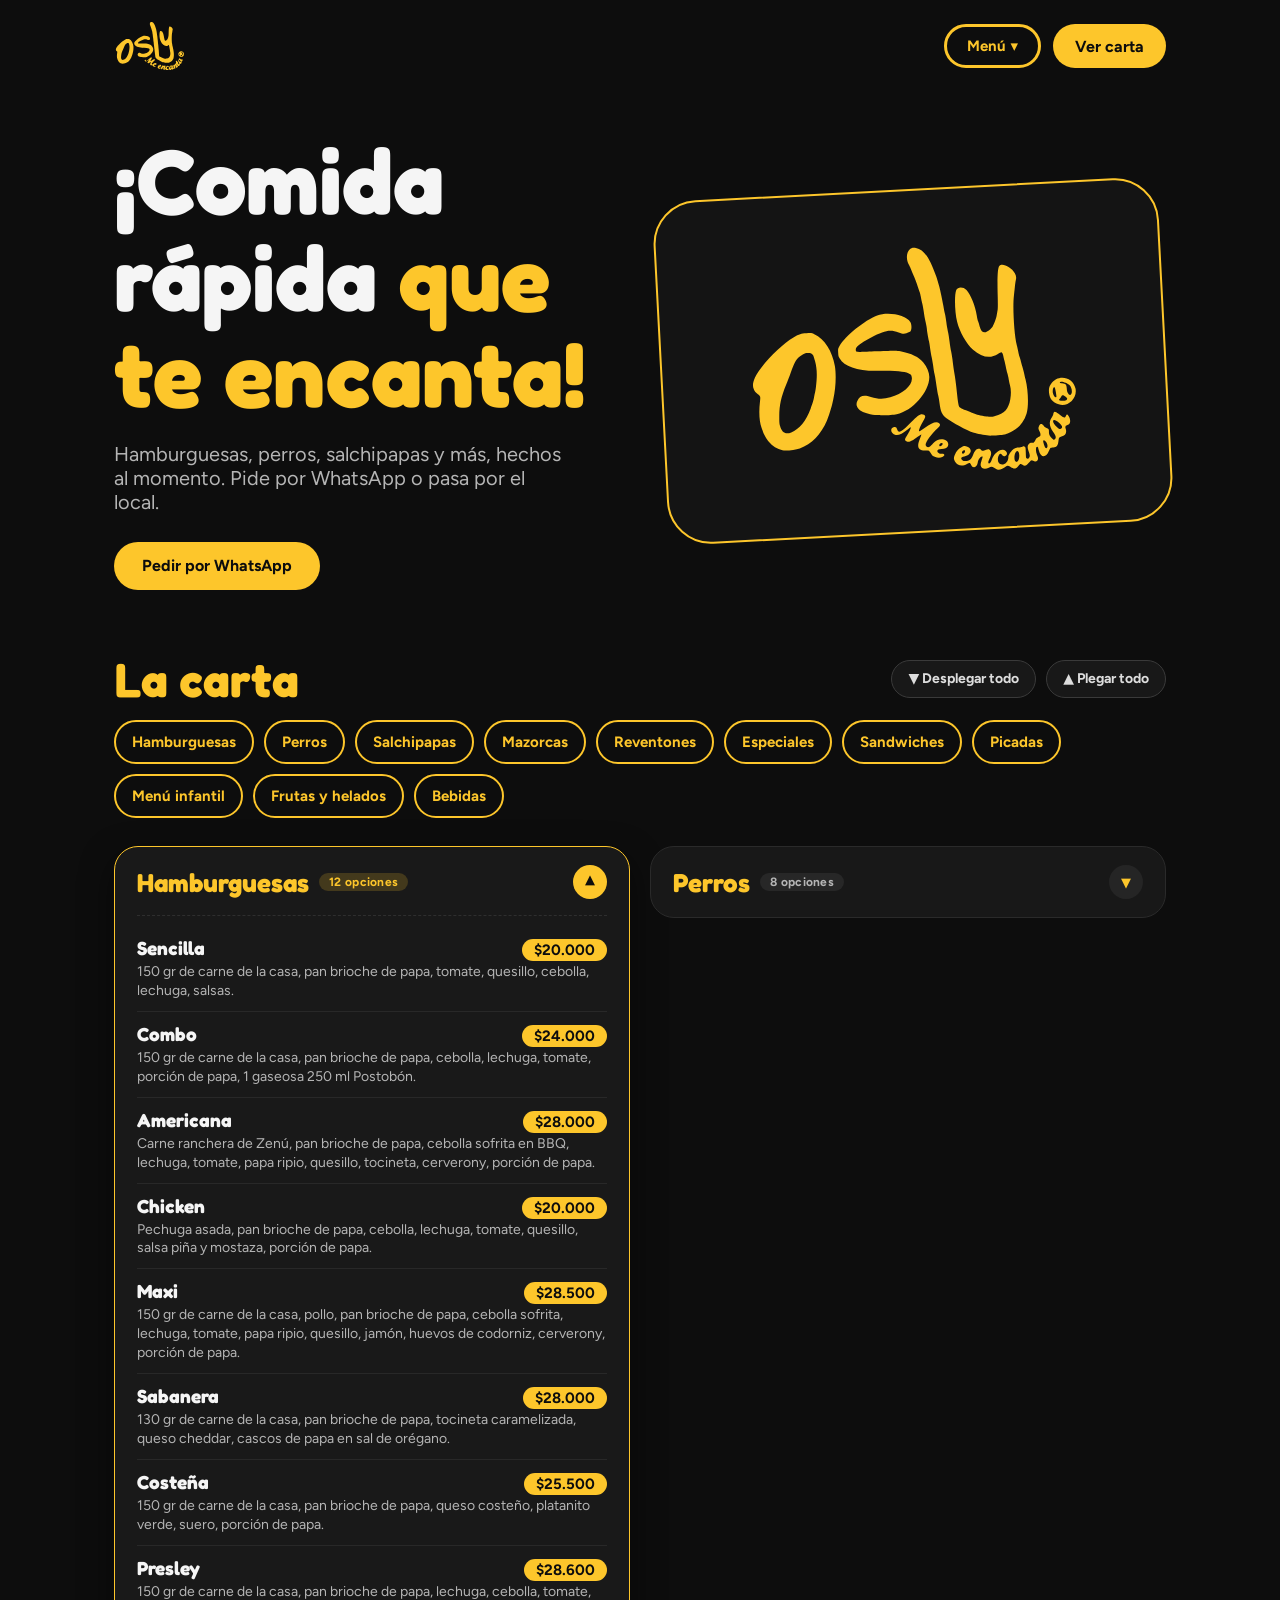
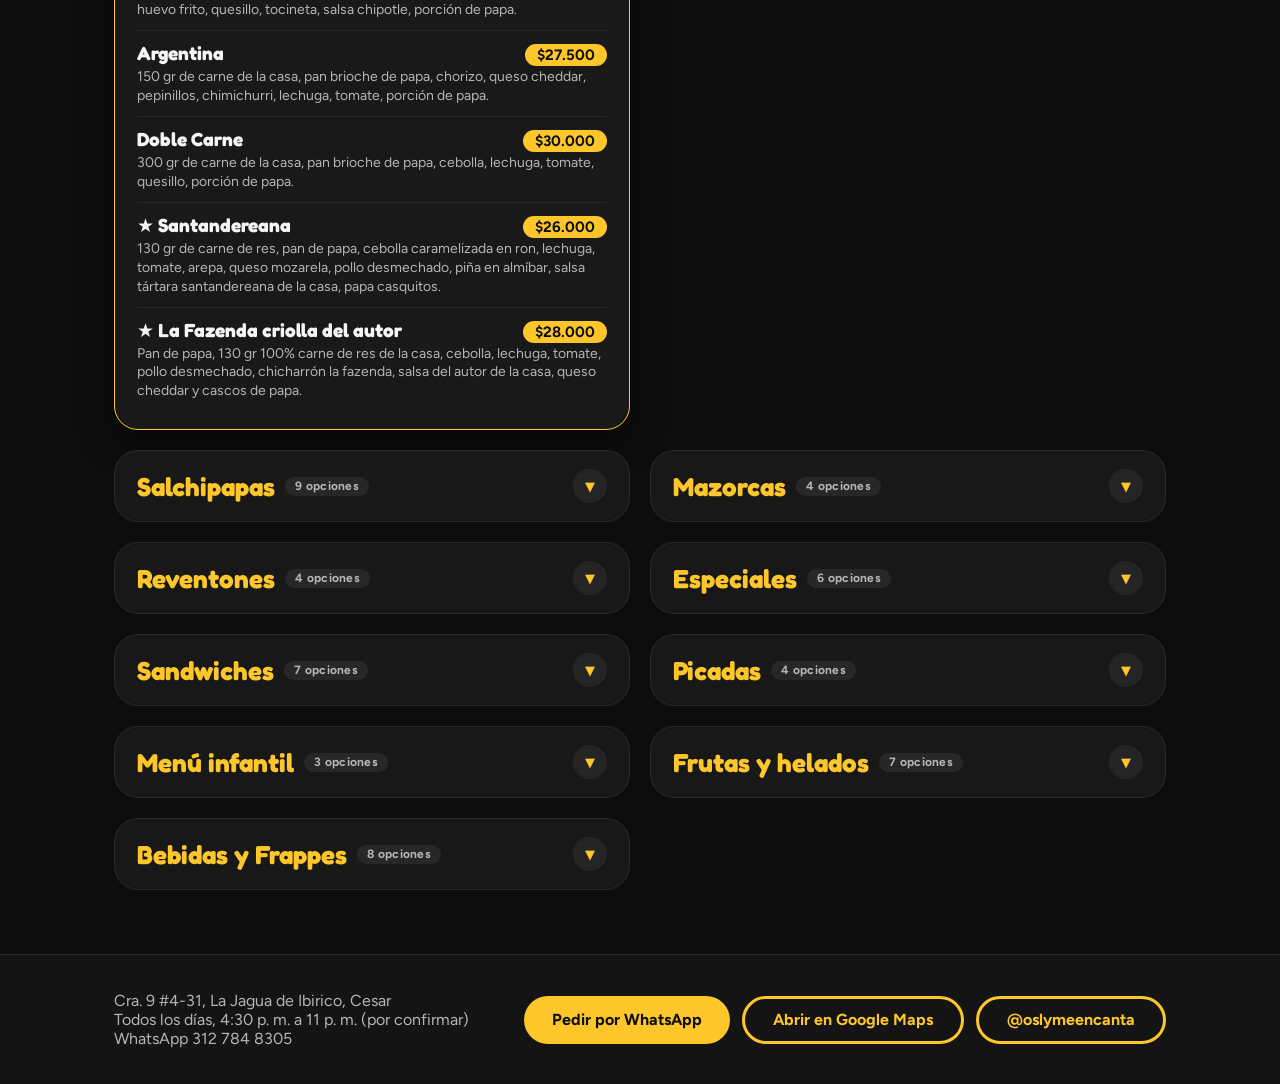
==== index.html @ 22661d3e "Menu-deplegable" ====
<!doctype html>
<html lang="es">
<head>
<meta charset="utf-8">
<meta name="viewport" content="width=device-width, initial-scale=1">
<title>Osly · Comida rápida que te encanta</title>
<link rel="preconnect" href="https://fonts.googleapis.com">
<link rel="preconnect" href="https://fonts.gstatic.com" crossorigin>
<link href="https://fonts.googleapis.com/css2?family=Fredoka:wght@500;700&amp;family=Figtree:wght@400;600;700&amp;display=swap" rel="stylesheet">
<style>
* { box-sizing: border-box; }
body { margin: 0; background: #0d0d0d; color: #f5f5f5; font-family: Figtree, system-ui, sans-serif; scroll-behavior: smooth; }
.a { min-height: 100vh; }
.w { max-width: 1100px; margin: 0 auto; padding: 0 24px; }
h1, h2, h3, h4 { font-family: Fredoka, system-ui, sans-serif; font-weight: 700; margin: 0; line-height: 1.05; }
.b { display: inline-flex; align-items: center; justify-content: center; min-height: 48px; padding: 0 28px; border-radius: 999px; background: #FDC62B; color: #0d0d0d; font-weight: 700; text-decoration: none; transition: filter 0.2s, transform 0.15s; border: none; cursor: pointer; font-family: Figtree, system-ui, sans-serif; font-size: 16px; }
.b:hover { filter: brightness(1.1); transform: scale(1.02); }
.o { background: none; color: #FDC62B; border: 3px solid #FDC62B; }
.o:hover { background: rgba(253, 198, 43, 0.15); color: #FDC62B; }
.k { display: inline-flex; align-items: center; min-height: 44px; padding: 0 16px; border-radius: 999px; border: 2px solid #FDC62B; color: #FDC62B; font-weight: 700; text-decoration: none; transition: background 0.2s, color 0.2s, transform 0.15s; cursor: pointer; font-size: 15px; }
.k:hover { background: #FDC62B; color: #0d0d0d; transform: translateY(-2px); }

/* Botones de control */
.btn-control { display: inline-flex; align-items: center; gap: 6px; min-height: 38px; padding: 0 16px; border-radius: 999px; border: 1.5px solid #3a3a3a; background: #181818; color: #ddd; font-weight: 700; font-size: 14px; cursor: pointer; transition: all 0.2s; font-family: Figtree, system-ui, sans-serif; }
.btn-control:hover { border-color: #FDC62B; color: #FDC62B; background: #222; }

/* Nav Dropdown */
.nav-dropdown { position: relative; display: inline-block; }
.nav-dropdown summary { list-style: none; cursor: pointer; user-select: none; outline: none; }
.nav-dropdown summary::-webkit-details-marker { display: none; }
.nav-dropdown-summary { min-height: 44px; padding: 0 20px; font-size: 15px; display: inline-flex; align-items: center; gap: 8px; }
.nav-dropdown-content { position: absolute; top: calc(100% + 10px); right: 0; background: #161616; border: 2px solid #FDC62B; border-radius: 22px; padding: 16px; min-width: 300px; max-width: 90vw; box-shadow: 0 18px 48px rgba(0,0,0,0.9); z-index: 1000; animation: dropFade 0.2s ease; }
@keyframes dropFade { from { opacity: 0; transform: translateY(-8px); } to { opacity: 1; transform: translateY(0); } }
.nav-drop-title { font-family: Fredoka, system-ui, sans-serif; font-size: 13px; color: #FDC62B; text-transform: uppercase; letter-spacing: 1px; margin-bottom: 10px; padding-bottom: 6px; border-bottom: 1px solid #292929; }
.nav-drop-list { display: flex; flex-direction: column; gap: 4px; max-height: 320px; overflow-y: auto; padding-right: 4px; }
.nav-drop-list::-webkit-scrollbar { width: 5px; }
.nav-drop-list::-webkit-scrollbar-thumb { background: #333; border-radius: 4px; }
.nav-drop-item { display: flex; align-items: center; justify-content: space-between; padding: 8px 12px; color: #eee; text-decoration: none; font-size: 15px; font-weight: 600; border-radius: 10px; transition: background 0.15s, color 0.15s; }
.nav-drop-item:hover { background: rgba(253,198,43,0.16); color: #FDC62B; }
.nav-drop-divider { height: 1px; background: #2a2a2a; margin: 12px 0 10px; }
.nav-drop-btn-wa { display: flex; align-items: center; justify-content: center; background: #FDC62B; color: #0d0d0d; font-weight: 700; font-size: 14px; padding: 10px 16px; border-radius: 999px; text-decoration: none; transition: filter 0.15s; }
.nav-drop-btn-wa:hover { filter: brightness(1.1); }
.nav-drop-extra { display: block; color: #999; font-size: 13px; text-decoration: none; padding: 4px 8px; text-align: center; }
.nav-drop-extra:hover { color: #FDC62B; }

/* Acordeón / Desplegables de la carta */
details.m { background: #181818; border: 1.5px solid #2a2a2a; border-radius: 24px; padding: 18px 22px; transition: border-color 0.2s ease, box-shadow 0.2s ease, background 0.2s ease; scroll-margin-top: 24px; }
details.m[open] { border-color: #FDC62B; background: #191919; box-shadow: 0 12px 32px rgba(0,0,0,0.5); }
details.m summary { list-style: none; cursor: pointer; display: flex; justify-content: space-between; align-items: center; gap: 12px; user-select: none; outline: none; }
details.m summary::-webkit-details-marker { display: none; }
details.m summary h3 { font-size: 26px; color: #FDC62B; margin: 0; display: flex; align-items: center; gap: 10px; }
.badge-count { font-family: Figtree, system-ui, sans-serif; font-size: 12px; font-weight: 700; background: #272727; color: #b5b5b5; border-radius: 999px; padding: 3px 10px; vertical-align: middle; letter-spacing: 0.3px; }
details.m[open] .badge-count { background: rgba(253, 198, 43, 0.18); color: #FDC62B; }
.chevron-icon { width: 34px; height: 34px; border-radius: 50%; background: #252525; color: #FDC62B; display: inline-flex; align-items: center; justify-content: center; font-size: 13px; font-weight: 700; transition: transform 0.25s cubic-bezier(0.4, 0, 0.2, 1), background 0.2s ease, color 0.2s ease; flex-shrink: 0; }
details.m[open] .chevron-icon { transform: rotate(180deg); background: #FDC62B; color: #0d0d0d; }
details.m:hover { border-color: #555; }
details.m[open]:hover { border-color: #FDC62B; }
details.m summary:hover h3 { filter: brightness(1.1); }
.m-body { margin-top: 16px; padding-top: 10px; border-top: 1px dashed #2e2e2e; animation: mSlideDown 0.22s ease; }
@keyframes mSlideDown { from { opacity: 0; transform: translateY(-6px); } to { opacity: 1; transform: translateY(0); } }
.m h4 { font-size: 22px; color: #FDC62B; margin: 22px 0 8px; font-family: Fredoka, system-ui, sans-serif; }
.m ul { list-style: none; margin: 0; padding: 0; }
.m li { display: flex; flex-wrap: wrap; justify-content: space-between; align-items: baseline; gap: 2px 10px; padding: 10px 0; border-bottom: 1px solid #282828; }
.m li:last-child { border: 0; }
.m b { font-family: Fredoka, system-ui, sans-serif; font-size: 19px; }
.m u { text-decoration: none; background: #FDC62B; color: #0d0d0d; border-radius: 999px; padding: 2px 12px; font-weight: 700; font-size: 15px; }
.m small { flex-basis: 100%; color: #b5b5b5; font-size: 14px; line-height: 1.35; }
</style>
</head>
<body>
<div class="a">
<nav class="w" style="display:flex;justify-content:space-between;align-items:center;padding-top:20px;padding-bottom:20px;position:relative;z-index:100">
  <a href="#" style="display:inline-flex"><img src="./assets/f3c8aa2cc32fa701da67b433ffea2d6d.svg" alt="Osly Me encanta" style="height:52px"></a>
  <div style="display:flex;align-items:center;gap:12px">
    <!-- Menú desplegable de navegación -->
    <details class="nav-dropdown" id="navDropdownMenu">
      <summary class="b o nav-dropdown-summary">
        <span>Menú ▾</span>
      </summary>
      <div class="nav-dropdown-content">
        <div class="nav-drop-title">Categorías de la carta</div>
        <div class="nav-drop-list">
          <a class="nav-drop-item" href="#hamburguesas">🍔 Hamburguesas <span class="badge-count">12</span></a>
          <a class="nav-drop-item" href="#perros">🌭 Perros calientes <span class="badge-count">8</span></a>
          <a class="nav-drop-item" href="#salchipapas">🍟 Salchipapas <span class="badge-count">9</span></a>
          <a class="nav-drop-item" href="#mazorcas">🌽 Mazorcas <span class="badge-count">4</span></a>
          <a class="nav-drop-item" href="#reventones">💥 Reventones <span class="badge-count">4</span></a>
          <a class="nav-drop-item" href="#especiales">🥩 Especiales <span class="badge-count">6</span></a>
          <a class="nav-drop-item" href="#sandwiches">🥪 Sandwiches <span class="badge-count">7</span></a>
          <a class="nav-drop-item" href="#picadas">🍖 Picadas <span class="badge-count">4</span></a>
          <a class="nav-drop-item" href="#infantil">🧸 Menú infantil <span class="badge-count">3</span></a>
          <a class="nav-drop-item" href="#frutas">🍧 Frutas y helados <span class="badge-count">7</span></a>
          <a class="nav-drop-item" href="#bebidas">🥤 Bebidas y Frappes <span class="badge-count">8</span></a>
        </div>
        <div class="nav-drop-divider"></div>
        <div style="display:flex;flex-direction:column;gap:6px">
          <a class="nav-drop-extra" href="#info">📍 Cra. 9 #4-31, La Jagua de Ibirico</a>
          <a class="nav-drop-btn-wa" href="https://wa.me/573127848305?text=Hola%20Osly%2C%20quiero%20hacer%20un%20pedido">💬 Pedir por WhatsApp</a>
        </div>
      </div>
    </details>
    <a class="b" href="#carta" style="min-height:44px;padding:0 22px">Ver carta</a>
  </div>
</nav>

<header class="w" style="padding-top:40px;padding-bottom:64px;display:grid;grid-template-columns:repeat(auto-fit,minmax(300px,1fr));gap:40px;align-items:center">
  <div>
    <h1 style="font-size:clamp(52px,8vw,92px)">¡Comida rápida <span style="color:#FDC62B">que te encanta!</span></h1>
    <p style="font-size:20px;color:#b5b5b5;max-width:460px;margin:20px 0 28px">Hamburguesas, perros, salchipapas y más, hechos al momento. Pide por WhatsApp o pasa por el local.</p>
    <a class="b" href="https://wa.me/573127848305?text=Hola%20Osly%2C%20quiero%20hacer%20un%20pedido">Pedir por WhatsApp</a>
  </div>
  <div style="background:#141414;border:2px solid #FDC62B;border-radius:44px;padding:48px;transform:rotate(-3deg);display:flex;justify-content:center">
    <img src="./assets/f3c8aa2cc32fa701da67b433ffea2d6d.svg" alt="Osly" style="width:100%;max-width:340px">
  </div>
</header>

<section id="carta" class="w" style="padding-bottom:64px">
  <div style="display:flex;justify-content:space-between;align-items:center;flex-wrap:wrap;gap:14px;margin-bottom:16px">
    <h2 style="font-size:48px;color:#FDC62B;margin:0">La carta</h2>
    <div style="display:flex;gap:10px;align-items:center;flex-wrap:wrap">
      <button type="button" id="btnExpandAll" class="btn-control">▼ Desplegar todo</button>
      <button type="button" id="btnCollapseAll" class="btn-control">▲ Plegar todo</button>
    </div>
  </div>

  <div style="display:flex;flex-wrap:wrap;gap:10px;margin-bottom:28px">
    <a class="k" href="#hamburguesas">Hamburguesas</a>
    <a class="k" href="#perros">Perros</a>
    <a class="k" href="#salchipapas">Salchipapas</a>
    <a class="k" href="#mazorcas">Mazorcas</a>
    <a class="k" href="#reventones">Reventones</a>
    <a class="k" href="#especiales">Especiales</a>
    <a class="k" href="#sandwiches">Sandwiches</a>
    <a class="k" href="#picadas">Picadas</a>
    <a class="k" href="#infantil">Menú infantil</a>
    <a class="k" href="#frutas">Frutas y helados</a>
    <a class="k" href="#bebidas">Bebidas</a>
  </div>

  <div style="display:grid;grid-template-columns:repeat(auto-fit,minmax(340px,1fr));gap:20px;align-items:start">

    <!-- Hamburguesas -->
    <details class="m" id="hamburguesas" open>
      <summary>
        <h3>Hamburguesas <span class="badge-count">12 opciones</span></h3>
        <span class="chevron-icon">▼</span>
      </summary>
      <div class="m-body">
        <ul>
          <li><b>Sencilla</b><u>$20.000</u><small>150 gr de carne de la casa, pan brioche de papa, tomate, quesillo, cebolla, lechuga, salsas.</small></li>
          <li><b>Combo</b><u>$24.000</u><small>150 gr de carne de la casa, pan brioche de papa, cebolla, lechuga, tomate, porción de papa, 1 gaseosa 250 ml Postobón.</small></li>
          <li><b>Americana</b><u>$28.000</u><small>Carne ranchera de Zenú, pan brioche de papa, cebolla sofrita en BBQ, lechuga, tomate, papa ripio, quesillo, tocineta, cerverony, porción de papa.</small></li>
          <li><b>Chicken</b><u>$20.000</u><small>Pechuga asada, pan brioche de papa, cebolla, lechuga, tomate, quesillo, salsa piña y mostaza, porción de papa.</small></li>
          <li><b>Maxi</b><u>$28.500</u><small>150 gr de carne de la casa, pollo, pan brioche de papa, cebolla sofrita, lechuga, tomate, papa ripio, quesillo, jamón, huevos de codorniz, cerverony, porción de papa.</small></li>
          <li><b>Sabanera</b><u>$28.000</u><small>130 gr de carne de la casa, pan brioche de papa, tocineta caramelizada, queso cheddar, cascos de papa en sal de orégano.</small></li>
          <li><b>Costeña</b><u>$25.500</u><small>150 gr de carne de la casa, pan brioche de papa, queso costeño, platanito verde, suero, porción de papa.</small></li>
          <li><b>Presley</b><u>$28.600</u><small>150 gr de carne de la casa, pan brioche de papa, lechuga, cebolla, tomate, huevo frito, quesillo, tocineta, salsa chipotle, porción de papa.</small></li>
          <li><b>Argentina</b><u>$27.500</u><small>150 gr de carne de la casa, pan brioche de papa, chorizo, queso cheddar, pepinillos, chimichurri, lechuga, tomate, porción de papa.</small></li>
          <li><b>Doble Carne</b><u>$30.000</u><small>300 gr de carne de la casa, pan brioche de papa, cebolla, lechuga, tomate, quesillo, porción de papa.</small></li>
          <li><b>★ Santandereana</b><u>$26.000</u><small>130 gr de carne de res, pan de papa, cebolla caramelizada en ron, lechuga, tomate, arepa, queso mozarela, pollo desmechado, piña en almíbar, salsa tártara santandereana de la casa, papa casquitos.</small></li>
          <li><b>★ La Fazenda criolla del autor</b><u>$28.000</u><small>Pan de papa, 130 gr 100% carne de res de la casa, cebolla, lechuga, tomate, pollo desmechado, chicharrón la fazenda, salsa del autor de la casa, queso cheddar y cascos de papa.</small></li>
        </ul>
      </div>
    </details>

    <!-- Perros -->
    <details class="m" id="perros">
      <summary>
        <h3>Perros <span class="badge-count">8 opciones</span></h3>
        <span class="chevron-icon">▼</span>
      </summary>
      <div class="m-body">
        <ul>
          <li><b>Sencillo</b><u>$15.000</u><small>Pan brioche, salchicha de cerdo, papa ripio, cebolla, quesillo.</small></li>
          <li><b>Americano</b><u>$21.500</u><small>Pan brioche, cebolla, salchicha Super Ranchera, papa ripio, tocineta, quesillo, porción de papa.</small></li>
          <li><b>Maxi</b><u>$20.000</u><small>Pan brioche, cebolla, salchicha de cerdo, papa ripio, pollo, jamón, quesillo, huevos de codorniz, porción de papa.</small></li>
          <li><b>Ranchero</b><u>$18.000</u><small>Pan brioche, cebolla, salchicha ranchera, papa ripio, quesillo, porción de papas.</small></li>
          <li><b>Choripán</b><u>$20.000</u><small>Pan brioche, cebolla, chorizo parrillero, quesillo, chimichurri, porción de papas.</small></li>
          <li><b>Suizo</b><u>$24.000</u><small>Pan brioche, salchicha suiza, chimichurri, papa ripio, cebolla, salsas, quesillo, porción de papa.</small></li>
        </ul>
        <h4>Perros callejeros</h4>
        <ul>
          <li><b>Hawaiano</b><u>$13.500</u><small>Pan clásico, salchicha long Zenú, cebolla, papa ripio, queso mozzarela, piña caramelizada, trocitos de tocineta crocante, salsa tártara santandereana de la casa.</small></li>
          <li><b>The Long Crunch Club</b><u>$13.500</u><small>Pan clásico, salchicha long Zenú, cebolla, papa ripio, queso mozzarela, pepinillos 100% caseros, tocineta crocante, salsa tártara santandereana.</small></li>
        </ul>
      </div>
    </details>

    <!-- Salchipapas -->
    <details class="m" id="salchipapas">
      <summary>
        <h3>Salchipapas <span class="badge-count">9 opciones</span></h3>
        <span class="chevron-icon">▼</span>
      </summary>
      <div class="m-body">
        <ul>
          <li><b>Salchi Niño</b><u>$8.000</u><small>Papa, salchicha, queso.</small></li>
          <li><b>Sencilla</b><u>$15.500</u><small>Papa, salchicha, lechuga, queso.</small></li>
          <li><b>Sencilla especial</b><u>$22.000</u><small>Papa, salchicha, lechuga, chorizo, jamón, queso.</small></li>
          <li><b>Choripapa</b><u>$25.000</u><small>Papa, chorizo parrillero, lechuga, queso, pollo, butifarra.</small></li>
          <li><b>Especial</b><u>$26.000</u><small>Papa, salchicha, lechuga, queso, pollo desmechado, huevo de codorniz, cerverony.</small></li>
          <li><b>Ranchera</b><u>$28.000</u><small>Papa, salchicha ranchera bañada en salsa BBQ, con especias de canela, lechuga, queso.</small></li>
          <li><b>Mega</b><u>$37.000</u><small>Papa, salchicha, lechuga, queso, salsas. Para 3 personas.</small></li>
          <li><b>Trifásica</b><u>$43.000</u><small>360 gr de carne, pechuga, cerdo, salchicha, jamón, cebolla, queso, lechuga, salsa de ajo.</small></li>
          <li><b>B/quillera</b><u>$42.500</u><small>Papa, 200 gm de carne y pechuga, pimentón, salchicha tipo americana, chorizo, cebolla, queso costeño, butifarra, lechuga, quesillo doble crema fundido.</small></li>
        </ul>
      </div>
    </details>

    <!-- Mazorcas -->
    <details class="m" id="mazorcas">
      <summary>
        <h3>Mazorcas <span class="badge-count">4 opciones</span></h3>
        <span class="chevron-icon">▼</span>
      </summary>
      <div class="m-body">
        <ul>
          <li><b>Sencilla</b><u>$19.500</u><small>Pollo, chorizo, quesillo, maíz tierno.</small></li>
          <li><b>Chula</b><u>$20.000</u><small>Pollo, butifarra, jamón, cebolla, quesillo, maíz tierno, salsa de ajo.</small></li>
          <li><b>Tazmania</b><u>$24.500</u><small>Carne a la plancha, salchicha ranchera, quesillo, maíz tierno.</small></li>
          <li><b>Pechugona</b><u>$33.500</u><small>Papa, pechuga en trozos, salchicha ranchera, huevos de codorniz, quesillo, maíz tierno.</small></li>
        </ul>
      </div>
    </details>

    <!-- Reventones -->
    <details class="m" id="reventones">
      <summary>
        <h3>Reventones <span class="badge-count">4 opciones</span></h3>
        <span class="chevron-icon">▼</span>
      </summary>
      <div class="m-body">
        <ul>
          <li><b>Sencillo</b><u>$23.000</u><small>Papa, lechuga, cebolla, salchicha, chorizo, butifarra, salchicha ranchera, queso.</small></li>
          <li><b>Mediano</b><u>$32.000</u><small>Papa, lechuga, cebolla, salchicha, chorizo, butifarra, carne de hamburguesa, pollo, queso.</small></li>
          <li><b>Súper</b><u>$38.500</u><small>Papa, lechuga, cebolla, salchicha, chorizo, butifarra, carne de hamburguesa, salami, queso. Para 2 personas.</small></li>
          <li><b>Mega</b><u>$55.000</u><small>Papa, lechuga, cebolla, salchicha, chorizo, butifarra, carne de hamburguesa, salami, queso, pollo desmechado. Para 3 personas.</small></li>
        </ul>
      </div>
    </details>

    <!-- Especiales -->
    <details class="m" id="especiales">
      <summary>
        <h3>Especiales <span class="badge-count">6 opciones</span></h3>
        <span class="chevron-icon">▼</span>
      </summary>
      <div class="m-body">
        <ul>
          <li><b>Pechuga asada</b><u>$20.000</u><small>Pechuga asada (250 grs), ensalada, papas francesas 200 gr.</small></li>
          <li><b>Pechuga gratinada</b><u>$26.000</u><small>Pechuga asada (250 grs) bañada en queso, ensalada, 200 grs de papas francesas.</small></li>
          <li><b>Pechuga mera mera</b><u>$27.000</u><small>Pechuga 250 grs en salsa de champiñones, 200 grs de papas francesas.</small></li>
          <li><b>Burritos Mexicanos</b><u>$27.000</u><small>Carne de res, pollo, cerdo, pimentón, porción de papa. Ensalada.</small></li>
          <li><b>Lomo asado</b><u>$29.000</u><small>Lomo de res, ensalada y papas francesas.</small></li>
          <li><b>Beef de Lomo</b><u>$33.000</u><small>Lomo 250 gr fino en salsa de champiñones, papa a la francesa (200 grs) y ensalada.</small></li>
        </ul>
      </div>
    </details>

    <!-- Sandwiches -->
    <details class="m" id="sandwiches">
      <summary>
        <h3>Sandwiches <span class="badge-count">7 opciones</span></h3>
        <span class="chevron-icon">▼</span>
      </summary>
      <div class="m-body">
        <ul>
          <li><b>Sencillo</b><u>$8.000</u><small>Pan, jamón, quesillo, salsa.</small></li>
          <li><b>Ejecutivo</b><u>$9.500</u><small>Pan, lechuga, jamón, pollo, quesillo.</small></li>
          <li><b>Osly</b><u>$13.000</u><small>Pan, doble quesillo, salchicha ranchera, jamón (malla de queso dorado).</small></li>
          <li><b>★ Sandwich 4 esquinas</b><u>$14.800</u><small>Pan 4 esquinas de finas hierbas, 100 gm de pollo desmechado, doble quesillo mozzarela, lechuga, queso crema.</small></li>
          <li><b>Tazmania</b><u>$16.000</u><small>3 panes, lechuga, jamón, quesillo, carne a la plancha, salchicha ranchera.</small></li>
          <li><b>Especial</b><u>$16.500</u><small>4 panes, jamón, quesillo, pollo, huevo de codorniz (malla de queso dorado).</small></li>
          <li><b>Urbano</b><u>$20.000</u><small>Cebolla sofrita, lechuga, tomate, jamón, pollo, tocineta, salami, porción de papas.</small></li>
        </ul>
      </div>
    </details>

    <!-- Picadas -->
    <details class="m" id="picadas">
      <summary>
        <h3>Picadas <span class="badge-count">4 opciones</span></h3>
        <span class="chevron-icon">▼</span>
      </summary>
      <div class="m-body">
        <ul>
          <li><b>5 Carnes</b><u>$27.500</u><small>Carne a la plancha, pechuga a la plancha, salchicha ranchera, chorizo, butifarra, lechuga, tomate, porción de papa.</small></li>
          <li><b>BBQ</b><u>$28.000</u><small>Lomo de cerdo (240 grs), salchicha suiza, salchicha ranchera, lechuga, cebolla, tomate, porción de papa.</small></li>
          <li><b>Mexicana</b><u>$30.000</u><small>Carne, pechuga, cerdo (240 grs), maíz tierno, salchicha ranchera, chorizo, quesillo, ensalada, porción de papa.</small></li>
          <li><b>Criolla</b><u>$42.000</u><small>300 gr en carnes, pechuga, cerdo, chorizo, morcilla, butifarra, patacón, papa criolla, cascos de papa, suero, salsa chipotle, chimichurri. Para 2 personas.</small></li>
        </ul>
      </div>
    </details>

    <!-- Menú infantil -->
    <details class="m" id="infantil">
      <summary>
        <h3>Menú infantil <span class="badge-count">3 opciones</span></h3>
        <span class="chevron-icon">▼</span>
      </summary>
      <div class="m-body">
        <ul>
          <li><b>Hamburguesa infantil</b><u>$16.000</u><small>Pan brioche, 60 gr de carne de res, queso cheddar, lechuga, tomate, papa a la francesa, salsa de la casa, jugo cajita, juguete.</small></li>
          <li><b>Perro infantil</b><u>$15.000</u><small>Pan, salchicha ranchera, papa ripio, quesillo, papa a la francesa, salsas, jugo cajita, juguete.</small></li>
          <li><b>Salchi infantil</b><u>$15.000</u><small>Papa a la francesa, salchicha ranchera, queso costeño, piña caramelizada, salsa santandereana, jugo cajita, juguete.</small></li>
        </ul>
      </div>
    </details>

    <!-- Frutas y helados -->
    <details class="m" id="frutas">
      <summary>
        <h3>Frutas y helados <span class="badge-count">7 opciones</span></h3>
        <span class="chevron-icon">▼</span>
      </summary>
      <div class="m-body">
        <h4>Ensaladas de frutas</h4>
        <ul>
          <li><b>Sencilla</b><u>$18.000</u><small>Manzana verde, patilla, banano, papaya, pera, uva, crema de leche, queso, 1 helado.</small></li>
          <li><b>Especial</b><u>$23.000</u><small>Manzana verde, patilla, banano, papaya, pera, uva, manzana roja, melón, fresa, galleta, crema de leche, queso, 2 helados.</small></li>
          <li><b>Súper</b><u>$28.000</u><small>Manzana verde, patilla, banano, papaya, pera, uva, manzana roja, melón, fresa, kiwi, uchuva, durazno, barquillos, crema de leche, queso, 3 helados.</small></li>
          <li><b>Fresas con crema</b><u>$15.000</u></li>
        </ul>
        <h4>Helados</h4>
        <ul>
          <li><b>Helado cono</b><u>$6.000</u></li>
          <li><b>Helado vaso</b><u>$10.000</u></li>
          <li><b>Helado bola</b><u>$6.500</u><small>Con leche condensada y galleta.</small></li>
        </ul>
      </div>
    </details>

    <!-- Bebidas -->
    <details class="m" id="bebidas">
      <summary>
        <h3>Bebidas y Frappes <span class="badge-count">8 opciones</span></h3>
        <span class="chevron-icon">▼</span>
      </summary>
      <div class="m-body">
        <h4>Frappes y limonadas</h4>
        <ul>
          <li><b>Limonada de coco</b><u>$14.000</u></li>
          <li><b>Frappes</b><u>16 oz / litro</u><small>El precio varía según el sabor. Mandarina, guanábana, banano/milo, limonada, mora, lulo, maracuyá, fresa, níspero, banano, limonada cerezada, fusión tamarindo, zapote, tomate de árbol, milo, pimacuyá.</small></li>
          <li><b>Tropical</b><u>Frappe</u><small>Guanábana con fresa, manzana con fresa, piña con fresa, limonada, mandarina.</small></li>
        </ul>
        <h4>Sodas italianas</h4>
        <ul>
          <li><b>Frutos Rojos</b><u>$17.000</u><small>Fresa, manzana roja y arándanos, con zumo de limón, hielo en cubos y sirope dulce. Decorada con cerezas, perlas explosivas y hojas de menta, con bebida Hatsu y borde escarchado.</small></li>
          <li><b>Frutos Amarillos</b><u>$17.000</u><small>Piña en almíbar y maracuyá, con zumo de limón y hielo en cubos. Decorada con rodajas de naranja tangelo, tiras de mango y perlas explosivas, con bebida Hatsu.</small></li>
          <li><b>Frutos Verdes</b><u>$17.000</u><small>Kiwi, uva verde, manzana verde y mango biche, con zumo de limón y hielo en cubos. Decorada con perlas explosivas y borde escarchado, con bebida Hatsu.</small></li>
          <li><b>Fruto de Lichi</b><u>$17.000</u><small>Lichi con zumo de limón, Hatsu y hielo en cubos. Decorada con arándanos, sirope dulce y borde escarchado.</small></li>
          <li><b>Sandía</b><u>$19.000</u><small>Sandía con zumo de limón, Hatsu y hielo en cubos. Decorada con paleta de sandía, chamoy, romero y borde escarchado. Puedes pedirla de Bretaña.</small></li>
        </ul>
      </div>
    </details>

  </div>
</section>

<footer id="info" style="background:#141414;border-top:1px solid #2c2c2c;color:#b5b5b5;padding:36px 0">
  <div class="w" style="display:flex;justify-content:space-between;gap:24px;flex-wrap:wrap;align-items:center">
    <div>Cra. 9 #4-31, La Jagua de Ibirico, Cesar<br>Todos los días, 4:30 p. m. a 11 p. m. (por confirmar)<br>WhatsApp 312 784 8305</div>
    <div style="display:flex;gap:12px;flex-wrap:wrap">
      <a class="b" href="https://wa.me/573127848305?text=Hola%20Osly%2C%20quiero%20hacer%20un%20pedido">Pedir por WhatsApp</a>
      <a class="b o" href="https://www.google.com/maps/search/?api=1&amp;query=Cra.+9+%234-31+La+Jagua+de+Ibirico+Cesar">Abrir en Google Maps</a>
      <a class="b o" href="https://www.instagram.com/oslymeencanta">@oslymeencanta</a>
    </div>
  </div>
</footer>
</div>

<script>
document.addEventListener('click', function(e) {
  var anchor = e.target.closest('a[href^="#"]');
  if (anchor) {
    var targetId = anchor.getAttribute('href').slice(1);
    var targetEl = document.getElementById(targetId);
    if (targetEl && targetEl.tagName.toLowerCase() === 'details') {
      targetEl.open = true;
      targetEl.scrollIntoView({ behavior: 'smooth', block: 'start' });
    }
    var navDrop = document.getElementById('navDropdownMenu');
    if (navDrop && !navDrop.contains(anchor)) {
      navDrop.removeAttribute('open');
    }
  }
  if (e.target.closest('#btnExpandAll')) {
    document.querySelectorAll('section#carta details.m').forEach(function(d) { d.open = true; });
  }
  if (e.target.closest('#btnCollapseAll')) {
    document.querySelectorAll('section#carta details.m').forEach(function(d) { d.open = false; });
  }
  var navDropdown = document.getElementById('navDropdownMenu');
  if (navDropdown && navDropdown.hasAttribute('open') && !navDropdown.contains(e.target)) {
    navDropdown.removeAttribute('open');
  }
});
</script>
</body>
</html>
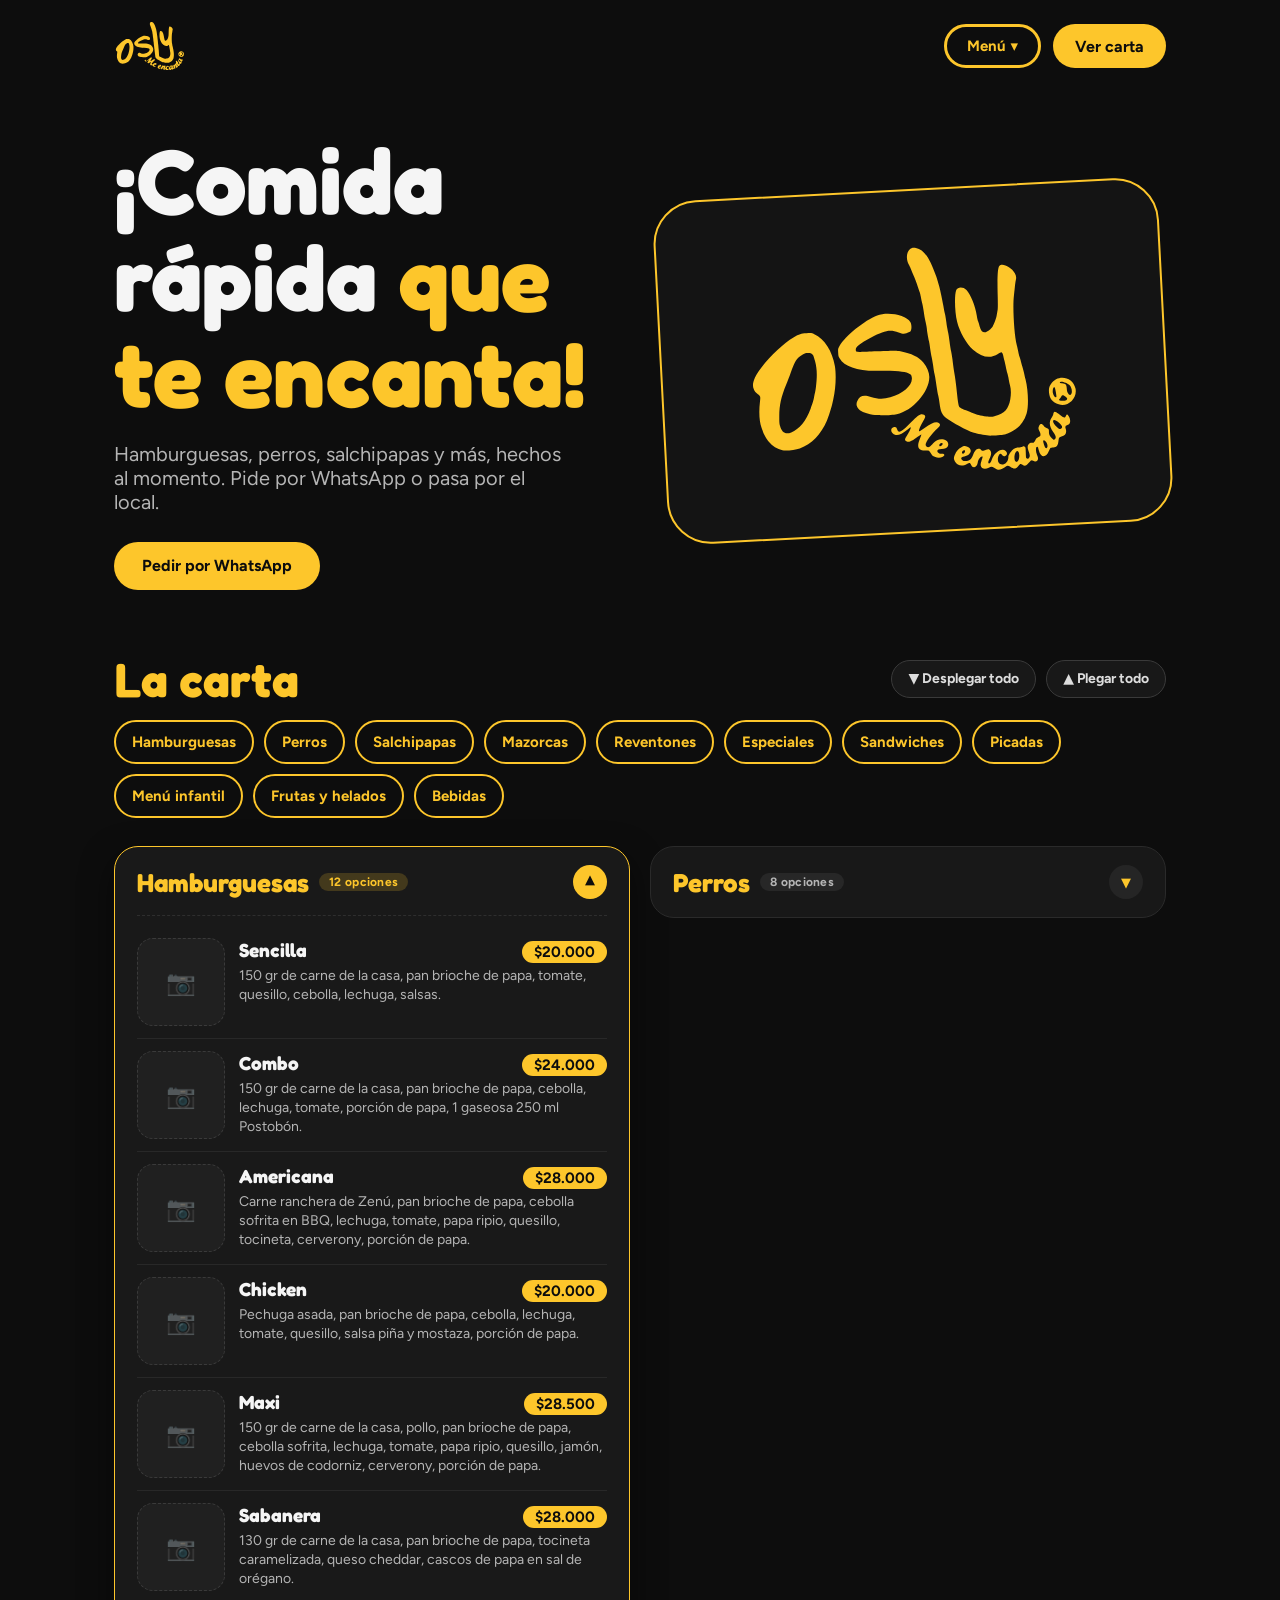
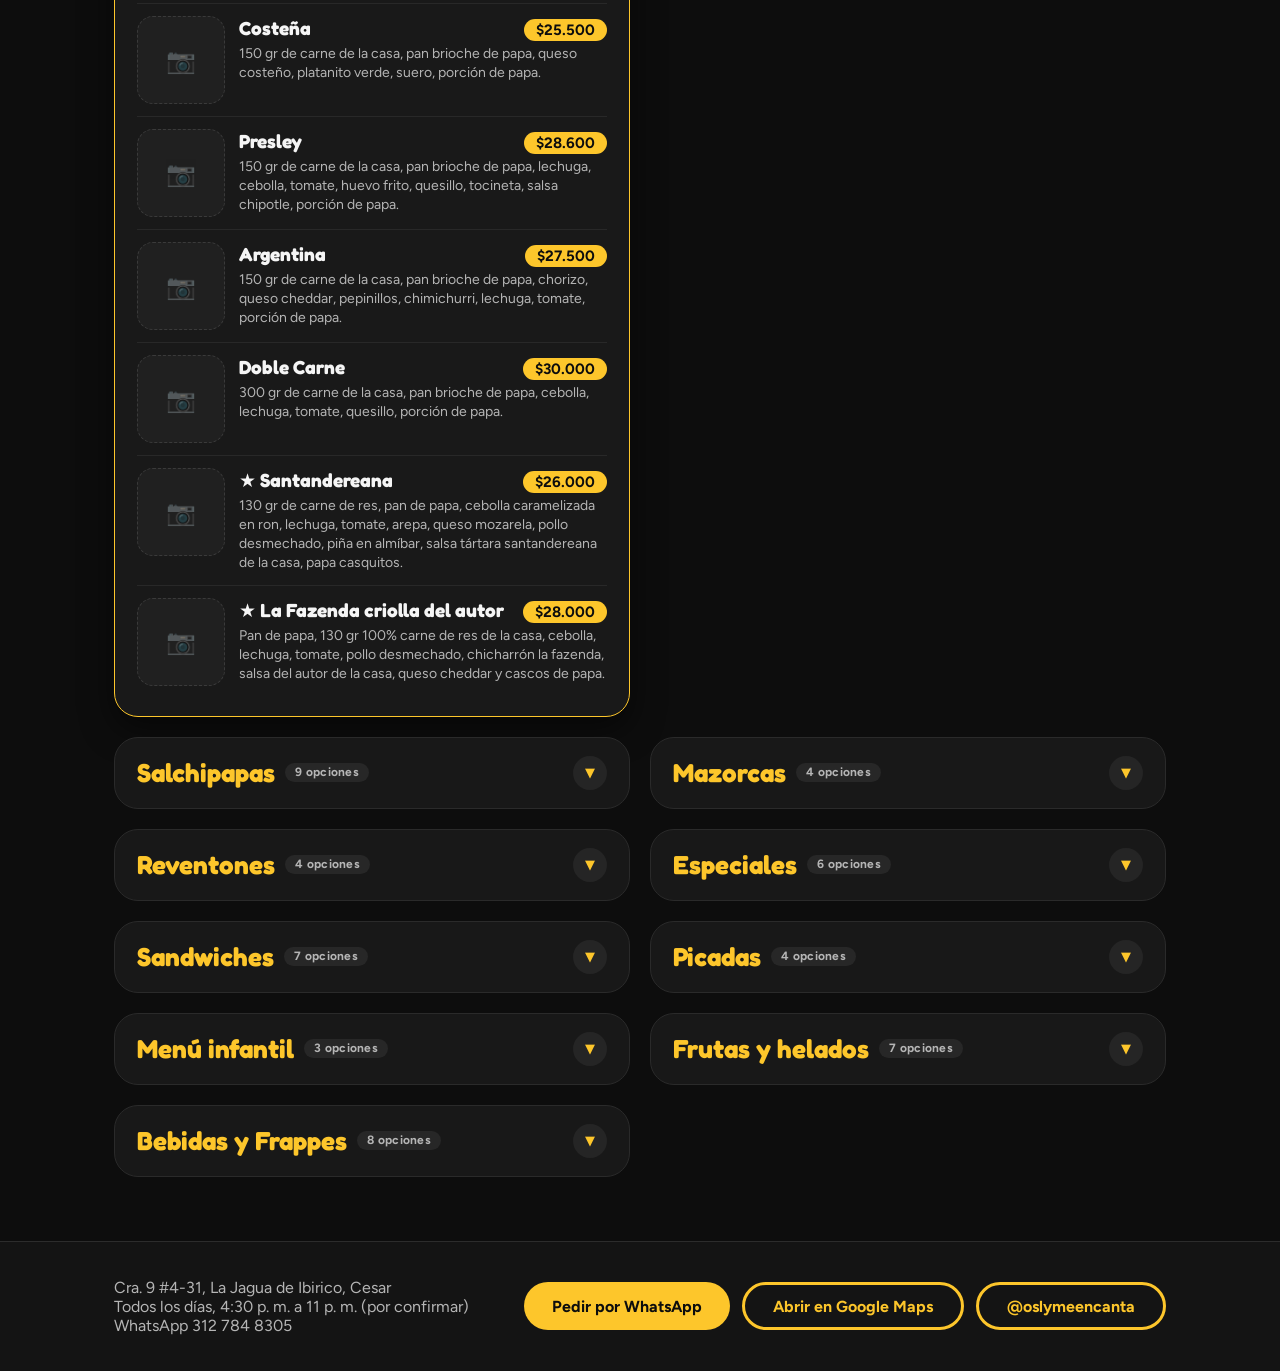
==== commit dc695ea7: "Añade imágenes a los productos de la carta Agrega espacios para fotos en los productos del menú, con" ====
--- a/index.html
+++ b/index.html
@@ -7,71 +7,13 @@
 <link rel="preconnect" href="https://fonts.googleapis.com">
 <link rel="preconnect" href="https://fonts.gstatic.com" crossorigin>
 <link href="https://fonts.googleapis.com/css2?family=Fredoka:wght@500;700&amp;family=Figtree:wght@400;600;700&amp;display=swap" rel="stylesheet">
-<style>
-* { box-sizing: border-box; }
-body { margin: 0; background: #0d0d0d; color: #f5f5f5; font-family: Figtree, system-ui, sans-serif; scroll-behavior: smooth; }
-.a { min-height: 100vh; }
-.w { max-width: 1100px; margin: 0 auto; padding: 0 24px; }
-h1, h2, h3, h4 { font-family: Fredoka, system-ui, sans-serif; font-weight: 700; margin: 0; line-height: 1.05; }
-.b { display: inline-flex; align-items: center; justify-content: center; min-height: 48px; padding: 0 28px; border-radius: 999px; background: #FDC62B; color: #0d0d0d; font-weight: 700; text-decoration: none; transition: filter 0.2s, transform 0.15s; border: none; cursor: pointer; font-family: Figtree, system-ui, sans-serif; font-size: 16px; }
-.b:hover { filter: brightness(1.1); transform: scale(1.02); }
-.o { background: none; color: #FDC62B; border: 3px solid #FDC62B; }
-.o:hover { background: rgba(253, 198, 43, 0.15); color: #FDC62B; }
-.k { display: inline-flex; align-items: center; min-height: 44px; padding: 0 16px; border-radius: 999px; border: 2px solid #FDC62B; color: #FDC62B; font-weight: 700; text-decoration: none; transition: background 0.2s, color 0.2s, transform 0.15s; cursor: pointer; font-size: 15px; }
-.k:hover { background: #FDC62B; color: #0d0d0d; transform: translateY(-2px); }
-
-/* Botones de control */
-.btn-control { display: inline-flex; align-items: center; gap: 6px; min-height: 38px; padding: 0 16px; border-radius: 999px; border: 1.5px solid #3a3a3a; background: #181818; color: #ddd; font-weight: 700; font-size: 14px; cursor: pointer; transition: all 0.2s; font-family: Figtree, system-ui, sans-serif; }
-.btn-control:hover { border-color: #FDC62B; color: #FDC62B; background: #222; }
-
-/* Nav Dropdown */
-.nav-dropdown { position: relative; display: inline-block; }
-.nav-dropdown summary { list-style: none; cursor: pointer; user-select: none; outline: none; }
-.nav-dropdown summary::-webkit-details-marker { display: none; }
-.nav-dropdown-summary { min-height: 44px; padding: 0 20px; font-size: 15px; display: inline-flex; align-items: center; gap: 8px; }
-.nav-dropdown-content { position: absolute; top: calc(100% + 10px); right: 0; background: #161616; border: 2px solid #FDC62B; border-radius: 22px; padding: 16px; min-width: 300px; max-width: 90vw; box-shadow: 0 18px 48px rgba(0,0,0,0.9); z-index: 1000; animation: dropFade 0.2s ease; }
-@keyframes dropFade { from { opacity: 0; transform: translateY(-8px); } to { opacity: 1; transform: translateY(0); } }
-.nav-drop-title { font-family: Fredoka, system-ui, sans-serif; font-size: 13px; color: #FDC62B; text-transform: uppercase; letter-spacing: 1px; margin-bottom: 10px; padding-bottom: 6px; border-bottom: 1px solid #292929; }
-.nav-drop-list { display: flex; flex-direction: column; gap: 4px; max-height: 320px; overflow-y: auto; padding-right: 4px; }
-.nav-drop-list::-webkit-scrollbar { width: 5px; }
-.nav-drop-list::-webkit-scrollbar-thumb { background: #333; border-radius: 4px; }
-.nav-drop-item { display: flex; align-items: center; justify-content: space-between; padding: 8px 12px; color: #eee; text-decoration: none; font-size: 15px; font-weight: 600; border-radius: 10px; transition: background 0.15s, color 0.15s; }
-.nav-drop-item:hover { background: rgba(253,198,43,0.16); color: #FDC62B; }
-.nav-drop-divider { height: 1px; background: #2a2a2a; margin: 12px 0 10px; }
-.nav-drop-btn-wa { display: flex; align-items: center; justify-content: center; background: #FDC62B; color: #0d0d0d; font-weight: 700; font-size: 14px; padding: 10px 16px; border-radius: 999px; text-decoration: none; transition: filter 0.15s; }
-.nav-drop-btn-wa:hover { filter: brightness(1.1); }
-.nav-drop-extra { display: block; color: #999; font-size: 13px; text-decoration: none; padding: 4px 8px; text-align: center; }
-.nav-drop-extra:hover { color: #FDC62B; }
-
-/* Acordeón / Desplegables de la carta */
-details.m { background: #181818; border: 1.5px solid #2a2a2a; border-radius: 24px; padding: 18px 22px; transition: border-color 0.2s ease, box-shadow 0.2s ease, background 0.2s ease; scroll-margin-top: 24px; }
-details.m[open] { border-color: #FDC62B; background: #191919; box-shadow: 0 12px 32px rgba(0,0,0,0.5); }
-details.m summary { list-style: none; cursor: pointer; display: flex; justify-content: space-between; align-items: center; gap: 12px; user-select: none; outline: none; }
-details.m summary::-webkit-details-marker { display: none; }
-details.m summary h3 { font-size: 26px; color: #FDC62B; margin: 0; display: flex; align-items: center; gap: 10px; }
-.badge-count { font-family: Figtree, system-ui, sans-serif; font-size: 12px; font-weight: 700; background: #272727; color: #b5b5b5; border-radius: 999px; padding: 3px 10px; vertical-align: middle; letter-spacing: 0.3px; }
-details.m[open] .badge-count { background: rgba(253, 198, 43, 0.18); color: #FDC62B; }
-.chevron-icon { width: 34px; height: 34px; border-radius: 50%; background: #252525; color: #FDC62B; display: inline-flex; align-items: center; justify-content: center; font-size: 13px; font-weight: 700; transition: transform 0.25s cubic-bezier(0.4, 0, 0.2, 1), background 0.2s ease, color 0.2s ease; flex-shrink: 0; }
-details.m[open] .chevron-icon { transform: rotate(180deg); background: #FDC62B; color: #0d0d0d; }
-details.m:hover { border-color: #555; }
-details.m[open]:hover { border-color: #FDC62B; }
-details.m summary:hover h3 { filter: brightness(1.1); }
-.m-body { margin-top: 16px; padding-top: 10px; border-top: 1px dashed #2e2e2e; animation: mSlideDown 0.22s ease; }
-@keyframes mSlideDown { from { opacity: 0; transform: translateY(-6px); } to { opacity: 1; transform: translateY(0); } }
-.m h4 { font-size: 22px; color: #FDC62B; margin: 22px 0 8px; font-family: Fredoka, system-ui, sans-serif; }
-.m ul { list-style: none; margin: 0; padding: 0; }
-.m li { display: flex; flex-wrap: wrap; justify-content: space-between; align-items: baseline; gap: 2px 10px; padding: 10px 0; border-bottom: 1px solid #282828; }
-.m li:last-child { border: 0; }
-.m b { font-family: Fredoka, system-ui, sans-serif; font-size: 19px; }
-.m u { text-decoration: none; background: #FDC62B; color: #0d0d0d; border-radius: 999px; padding: 2px 12px; font-weight: 700; font-size: 15px; }
-.m small { flex-basis: 100%; color: #b5b5b5; font-size: 14px; line-height: 1.35; }
-</style>
+<link rel="stylesheet" href="css/styles.css">
 </head>
 <body>
 <div class="a">
-<nav class="w" style="display:flex;justify-content:space-between;align-items:center;padding-top:20px;padding-bottom:20px;position:relative;z-index:100">
-  <a href="#" style="display:inline-flex"><img src="./assets/f3c8aa2cc32fa701da67b433ffea2d6d.svg" alt="Osly Me encanta" style="height:52px"></a>
-  <div style="display:flex;align-items:center;gap:12px">
+<nav class="w nav">
+  <a href="#" class="nav-logo"><img src="./assets/f3c8aa2cc32fa701da67b433ffea2d6d.svg" alt="Osly Me encanta"></a>
+  <div class="nav-actions">
     <!-- Menú desplegable de navegación -->
     <details class="nav-dropdown" id="navDropdownMenu">
       <summary class="b o nav-dropdown-summary">
@@ -93,37 +35,37 @@
           <a class="nav-drop-item" href="#bebidas">🥤 Bebidas y Frappes <span class="badge-count">8</span></a>
         </div>
         <div class="nav-drop-divider"></div>
-        <div style="display:flex;flex-direction:column;gap:6px">
+        <div class="nav-drop-links">
           <a class="nav-drop-extra" href="#info">📍 Cra. 9 #4-31, La Jagua de Ibirico</a>
           <a class="nav-drop-btn-wa" href="https://wa.me/573127848305?text=Hola%20Osly%2C%20quiero%20hacer%20un%20pedido">💬 Pedir por WhatsApp</a>
         </div>
       </div>
     </details>
-    <a class="b" href="#carta" style="min-height:44px;padding:0 22px">Ver carta</a>
+    <a class="b btn-nav" href="#carta">Ver carta</a>
   </div>
 </nav>
 
-<header class="w" style="padding-top:40px;padding-bottom:64px;display:grid;grid-template-columns:repeat(auto-fit,minmax(300px,1fr));gap:40px;align-items:center">
+<header class="w hero">
   <div>
-    <h1 style="font-size:clamp(52px,8vw,92px)">¡Comida rápida <span style="color:#FDC62B">que te encanta!</span></h1>
-    <p style="font-size:20px;color:#b5b5b5;max-width:460px;margin:20px 0 28px">Hamburguesas, perros, salchipapas y más, hechos al momento. Pide por WhatsApp o pasa por el local.</p>
+    <h1>¡Comida rápida <span>que te encanta!</span></h1>
+    <p class="hero-text">Hamburguesas, perros, salchipapas y más, hechos al momento. Pide por WhatsApp o pasa por el local.</p>
     <a class="b" href="https://wa.me/573127848305?text=Hola%20Osly%2C%20quiero%20hacer%20un%20pedido">Pedir por WhatsApp</a>
   </div>
-  <div style="background:#141414;border:2px solid #FDC62B;border-radius:44px;padding:48px;transform:rotate(-3deg);display:flex;justify-content:center">
-    <img src="./assets/f3c8aa2cc32fa701da67b433ffea2d6d.svg" alt="Osly" style="width:100%;max-width:340px">
+  <div class="hero-card">
+    <img src="./assets/f3c8aa2cc32fa701da67b433ffea2d6d.svg" alt="Osly">
   </div>
 </header>
 
-<section id="carta" class="w" style="padding-bottom:64px">
-  <div style="display:flex;justify-content:space-between;align-items:center;flex-wrap:wrap;gap:14px;margin-bottom:16px">
-    <h2 style="font-size:48px;color:#FDC62B;margin:0">La carta</h2>
-    <div style="display:flex;gap:10px;align-items:center;flex-wrap:wrap">
+<section id="carta" class="w carta">
+  <div class="carta-head">
+    <h2>La carta</h2>
+    <div class="carta-controls">
       <button type="button" id="btnExpandAll" class="btn-control">▼ Desplegar todo</button>
       <button type="button" id="btnCollapseAll" class="btn-control">▲ Plegar todo</button>
     </div>
   </div>
 
-  <div style="display:flex;flex-wrap:wrap;gap:10px;margin-bottom:28px">
+  <div class="carta-chips">
     <a class="k" href="#hamburguesas">Hamburguesas</a>
     <a class="k" href="#perros">Perros</a>
     <a class="k" href="#salchipapas">Salchipapas</a>
@@ -137,7 +79,7 @@
     <a class="k" href="#bebidas">Bebidas</a>
   </div>
 
-  <div style="display:grid;grid-template-columns:repeat(auto-fit,minmax(340px,1fr));gap:20px;align-items:start">
+  <div class="carta-grid">
 
     <!-- Hamburguesas -->
     <details class="m" id="hamburguesas" open>
@@ -147,18 +89,90 @@
       </summary>
       <div class="m-body">
         <ul>
-          <li><b>Sencilla</b><u>$20.000</u><small>150 gr de carne de la casa, pan brioche de papa, tomate, quesillo, cebolla, lechuga, salsas.</small></li>
-          <li><b>Combo</b><u>$24.000</u><small>150 gr de carne de la casa, pan brioche de papa, cebolla, lechuga, tomate, porción de papa, 1 gaseosa 250 ml Postobón.</small></li>
-          <li><b>Americana</b><u>$28.000</u><small>Carne ranchera de Zenú, pan brioche de papa, cebolla sofrita en BBQ, lechuga, tomate, papa ripio, quesillo, tocineta, cerverony, porción de papa.</small></li>
-          <li><b>Chicken</b><u>$20.000</u><small>Pechuga asada, pan brioche de papa, cebolla, lechuga, tomate, quesillo, salsa piña y mostaza, porción de papa.</small></li>
-          <li><b>Maxi</b><u>$28.500</u><small>150 gr de carne de la casa, pollo, pan brioche de papa, cebolla sofrita, lechuga, tomate, papa ripio, quesillo, jamón, huevos de codorniz, cerverony, porción de papa.</small></li>
-          <li><b>Sabanera</b><u>$28.000</u><small>130 gr de carne de la casa, pan brioche de papa, tocineta caramelizada, queso cheddar, cascos de papa en sal de orégano.</small></li>
-          <li><b>Costeña</b><u>$25.500</u><small>150 gr de carne de la casa, pan brioche de papa, queso costeño, platanito verde, suero, porción de papa.</small></li>
-          <li><b>Presley</b><u>$28.600</u><small>150 gr de carne de la casa, pan brioche de papa, lechuga, cebolla, tomate, huevo frito, quesillo, tocineta, salsa chipotle, porción de papa.</small></li>
-          <li><b>Argentina</b><u>$27.500</u><small>150 gr de carne de la casa, pan brioche de papa, chorizo, queso cheddar, pepinillos, chimichurri, lechuga, tomate, porción de papa.</small></li>
-          <li><b>Doble Carne</b><u>$30.000</u><small>300 gr de carne de la casa, pan brioche de papa, cebolla, lechuga, tomate, quesillo, porción de papa.</small></li>
-          <li><b>★ Santandereana</b><u>$26.000</u><small>130 gr de carne de res, pan de papa, cebolla caramelizada en ron, lechuga, tomate, arepa, queso mozarela, pollo desmechado, piña en almíbar, salsa tártara santandereana de la casa, papa casquitos.</small></li>
-          <li><b>★ La Fazenda criolla del autor</b><u>$28.000</u><small>Pan de papa, 130 gr 100% carne de res de la casa, cebolla, lechuga, tomate, pollo desmechado, chicharrón la fazenda, salsa del autor de la casa, queso cheddar y cascos de papa.</small></li>
+                    <li>
+            <figure class="item-img"><img src="assets/menu/hamburguesas/sencilla.jpg" alt="Sencilla" loading="lazy"></figure>
+            <div class="item-info">
+              <div class="item-head"><b>Sencilla</b><u>$20.000</u></div>
+              <small>150 gr de carne de la casa, pan brioche de papa, tomate, quesillo, cebolla, lechuga, salsas.</small>
+            </div>
+          </li>
+                    <li>
+            <figure class="item-img"><img src="assets/menu/hamburguesas/combo.jpg" alt="Combo" loading="lazy"></figure>
+            <div class="item-info">
+              <div class="item-head"><b>Combo</b><u>$24.000</u></div>
+              <small>150 gr de carne de la casa, pan brioche de papa, cebolla, lechuga, tomate, porción de papa, 1 gaseosa 250 ml Postobón.</small>
+            </div>
+          </li>
+                    <li>
+            <figure class="item-img"><img src="assets/menu/hamburguesas/americana.jpg" alt="Americana" loading="lazy"></figure>
+            <div class="item-info">
+              <div class="item-head"><b>Americana</b><u>$28.000</u></div>
+              <small>Carne ranchera de Zenú, pan brioche de papa, cebolla sofrita en BBQ, lechuga, tomate, papa ripio, quesillo, tocineta, cerverony, porción de papa.</small>
+            </div>
+          </li>
+                    <li>
+            <figure class="item-img"><img src="assets/menu/hamburguesas/chicken.jpg" alt="Chicken" loading="lazy"></figure>
+            <div class="item-info">
+              <div class="item-head"><b>Chicken</b><u>$20.000</u></div>
+              <small>Pechuga asada, pan brioche de papa, cebolla, lechuga, tomate, quesillo, salsa piña y mostaza, porción de papa.</small>
+            </div>
+          </li>
+                    <li>
+            <figure class="item-img"><img src="assets/menu/hamburguesas/maxi.jpg" alt="Maxi" loading="lazy"></figure>
+            <div class="item-info">
+              <div class="item-head"><b>Maxi</b><u>$28.500</u></div>
+              <small>150 gr de carne de la casa, pollo, pan brioche de papa, cebolla sofrita, lechuga, tomate, papa ripio, quesillo, jamón, huevos de codorniz, cerverony, porción de papa.</small>
+            </div>
+          </li>
+                    <li>
+            <figure class="item-img"><img src="assets/menu/hamburguesas/sabanera.jpg" alt="Sabanera" loading="lazy"></figure>
+            <div class="item-info">
+              <div class="item-head"><b>Sabanera</b><u>$28.000</u></div>
+              <small>130 gr de carne de la casa, pan brioche de papa, tocineta caramelizada, queso cheddar, cascos de papa en sal de orégano.</small>
+            </div>
+          </li>
+                    <li>
+            <figure class="item-img"><img src="assets/menu/hamburguesas/costena.jpg" alt="Costeña" loading="lazy"></figure>
+            <div class="item-info">
+              <div class="item-head"><b>Costeña</b><u>$25.500</u></div>
+              <small>150 gr de carne de la casa, pan brioche de papa, queso costeño, platanito verde, suero, porción de papa.</small>
+            </div>
+          </li>
+                    <li>
+            <figure class="item-img"><img src="assets/menu/hamburguesas/presley.jpg" alt="Presley" loading="lazy"></figure>
+            <div class="item-info">
+              <div class="item-head"><b>Presley</b><u>$28.600</u></div>
+              <small>150 gr de carne de la casa, pan brioche de papa, lechuga, cebolla, tomate, huevo frito, quesillo, tocineta, salsa chipotle, porción de papa.</small>
+            </div>
+          </li>
+                    <li>
+            <figure class="item-img"><img src="assets/menu/hamburguesas/argentina.jpg" alt="Argentina" loading="lazy"></figure>
+            <div class="item-info">
+              <div class="item-head"><b>Argentina</b><u>$27.500</u></div>
+              <small>150 gr de carne de la casa, pan brioche de papa, chorizo, queso cheddar, pepinillos, chimichurri, lechuga, tomate, porción de papa.</small>
+            </div>
+          </li>
+                    <li>
+            <figure class="item-img"><img src="assets/menu/hamburguesas/doble-carne.jpg" alt="Doble Carne" loading="lazy"></figure>
+            <div class="item-info">
+              <div class="item-head"><b>Doble Carne</b><u>$30.000</u></div>
+              <small>300 gr de carne de la casa, pan brioche de papa, cebolla, lechuga, tomate, quesillo, porción de papa.</small>
+            </div>
+          </li>
+                    <li>
+            <figure class="item-img"><img src="assets/menu/hamburguesas/santandereana.jpg" alt="Santandereana" loading="lazy"></figure>
+            <div class="item-info">
+              <div class="item-head"><b>★ Santandereana</b><u>$26.000</u></div>
+              <small>130 gr de carne de res, pan de papa, cebolla caramelizada en ron, lechuga, tomate, arepa, queso mozarela, pollo desmechado, piña en almíbar, salsa tártara santandereana de la casa, papa casquitos.</small>
+            </div>
+          </li>
+                    <li>
+            <figure class="item-img"><img src="assets/menu/hamburguesas/la-fazenda-criolla-del-autor.jpg" alt="La Fazenda criolla del autor" loading="lazy"></figure>
+            <div class="item-info">
+              <div class="item-head"><b>★ La Fazenda criolla del autor</b><u>$28.000</u></div>
+              <small>Pan de papa, 130 gr 100% carne de res de la casa, cebolla, lechuga, tomate, pollo desmechado, chicharrón la fazenda, salsa del autor de la casa, queso cheddar y cascos de papa.</small>
+            </div>
+          </li>
         </ul>
       </div>
     </details>
@@ -171,17 +185,65 @@
       </summary>
       <div class="m-body">
         <ul>
-          <li><b>Sencillo</b><u>$15.000</u><small>Pan brioche, salchicha de cerdo, papa ripio, cebolla, quesillo.</small></li>
-          <li><b>Americano</b><u>$21.500</u><small>Pan brioche, cebolla, salchicha Super Ranchera, papa ripio, tocineta, quesillo, porción de papa.</small></li>
-          <li><b>Maxi</b><u>$20.000</u><small>Pan brioche, cebolla, salchicha de cerdo, papa ripio, pollo, jamón, quesillo, huevos de codorniz, porción de papa.</small></li>
-          <li><b>Ranchero</b><u>$18.000</u><small>Pan brioche, cebolla, salchicha ranchera, papa ripio, quesillo, porción de papas.</small></li>
-          <li><b>Choripán</b><u>$20.000</u><small>Pan brioche, cebolla, chorizo parrillero, quesillo, chimichurri, porción de papas.</small></li>
-          <li><b>Suizo</b><u>$24.000</u><small>Pan brioche, salchicha suiza, chimichurri, papa ripio, cebolla, salsas, quesillo, porción de papa.</small></li>
+                    <li>
+            <figure class="item-img"><img src="assets/menu/perros/sencillo.jpg" alt="Sencillo" loading="lazy"></figure>
+            <div class="item-info">
+              <div class="item-head"><b>Sencillo</b><u>$15.000</u></div>
+              <small>Pan brioche, salchicha de cerdo, papa ripio, cebolla, quesillo.</small>
+            </div>
+          </li>
+                    <li>
+            <figure class="item-img"><img src="assets/menu/perros/americano.jpg" alt="Americano" loading="lazy"></figure>
+            <div class="item-info">
+              <div class="item-head"><b>Americano</b><u>$21.500</u></div>
+              <small>Pan brioche, cebolla, salchicha Super Ranchera, papa ripio, tocineta, quesillo, porción de papa.</small>
+            </div>
+          </li>
+                    <li>
+            <figure class="item-img"><img src="assets/menu/perros/maxi.jpg" alt="Maxi" loading="lazy"></figure>
+            <div class="item-info">
+              <div class="item-head"><b>Maxi</b><u>$20.000</u></div>
+              <small>Pan brioche, cebolla, salchicha de cerdo, papa ripio, pollo, jamón, quesillo, huevos de codorniz, porción de papa.</small>
+            </div>
+          </li>
+                    <li>
+            <figure class="item-img"><img src="assets/menu/perros/ranchero.jpg" alt="Ranchero" loading="lazy"></figure>
+            <div class="item-info">
+              <div class="item-head"><b>Ranchero</b><u>$18.000</u></div>
+              <small>Pan brioche, cebolla, salchicha ranchera, papa ripio, quesillo, porción de papas.</small>
+            </div>
+          </li>
+                    <li>
+            <figure class="item-img"><img src="assets/menu/perros/choripan.jpg" alt="Choripán" loading="lazy"></figure>
+            <div class="item-info">
+              <div class="item-head"><b>Choripán</b><u>$20.000</u></div>
+              <small>Pan brioche, cebolla, chorizo parrillero, quesillo, chimichurri, porción de papas.</small>
+            </div>
+          </li>
+                    <li>
+            <figure class="item-img"><img src="assets/menu/perros/suizo.jpg" alt="Suizo" loading="lazy"></figure>
+            <div class="item-info">
+              <div class="item-head"><b>Suizo</b><u>$24.000</u></div>
+              <small>Pan brioche, salchicha suiza, chimichurri, papa ripio, cebolla, salsas, quesillo, porción de papa.</small>
+            </div>
+          </li>
         </ul>
         <h4>Perros callejeros</h4>
         <ul>
-          <li><b>Hawaiano</b><u>$13.500</u><small>Pan clásico, salchicha long Zenú, cebolla, papa ripio, queso mozzarela, piña caramelizada, trocitos de tocineta crocante, salsa tártara santandereana de la casa.</small></li>
-          <li><b>The Long Crunch Club</b><u>$13.500</u><small>Pan clásico, salchicha long Zenú, cebolla, papa ripio, queso mozzarela, pepinillos 100% caseros, tocineta crocante, salsa tártara santandereana.</small></li>
+                    <li>
+            <figure class="item-img"><img src="assets/menu/perros/hawaiano.jpg" alt="Hawaiano" loading="lazy"></figure>
+            <div class="item-info">
+              <div class="item-head"><b>Hawaiano</b><u>$13.500</u></div>
+              <small>Pan clásico, salchicha long Zenú, cebolla, papa ripio, queso mozzarela, piña caramelizada, trocitos de tocineta crocante, salsa tártara santandereana de la casa.</small>
+            </div>
+          </li>
+                    <li>
+            <figure class="item-img"><img src="assets/menu/perros/the-long-crunch-club.jpg" alt="The Long Crunch Club" loading="lazy"></figure>
+            <div class="item-info">
+              <div class="item-head"><b>The Long Crunch Club</b><u>$13.500</u></div>
+              <small>Pan clásico, salchicha long Zenú, cebolla, papa ripio, queso mozzarela, pepinillos 100% caseros, tocineta crocante, salsa tártara santandereana.</small>
+            </div>
+          </li>
         </ul>
       </div>
     </details>
@@ -194,15 +256,69 @@
       </summary>
       <div class="m-body">
         <ul>
-          <li><b>Salchi Niño</b><u>$8.000</u><small>Papa, salchicha, queso.</small></li>
-          <li><b>Sencilla</b><u>$15.500</u><small>Papa, salchicha, lechuga, queso.</small></li>
-          <li><b>Sencilla especial</b><u>$22.000</u><small>Papa, salchicha, lechuga, chorizo, jamón, queso.</small></li>
-          <li><b>Choripapa</b><u>$25.000</u><small>Papa, chorizo parrillero, lechuga, queso, pollo, butifarra.</small></li>
-          <li><b>Especial</b><u>$26.000</u><small>Papa, salchicha, lechuga, queso, pollo desmechado, huevo de codorniz, cerverony.</small></li>
-          <li><b>Ranchera</b><u>$28.000</u><small>Papa, salchicha ranchera bañada en salsa BBQ, con especias de canela, lechuga, queso.</small></li>
-          <li><b>Mega</b><u>$37.000</u><small>Papa, salchicha, lechuga, queso, salsas. Para 3 personas.</small></li>
-          <li><b>Trifásica</b><u>$43.000</u><small>360 gr de carne, pechuga, cerdo, salchicha, jamón, cebolla, queso, lechuga, salsa de ajo.</small></li>
-          <li><b>B/quillera</b><u>$42.500</u><small>Papa, 200 gm de carne y pechuga, pimentón, salchicha tipo americana, chorizo, cebolla, queso costeño, butifarra, lechuga, quesillo doble crema fundido.</small></li>
+                    <li>
+            <figure class="item-img"><img src="assets/menu/salchipapas/salchi-nino.jpg" alt="Salchi Niño" loading="lazy"></figure>
+            <div class="item-info">
+              <div class="item-head"><b>Salchi Niño</b><u>$8.000</u></div>
+              <small>Papa, salchicha, queso.</small>
+            </div>
+          </li>
+                    <li>
+            <figure class="item-img"><img src="assets/menu/salchipapas/sencilla.jpg" alt="Sencilla" loading="lazy"></figure>
+            <div class="item-info">
+              <div class="item-head"><b>Sencilla</b><u>$15.500</u></div>
+              <small>Papa, salchicha, lechuga, queso.</small>
+            </div>
+          </li>
+                    <li>
+            <figure class="item-img"><img src="assets/menu/salchipapas/sencilla-especial.jpg" alt="Sencilla especial" loading="lazy"></figure>
+            <div class="item-info">
+              <div class="item-head"><b>Sencilla especial</b><u>$22.000</u></div>
+              <small>Papa, salchicha, lechuga, chorizo, jamón, queso.</small>
+            </div>
+          </li>
+                    <li>
+            <figure class="item-img"><img src="assets/menu/salchipapas/choripapa.jpg" alt="Choripapa" loading="lazy"></figure>
+            <div class="item-info">
+              <div class="item-head"><b>Choripapa</b><u>$25.000</u></div>
+              <small>Papa, chorizo parrillero, lechuga, queso, pollo, butifarra.</small>
+            </div>
+          </li>
+                    <li>
+            <figure class="item-img"><img src="assets/menu/salchipapas/especial.jpg" alt="Especial" loading="lazy"></figure>
+            <div class="item-info">
+              <div class="item-head"><b>Especial</b><u>$26.000</u></div>
+              <small>Papa, salchicha, lechuga, queso, pollo desmechado, huevo de codorniz, cerverony.</small>
+            </div>
+          </li>
+                    <li>
+            <figure class="item-img"><img src="assets/menu/salchipapas/ranchera.jpg" alt="Ranchera" loading="lazy"></figure>
+            <div class="item-info">
+              <div class="item-head"><b>Ranchera</b><u>$28.000</u></div>
+              <small>Papa, salchicha ranchera bañada en salsa BBQ, con especias de canela, lechuga, queso.</small>
+            </div>
+          </li>
+                    <li>
+            <figure class="item-img"><img src="assets/menu/salchipapas/mega.jpg" alt="Mega" loading="lazy"></figure>
+            <div class="item-info">
+              <div class="item-head"><b>Mega</b><u>$37.000</u></div>
+              <small>Papa, salchicha, lechuga, queso, salsas. Para 3 personas.</small>
+            </div>
+          </li>
+                    <li>
+            <figure class="item-img"><img src="assets/menu/salchipapas/trifasica.jpg" alt="Trifásica" loading="lazy"></figure>
+            <div class="item-info">
+              <div class="item-head"><b>Trifásica</b><u>$43.000</u></div>
+              <small>360 gr de carne, pechuga, cerdo, salchicha, jamón, cebolla, queso, lechuga, salsa de ajo.</small>
+            </div>
+          </li>
+                    <li>
+            <figure class="item-img"><img src="assets/menu/salchipapas/b-quillera.jpg" alt="B/quillera" loading="lazy"></figure>
+            <div class="item-info">
+              <div class="item-head"><b>B/quillera</b><u>$42.500</u></div>
+              <small>Papa, 200 gm de carne y pechuga, pimentón, salchicha tipo americana, chorizo, cebolla, queso costeño, butifarra, lechuga, quesillo doble crema fundido.</small>
+            </div>
+          </li>
         </ul>
       </div>
     </details>
@@ -215,10 +331,34 @@
       </summary>
       <div class="m-body">
         <ul>
-          <li><b>Sencilla</b><u>$19.500</u><small>Pollo, chorizo, quesillo, maíz tierno.</small></li>
-          <li><b>Chula</b><u>$20.000</u><small>Pollo, butifarra, jamón, cebolla, quesillo, maíz tierno, salsa de ajo.</small></li>
-          <li><b>Tazmania</b><u>$24.500</u><small>Carne a la plancha, salchicha ranchera, quesillo, maíz tierno.</small></li>
-          <li><b>Pechugona</b><u>$33.500</u><small>Papa, pechuga en trozos, salchicha ranchera, huevos de codorniz, quesillo, maíz tierno.</small></li>
+                    <li>
+            <figure class="item-img"><img src="assets/menu/mazorcas/sencilla.jpg" alt="Sencilla" loading="lazy"></figure>
+            <div class="item-info">
+              <div class="item-head"><b>Sencilla</b><u>$19.500</u></div>
+              <small>Pollo, chorizo, quesillo, maíz tierno.</small>
+            </div>
+          </li>
+                    <li>
+            <figure class="item-img"><img src="assets/menu/mazorcas/chula.jpg" alt="Chula" loading="lazy"></figure>
+            <div class="item-info">
+              <div class="item-head"><b>Chula</b><u>$20.000</u></div>
+              <small>Pollo, butifarra, jamón, cebolla, quesillo, maíz tierno, salsa de ajo.</small>
+            </div>
+          </li>
+                    <li>
+            <figure class="item-img"><img src="assets/menu/mazorcas/tazmania.jpg" alt="Tazmania" loading="lazy"></figure>
+            <div class="item-info">
+              <div class="item-head"><b>Tazmania</b><u>$24.500</u></div>
+              <small>Carne a la plancha, salchicha ranchera, quesillo, maíz tierno.</small>
+            </div>
+          </li>
+                    <li>
+            <figure class="item-img"><img src="assets/menu/mazorcas/pechugona.jpg" alt="Pechugona" loading="lazy"></figure>
+            <div class="item-info">
+              <div class="item-head"><b>Pechugona</b><u>$33.500</u></div>
+              <small>Papa, pechuga en trozos, salchicha ranchera, huevos de codorniz, quesillo, maíz tierno.</small>
+            </div>
+          </li>
         </ul>
       </div>
     </details>
@@ -231,10 +371,34 @@
       </summary>
       <div class="m-body">
         <ul>
-          <li><b>Sencillo</b><u>$23.000</u><small>Papa, lechuga, cebolla, salchicha, chorizo, butifarra, salchicha ranchera, queso.</small></li>
-          <li><b>Mediano</b><u>$32.000</u><small>Papa, lechuga, cebolla, salchicha, chorizo, butifarra, carne de hamburguesa, pollo, queso.</small></li>
-          <li><b>Súper</b><u>$38.500</u><small>Papa, lechuga, cebolla, salchicha, chorizo, butifarra, carne de hamburguesa, salami, queso. Para 2 personas.</small></li>
-          <li><b>Mega</b><u>$55.000</u><small>Papa, lechuga, cebolla, salchicha, chorizo, butifarra, carne de hamburguesa, salami, queso, pollo desmechado. Para 3 personas.</small></li>
+                    <li>
+            <figure class="item-img"><img src="assets/menu/reventones/sencillo.jpg" alt="Sencillo" loading="lazy"></figure>
+            <div class="item-info">
+              <div class="item-head"><b>Sencillo</b><u>$23.000</u></div>
+              <small>Papa, lechuga, cebolla, salchicha, chorizo, butifarra, salchicha ranchera, queso.</small>
+            </div>
+          </li>
+                    <li>
+            <figure class="item-img"><img src="assets/menu/reventones/mediano.jpg" alt="Mediano" loading="lazy"></figure>
+            <div class="item-info">
+              <div class="item-head"><b>Mediano</b><u>$32.000</u></div>
+              <small>Papa, lechuga, cebolla, salchicha, chorizo, butifarra, carne de hamburguesa, pollo, queso.</small>
+            </div>
+          </li>
+                    <li>
+            <figure class="item-img"><img src="assets/menu/reventones/super.jpg" alt="Súper" loading="lazy"></figure>
+            <div class="item-info">
+              <div class="item-head"><b>Súper</b><u>$38.500</u></div>
+              <small>Papa, lechuga, cebolla, salchicha, chorizo, butifarra, carne de hamburguesa, salami, queso. Para 2 personas.</small>
+            </div>
+          </li>
+                    <li>
+            <figure class="item-img"><img src="assets/menu/reventones/mega.jpg" alt="Mega" loading="lazy"></figure>
+            <div class="item-info">
+              <div class="item-head"><b>Mega</b><u>$55.000</u></div>
+              <small>Papa, lechuga, cebolla, salchicha, chorizo, butifarra, carne de hamburguesa, salami, queso, pollo desmechado. Para 3 personas.</small>
+            </div>
+          </li>
         </ul>
       </div>
     </details>
@@ -247,12 +411,48 @@
       </summary>
       <div class="m-body">
         <ul>
-          <li><b>Pechuga asada</b><u>$20.000</u><small>Pechuga asada (250 grs), ensalada, papas francesas 200 gr.</small></li>
-          <li><b>Pechuga gratinada</b><u>$26.000</u><small>Pechuga asada (250 grs) bañada en queso, ensalada, 200 grs de papas francesas.</small></li>
-          <li><b>Pechuga mera mera</b><u>$27.000</u><small>Pechuga 250 grs en salsa de champiñones, 200 grs de papas francesas.</small></li>
-          <li><b>Burritos Mexicanos</b><u>$27.000</u><small>Carne de res, pollo, cerdo, pimentón, porción de papa. Ensalada.</small></li>
-          <li><b>Lomo asado</b><u>$29.000</u><small>Lomo de res, ensalada y papas francesas.</small></li>
-          <li><b>Beef de Lomo</b><u>$33.000</u><small>Lomo 250 gr fino en salsa de champiñones, papa a la francesa (200 grs) y ensalada.</small></li>
+                    <li>
+            <figure class="item-img"><img src="assets/menu/especiales/pechuga-asada.jpg" alt="Pechuga asada" loading="lazy"></figure>
+            <div class="item-info">
+              <div class="item-head"><b>Pechuga asada</b><u>$20.000</u></div>
+              <small>Pechuga asada (250 grs), ensalada, papas francesas 200 gr.</small>
+            </div>
+          </li>
+                    <li>
+            <figure class="item-img"><img src="assets/menu/especiales/pechuga-gratinada.jpg" alt="Pechuga gratinada" loading="lazy"></figure>
+            <div class="item-info">
+              <div class="item-head"><b>Pechuga gratinada</b><u>$26.000</u></div>
+              <small>Pechuga asada (250 grs) bañada en queso, ensalada, 200 grs de papas francesas.</small>
+            </div>
+          </li>
+                    <li>
+            <figure class="item-img"><img src="assets/menu/especiales/pechuga-mera-mera.jpg" alt="Pechuga mera mera" loading="lazy"></figure>
+            <div class="item-info">
+              <div class="item-head"><b>Pechuga mera mera</b><u>$27.000</u></div>
+              <small>Pechuga 250 grs en salsa de champiñones, 200 grs de papas francesas.</small>
+            </div>
+          </li>
+                    <li>
+            <figure class="item-img"><img src="assets/menu/especiales/burritos-mexicanos.jpg" alt="Burritos Mexicanos" loading="lazy"></figure>
+            <div class="item-info">
+              <div class="item-head"><b>Burritos Mexicanos</b><u>$27.000</u></div>
+              <small>Carne de res, pollo, cerdo, pimentón, porción de papa. Ensalada.</small>
+            </div>
+          </li>
+                    <li>
+            <figure class="item-img"><img src="assets/menu/especiales/lomo-asado.jpg" alt="Lomo asado" loading="lazy"></figure>
+            <div class="item-info">
+              <div class="item-head"><b>Lomo asado</b><u>$29.000</u></div>
+              <small>Lomo de res, ensalada y papas francesas.</small>
+            </div>
+          </li>
+                    <li>
+            <figure class="item-img"><img src="assets/menu/especiales/beef-de-lomo.jpg" alt="Beef de Lomo" loading="lazy"></figure>
+            <div class="item-info">
+              <div class="item-head"><b>Beef de Lomo</b><u>$33.000</u></div>
+              <small>Lomo 250 gr fino en salsa de champiñones, papa a la francesa (200 grs) y ensalada.</small>
+            </div>
+          </li>
         </ul>
       </div>
     </details>
@@ -265,13 +465,55 @@
       </summary>
       <div class="m-body">
         <ul>
-          <li><b>Sencillo</b><u>$8.000</u><small>Pan, jamón, quesillo, salsa.</small></li>
-          <li><b>Ejecutivo</b><u>$9.500</u><small>Pan, lechuga, jamón, pollo, quesillo.</small></li>
-          <li><b>Osly</b><u>$13.000</u><small>Pan, doble quesillo, salchicha ranchera, jamón (malla de queso dorado).</small></li>
-          <li><b>★ Sandwich 4 esquinas</b><u>$14.800</u><small>Pan 4 esquinas de finas hierbas, 100 gm de pollo desmechado, doble quesillo mozzarela, lechuga, queso crema.</small></li>
-          <li><b>Tazmania</b><u>$16.000</u><small>3 panes, lechuga, jamón, quesillo, carne a la plancha, salchicha ranchera.</small></li>
-          <li><b>Especial</b><u>$16.500</u><small>4 panes, jamón, quesillo, pollo, huevo de codorniz (malla de queso dorado).</small></li>
-          <li><b>Urbano</b><u>$20.000</u><small>Cebolla sofrita, lechuga, tomate, jamón, pollo, tocineta, salami, porción de papas.</small></li>
+                    <li>
+            <figure class="item-img"><img src="assets/menu/sandwiches/sencillo.jpg" alt="Sencillo" loading="lazy"></figure>
+            <div class="item-info">
+              <div class="item-head"><b>Sencillo</b><u>$8.000</u></div>
+              <small>Pan, jamón, quesillo, salsa.</small>
+            </div>
+          </li>
+                    <li>
+            <figure class="item-img"><img src="assets/menu/sandwiches/ejecutivo.jpg" alt="Ejecutivo" loading="lazy"></figure>
+            <div class="item-info">
+              <div class="item-head"><b>Ejecutivo</b><u>$9.500</u></div>
+              <small>Pan, lechuga, jamón, pollo, quesillo.</small>
+            </div>
+          </li>
+                    <li>
+            <figure class="item-img"><img src="assets/menu/sandwiches/osly.jpg" alt="Osly" loading="lazy"></figure>
+            <div class="item-info">
+              <div class="item-head"><b>Osly</b><u>$13.000</u></div>
+              <small>Pan, doble quesillo, salchicha ranchera, jamón (malla de queso dorado).</small>
+            </div>
+          </li>
+                    <li>
+            <figure class="item-img"><img src="assets/menu/sandwiches/sandwich-4-esquinas.jpg" alt="Sandwich 4 esquinas" loading="lazy"></figure>
+            <div class="item-info">
+              <div class="item-head"><b>★ Sandwich 4 esquinas</b><u>$14.800</u></div>
+              <small>Pan 4 esquinas de finas hierbas, 100 gm de pollo desmechado, doble quesillo mozzarela, lechuga, queso crema.</small>
+            </div>
+          </li>
+                    <li>
+            <figure class="item-img"><img src="assets/menu/sandwiches/tazmania.jpg" alt="Tazmania" loading="lazy"></figure>
+            <div class="item-info">
+              <div class="item-head"><b>Tazmania</b><u>$16.000</u></div>
+              <small>3 panes, lechuga, jamón, quesillo, carne a la plancha, salchicha ranchera.</small>
+            </div>
+          </li>
+                    <li>
+            <figure class="item-img"><img src="assets/menu/sandwiches/especial.jpg" alt="Especial" loading="lazy"></figure>
+            <div class="item-info">
+              <div class="item-head"><b>Especial</b><u>$16.500</u></div>
+              <small>4 panes, jamón, quesillo, pollo, huevo de codorniz (malla de queso dorado).</small>
+            </div>
+          </li>
+                    <li>
+            <figure class="item-img"><img src="assets/menu/sandwiches/urbano.jpg" alt="Urbano" loading="lazy"></figure>
+            <div class="item-info">
+              <div class="item-head"><b>Urbano</b><u>$20.000</u></div>
+              <small>Cebolla sofrita, lechuga, tomate, jamón, pollo, tocineta, salami, porción de papas.</small>
+            </div>
+          </li>
         </ul>
       </div>
     </details>
@@ -284,10 +526,34 @@
       </summary>
       <div class="m-body">
         <ul>
-          <li><b>5 Carnes</b><u>$27.500</u><small>Carne a la plancha, pechuga a la plancha, salchicha ranchera, chorizo, butifarra, lechuga, tomate, porción de papa.</small></li>
-          <li><b>BBQ</b><u>$28.000</u><small>Lomo de cerdo (240 grs), salchicha suiza, salchicha ranchera, lechuga, cebolla, tomate, porción de papa.</small></li>
-          <li><b>Mexicana</b><u>$30.000</u><small>Carne, pechuga, cerdo (240 grs), maíz tierno, salchicha ranchera, chorizo, quesillo, ensalada, porción de papa.</small></li>
-          <li><b>Criolla</b><u>$42.000</u><small>300 gr en carnes, pechuga, cerdo, chorizo, morcilla, butifarra, patacón, papa criolla, cascos de papa, suero, salsa chipotle, chimichurri. Para 2 personas.</small></li>
+                    <li>
+            <figure class="item-img"><img src="assets/menu/picadas/5-carnes.jpg" alt="5 Carnes" loading="lazy"></figure>
+            <div class="item-info">
+              <div class="item-head"><b>5 Carnes</b><u>$27.500</u></div>
+              <small>Carne a la plancha, pechuga a la plancha, salchicha ranchera, chorizo, butifarra, lechuga, tomate, porción de papa.</small>
+            </div>
+          </li>
+                    <li>
+            <figure class="item-img"><img src="assets/menu/picadas/bbq.jpg" alt="BBQ" loading="lazy"></figure>
+            <div class="item-info">
+              <div class="item-head"><b>BBQ</b><u>$28.000</u></div>
+              <small>Lomo de cerdo (240 grs), salchicha suiza, salchicha ranchera, lechuga, cebolla, tomate, porción de papa.</small>
+            </div>
+          </li>
+                    <li>
+            <figure class="item-img"><img src="assets/menu/picadas/mexicana.jpg" alt="Mexicana" loading="lazy"></figure>
+            <div class="item-info">
+              <div class="item-head"><b>Mexicana</b><u>$30.000</u></div>
+              <small>Carne, pechuga, cerdo (240 grs), maíz tierno, salchicha ranchera, chorizo, quesillo, ensalada, porción de papa.</small>
+            </div>
+          </li>
+                    <li>
+            <figure class="item-img"><img src="assets/menu/picadas/criolla.jpg" alt="Criolla" loading="lazy"></figure>
+            <div class="item-info">
+              <div class="item-head"><b>Criolla</b><u>$42.000</u></div>
+              <small>300 gr en carnes, pechuga, cerdo, chorizo, morcilla, butifarra, patacón, papa criolla, cascos de papa, suero, salsa chipotle, chimichurri. Para 2 personas.</small>
+            </div>
+          </li>
         </ul>
       </div>
     </details>
@@ -300,9 +566,27 @@
       </summary>
       <div class="m-body">
         <ul>
-          <li><b>Hamburguesa infantil</b><u>$16.000</u><small>Pan brioche, 60 gr de carne de res, queso cheddar, lechuga, tomate, papa a la francesa, salsa de la casa, jugo cajita, juguete.</small></li>
-          <li><b>Perro infantil</b><u>$15.000</u><small>Pan, salchicha ranchera, papa ripio, quesillo, papa a la francesa, salsas, jugo cajita, juguete.</small></li>
-          <li><b>Salchi infantil</b><u>$15.000</u><small>Papa a la francesa, salchicha ranchera, queso costeño, piña caramelizada, salsa santandereana, jugo cajita, juguete.</small></li>
+                    <li>
+            <figure class="item-img"><img src="assets/menu/infantil/hamburguesa-infantil.jpg" alt="Hamburguesa infantil" loading="lazy"></figure>
+            <div class="item-info">
+              <div class="item-head"><b>Hamburguesa infantil</b><u>$16.000</u></div>
+              <small>Pan brioche, 60 gr de carne de res, queso cheddar, lechuga, tomate, papa a la francesa, salsa de la casa, jugo cajita, juguete.</small>
+            </div>
+          </li>
+                    <li>
+            <figure class="item-img"><img src="assets/menu/infantil/perro-infantil.jpg" alt="Perro infantil" loading="lazy"></figure>
+            <div class="item-info">
+              <div class="item-head"><b>Perro infantil</b><u>$15.000</u></div>
+              <small>Pan, salchicha ranchera, papa ripio, quesillo, papa a la francesa, salsas, jugo cajita, juguete.</small>
+            </div>
+          </li>
+                    <li>
+            <figure class="item-img"><img src="assets/menu/infantil/salchi-infantil.jpg" alt="Salchi infantil" loading="lazy"></figure>
+            <div class="item-info">
+              <div class="item-head"><b>Salchi infantil</b><u>$15.000</u></div>
+              <small>Papa a la francesa, salchicha ranchera, queso costeño, piña caramelizada, salsa santandereana, jugo cajita, juguete.</small>
+            </div>
+          </li>
         </ul>
       </div>
     </details>
@@ -316,16 +600,55 @@
       <div class="m-body">
         <h4>Ensaladas de frutas</h4>
         <ul>
-          <li><b>Sencilla</b><u>$18.000</u><small>Manzana verde, patilla, banano, papaya, pera, uva, crema de leche, queso, 1 helado.</small></li>
-          <li><b>Especial</b><u>$23.000</u><small>Manzana verde, patilla, banano, papaya, pera, uva, manzana roja, melón, fresa, galleta, crema de leche, queso, 2 helados.</small></li>
-          <li><b>Súper</b><u>$28.000</u><small>Manzana verde, patilla, banano, papaya, pera, uva, manzana roja, melón, fresa, kiwi, uchuva, durazno, barquillos, crema de leche, queso, 3 helados.</small></li>
-          <li><b>Fresas con crema</b><u>$15.000</u></li>
+                    <li>
+            <figure class="item-img"><img src="assets/menu/frutas/sencilla.jpg" alt="Sencilla" loading="lazy"></figure>
+            <div class="item-info">
+              <div class="item-head"><b>Sencilla</b><u>$18.000</u></div>
+              <small>Manzana verde, patilla, banano, papaya, pera, uva, crema de leche, queso, 1 helado.</small>
+            </div>
+          </li>
+                    <li>
+            <figure class="item-img"><img src="assets/menu/frutas/especial.jpg" alt="Especial" loading="lazy"></figure>
+            <div class="item-info">
+              <div class="item-head"><b>Especial</b><u>$23.000</u></div>
+              <small>Manzana verde, patilla, banano, papaya, pera, uva, manzana roja, melón, fresa, galleta, crema de leche, queso, 2 helados.</small>
+            </div>
+          </li>
+                    <li>
+            <figure class="item-img"><img src="assets/menu/frutas/super.jpg" alt="Súper" loading="lazy"></figure>
+            <div class="item-info">
+              <div class="item-head"><b>Súper</b><u>$28.000</u></div>
+              <small>Manzana verde, patilla, banano, papaya, pera, uva, manzana roja, melón, fresa, kiwi, uchuva, durazno, barquillos, crema de leche, queso, 3 helados.</small>
+            </div>
+          </li>
+                    <li>
+            <figure class="item-img"><img src="assets/menu/frutas/fresas-con-crema.jpg" alt="Fresas con crema" loading="lazy"></figure>
+            <div class="item-info">
+              <div class="item-head"><b>Fresas con crema</b><u>$15.000</u></div>
+            </div>
+          </li>
         </ul>
         <h4>Helados</h4>
         <ul>
-          <li><b>Helado cono</b><u>$6.000</u></li>
-          <li><b>Helado vaso</b><u>$10.000</u></li>
-          <li><b>Helado bola</b><u>$6.500</u><small>Con leche condensada y galleta.</small></li>
+                    <li>
+            <figure class="item-img"><img src="assets/menu/frutas/helado-cono.jpg" alt="Helado cono" loading="lazy"></figure>
+            <div class="item-info">
+              <div class="item-head"><b>Helado cono</b><u>$6.000</u></div>
+            </div>
+          </li>
+                    <li>
+            <figure class="item-img"><img src="assets/menu/frutas/helado-vaso.jpg" alt="Helado vaso" loading="lazy"></figure>
+            <div class="item-info">
+              <div class="item-head"><b>Helado vaso</b><u>$10.000</u></div>
+            </div>
+          </li>
+                    <li>
+            <figure class="item-img"><img src="assets/menu/frutas/helado-bola.jpg" alt="Helado bola" loading="lazy"></figure>
+            <div class="item-info">
+              <div class="item-head"><b>Helado bola</b><u>$6.500</u></div>
+              <small>Con leche condensada y galleta.</small>
+            </div>
+          </li>
         </ul>
       </div>
     </details>
@@ -339,17 +662,64 @@
       <div class="m-body">
         <h4>Frappes y limonadas</h4>
         <ul>
-          <li><b>Limonada de coco</b><u>$14.000</u></li>
-          <li><b>Frappes</b><u>16 oz / litro</u><small>El precio varía según el sabor. Mandarina, guanábana, banano/milo, limonada, mora, lulo, maracuyá, fresa, níspero, banano, limonada cerezada, fusión tamarindo, zapote, tomate de árbol, milo, pimacuyá.</small></li>
-          <li><b>Tropical</b><u>Frappe</u><small>Guanábana con fresa, manzana con fresa, piña con fresa, limonada, mandarina.</small></li>
+                    <li>
+            <figure class="item-img"><img src="assets/menu/bebidas/limonada-de-coco.jpg" alt="Limonada de coco" loading="lazy"></figure>
+            <div class="item-info">
+              <div class="item-head"><b>Limonada de coco</b><u>$14.000</u></div>
+            </div>
+          </li>
+                    <li>
+            <figure class="item-img"><img src="assets/menu/bebidas/frappes.jpg" alt="Frappes" loading="lazy"></figure>
+            <div class="item-info">
+              <div class="item-head"><b>Frappes</b><u>16 oz / litro</u></div>
+              <small>El precio varía según el sabor. Mandarina, guanábana, banano/milo, limonada, mora, lulo, maracuyá, fresa, níspero, banano, limonada cerezada, fusión tamarindo, zapote, tomate de árbol, milo, pimacuyá.</small>
+            </div>
+          </li>
+                    <li>
+            <figure class="item-img"><img src="assets/menu/bebidas/tropical.jpg" alt="Tropical" loading="lazy"></figure>
+            <div class="item-info">
+              <div class="item-head"><b>Tropical</b><u>Frappe</u></div>
+              <small>Guanábana con fresa, manzana con fresa, piña con fresa, limonada, mandarina.</small>
+            </div>
+          </li>
         </ul>
         <h4>Sodas italianas</h4>
         <ul>
-          <li><b>Frutos Rojos</b><u>$17.000</u><small>Fresa, manzana roja y arándanos, con zumo de limón, hielo en cubos y sirope dulce. Decorada con cerezas, perlas explosivas y hojas de menta, con bebida Hatsu y borde escarchado.</small></li>
-          <li><b>Frutos Amarillos</b><u>$17.000</u><small>Piña en almíbar y maracuyá, con zumo de limón y hielo en cubos. Decorada con rodajas de naranja tangelo, tiras de mango y perlas explosivas, con bebida Hatsu.</small></li>
-          <li><b>Frutos Verdes</b><u>$17.000</u><small>Kiwi, uva verde, manzana verde y mango biche, con zumo de limón y hielo en cubos. Decorada con perlas explosivas y borde escarchado, con bebida Hatsu.</small></li>
-          <li><b>Fruto de Lichi</b><u>$17.000</u><small>Lichi con zumo de limón, Hatsu y hielo en cubos. Decorada con arándanos, sirope dulce y borde escarchado.</small></li>
-          <li><b>Sandía</b><u>$19.000</u><small>Sandía con zumo de limón, Hatsu y hielo en cubos. Decorada con paleta de sandía, chamoy, romero y borde escarchado. Puedes pedirla de Bretaña.</small></li>
+                    <li>
+            <figure class="item-img"><img src="assets/menu/bebidas/frutos-rojos.jpg" alt="Frutos Rojos" loading="lazy"></figure>
+            <div class="item-info">
+              <div class="item-head"><b>Frutos Rojos</b><u>$17.000</u></div>
+              <small>Fresa, manzana roja y arándanos, con zumo de limón, hielo en cubos y sirope dulce. Decorada con cerezas, perlas explosivas y hojas de menta, con bebida Hatsu y borde escarchado.</small>
+            </div>
+          </li>
+                    <li>
+            <figure class="item-img"><img src="assets/menu/bebidas/frutos-amarillos.jpg" alt="Frutos Amarillos" loading="lazy"></figure>
+            <div class="item-info">
+              <div class="item-head"><b>Frutos Amarillos</b><u>$17.000</u></div>
+              <small>Piña en almíbar y maracuyá, con zumo de limón y hielo en cubos. Decorada con rodajas de naranja tangelo, tiras de mango y perlas explosivas, con bebida Hatsu.</small>
+            </div>
+          </li>
+                    <li>
+            <figure class="item-img"><img src="assets/menu/bebidas/frutos-verdes.jpg" alt="Frutos Verdes" loading="lazy"></figure>
+            <div class="item-info">
+              <div class="item-head"><b>Frutos Verdes</b><u>$17.000</u></div>
+              <small>Kiwi, uva verde, manzana verde y mango biche, con zumo de limón y hielo en cubos. Decorada con perlas explosivas y borde escarchado, con bebida Hatsu.</small>
+            </div>
+          </li>
+                    <li>
+            <figure class="item-img"><img src="assets/menu/bebidas/fruto-de-lichi.jpg" alt="Fruto de Lichi" loading="lazy"></figure>
+            <div class="item-info">
+              <div class="item-head"><b>Fruto de Lichi</b><u>$17.000</u></div>
+              <small>Lichi con zumo de limón, Hatsu y hielo en cubos. Decorada con arándanos, sirope dulce y borde escarchado.</small>
+            </div>
+          </li>
+                    <li>
+            <figure class="item-img"><img src="assets/menu/bebidas/sandia.jpg" alt="Sandía" loading="lazy"></figure>
+            <div class="item-info">
+              <div class="item-head"><b>Sandía</b><u>$19.000</u></div>
+              <small>Sandía con zumo de limón, Hatsu y hielo en cubos. Decorada con paleta de sandía, chamoy, romero y borde escarchado. Puedes pedirla de Bretaña.</small>
+            </div>
+          </li>
         </ul>
       </div>
     </details>
@@ -357,10 +727,10 @@
   </div>
 </section>
 
-<footer id="info" style="background:#141414;border-top:1px solid #2c2c2c;color:#b5b5b5;padding:36px 0">
-  <div class="w" style="display:flex;justify-content:space-between;gap:24px;flex-wrap:wrap;align-items:center">
+<footer id="info" class="footer">
+  <div class="w footer-inner">
     <div>Cra. 9 #4-31, La Jagua de Ibirico, Cesar<br>Todos los días, 4:30 p. m. a 11 p. m. (por confirmar)<br>WhatsApp 312 784 8305</div>
-    <div style="display:flex;gap:12px;flex-wrap:wrap">
+    <div class="footer-actions">
       <a class="b" href="https://wa.me/573127848305?text=Hola%20Osly%2C%20quiero%20hacer%20un%20pedido">Pedir por WhatsApp</a>
       <a class="b o" href="https://www.google.com/maps/search/?api=1&amp;query=Cra.+9+%234-31+La+Jagua+de+Ibirico+Cesar">Abrir en Google Maps</a>
       <a class="b o" href="https://www.instagram.com/oslymeencanta">@oslymeencanta</a>
@@ -369,32 +739,6 @@
 </footer>
 </div>
 
-<script>
-document.addEventListener('click', function(e) {
-  var anchor = e.target.closest('a[href^="#"]');
-  if (anchor) {
-    var targetId = anchor.getAttribute('href').slice(1);
-    var targetEl = document.getElementById(targetId);
-    if (targetEl && targetEl.tagName.toLowerCase() === 'details') {
-      targetEl.open = true;
-      targetEl.scrollIntoView({ behavior: 'smooth', block: 'start' });
-    }
-    var navDrop = document.getElementById('navDropdownMenu');
-    if (navDrop && !navDrop.contains(anchor)) {
-      navDrop.removeAttribute('open');
-    }
-  }
-  if (e.target.closest('#btnExpandAll')) {
-    document.querySelectorAll('section#carta details.m').forEach(function(d) { d.open = true; });
-  }
-  if (e.target.closest('#btnCollapseAll')) {
-    document.querySelectorAll('section#carta details.m').forEach(function(d) { d.open = false; });
-  }
-  var navDropdown = document.getElementById('navDropdownMenu');
-  if (navDropdown && navDropdown.hasAttribute('open') && !navDropdown.contains(e.target)) {
-    navDropdown.removeAttribute('open');
-  }
-});
-</script>
+<script src="js/main.js" defer></script>
 </body>
 </html>
--- a/css/styles.css
+++ b/css/styles.css
@@ -0,0 +1,96 @@
+* { box-sizing: border-box; }
+body { margin: 0; background: #0d0d0d; color: #f5f5f5; font-family: Figtree, system-ui, sans-serif; scroll-behavior: smooth; }
+.a { min-height: 100vh; }
+.w { max-width: 1100px; margin: 0 auto; padding: 0 24px; }
+h1, h2, h3, h4 { font-family: Fredoka, system-ui, sans-serif; font-weight: 700; margin: 0; line-height: 1.05; }
+.b { display: inline-flex; align-items: center; justify-content: center; min-height: 48px; padding: 0 28px; border-radius: 999px; background: #FDC62B; color: #0d0d0d; font-weight: 700; text-decoration: none; transition: filter 0.2s, transform 0.15s; border: none; cursor: pointer; font-family: Figtree, system-ui, sans-serif; font-size: 16px; }
+.b:hover { filter: brightness(1.1); transform: scale(1.02); }
+.o { background: none; color: #FDC62B; border: 3px solid #FDC62B; }
+.o:hover { background: rgba(253, 198, 43, 0.15); color: #FDC62B; }
+.k { display: inline-flex; align-items: center; min-height: 44px; padding: 0 16px; border-radius: 999px; border: 2px solid #FDC62B; color: #FDC62B; font-weight: 700; text-decoration: none; transition: background 0.2s, color 0.2s, transform 0.15s; cursor: pointer; font-size: 15px; }
+.k:hover { background: #FDC62B; color: #0d0d0d; transform: translateY(-2px); }
+
+/* Botones de control */
+.btn-control { display: inline-flex; align-items: center; gap: 6px; min-height: 38px; padding: 0 16px; border-radius: 999px; border: 1.5px solid #3a3a3a; background: #181818; color: #ddd; font-weight: 700; font-size: 14px; cursor: pointer; transition: all 0.2s; font-family: Figtree, system-ui, sans-serif; }
+.btn-control:hover { border-color: #FDC62B; color: #FDC62B; background: #222; }
+
+/* Nav Dropdown */
+.nav-dropdown { position: relative; display: inline-block; }
+.nav-dropdown summary { list-style: none; cursor: pointer; user-select: none; outline: none; }
+.nav-dropdown summary::-webkit-details-marker { display: none; }
+.nav-dropdown-summary { min-height: 44px; padding: 0 20px; font-size: 15px; display: inline-flex; align-items: center; gap: 8px; }
+.nav-dropdown-content { position: absolute; top: calc(100% + 10px); right: 0; background: #161616; border: 2px solid #FDC62B; border-radius: 22px; padding: 16px; min-width: 300px; max-width: 90vw; box-shadow: 0 18px 48px rgba(0,0,0,0.9); z-index: 1000; animation: dropFade 0.2s ease; }
+@keyframes dropFade { from { opacity: 0; transform: translateY(-8px); } to { opacity: 1; transform: translateY(0); } }
+.nav-drop-title { font-family: Fredoka, system-ui, sans-serif; font-size: 13px; color: #FDC62B; text-transform: uppercase; letter-spacing: 1px; margin-bottom: 10px; padding-bottom: 6px; border-bottom: 1px solid #292929; }
+.nav-drop-list { display: flex; flex-direction: column; gap: 4px; max-height: 320px; overflow-y: auto; padding-right: 4px; }
+.nav-drop-list::-webkit-scrollbar { width: 5px; }
+.nav-drop-list::-webkit-scrollbar-thumb { background: #333; border-radius: 4px; }
+.nav-drop-item { display: flex; align-items: center; justify-content: space-between; padding: 8px 12px; color: #eee; text-decoration: none; font-size: 15px; font-weight: 600; border-radius: 10px; transition: background 0.15s, color 0.15s; }
+.nav-drop-item:hover { background: rgba(253,198,43,0.16); color: #FDC62B; }
+.nav-drop-divider { height: 1px; background: #2a2a2a; margin: 12px 0 10px; }
+.nav-drop-btn-wa { display: flex; align-items: center; justify-content: center; background: #FDC62B; color: #0d0d0d; font-weight: 700; font-size: 14px; padding: 10px 16px; border-radius: 999px; text-decoration: none; transition: filter 0.15s; }
+.nav-drop-btn-wa:hover { filter: brightness(1.1); }
+.nav-drop-extra { display: block; color: #999; font-size: 13px; text-decoration: none; padding: 4px 8px; text-align: center; }
+.nav-drop-extra:hover { color: #FDC62B; }
+
+/* Acordeón / Desplegables de la carta */
+details.m { background: #181818; border: 1.5px solid #2a2a2a; border-radius: 24px; padding: 18px 22px; transition: border-color 0.2s ease, box-shadow 0.2s ease, background 0.2s ease; scroll-margin-top: 24px; }
+details.m[open] { border-color: #FDC62B; background: #191919; box-shadow: 0 12px 32px rgba(0,0,0,0.5); }
+details.m summary { list-style: none; cursor: pointer; display: flex; justify-content: space-between; align-items: center; gap: 12px; user-select: none; outline: none; }
+details.m summary::-webkit-details-marker { display: none; }
+details.m summary h3 { font-size: 26px; color: #FDC62B; margin: 0; display: flex; align-items: center; gap: 10px; }
+.badge-count { font-family: Figtree, system-ui, sans-serif; font-size: 12px; font-weight: 700; background: #272727; color: #b5b5b5; border-radius: 999px; padding: 3px 10px; vertical-align: middle; letter-spacing: 0.3px; }
+details.m[open] .badge-count { background: rgba(253, 198, 43, 0.18); color: #FDC62B; }
+.chevron-icon { width: 34px; height: 34px; border-radius: 50%; background: #252525; color: #FDC62B; display: inline-flex; align-items: center; justify-content: center; font-size: 13px; font-weight: 700; transition: transform 0.25s cubic-bezier(0.4, 0, 0.2, 1), background 0.2s ease, color 0.2s ease; flex-shrink: 0; }
+details.m[open] .chevron-icon { transform: rotate(180deg); background: #FDC62B; color: #0d0d0d; }
+details.m:hover { border-color: #555; }
+details.m[open]:hover { border-color: #FDC62B; }
+details.m summary:hover h3 { filter: brightness(1.1); }
+.m-body { margin-top: 16px; padding-top: 10px; border-top: 1px dashed #2e2e2e; animation: mSlideDown 0.22s ease; }
+@keyframes mSlideDown { from { opacity: 0; transform: translateY(-6px); } to { opacity: 1; transform: translateY(0); } }
+.m h4 { font-size: 22px; color: #FDC62B; margin: 22px 0 8px; font-family: Fredoka, system-ui, sans-serif; }
+.m ul { list-style: none; margin: 0; padding: 0; }
+/* Artículos de la carta */
+.m li { display: flex; align-items: flex-start; gap: 14px; padding: 12px 0; border-bottom: 1px solid #282828; }
+.m li:last-child { border: 0; }
+.item-info { flex: 1; min-width: 0; }
+.item-head { display: flex; flex-wrap: wrap; justify-content: space-between; align-items: baseline; gap: 4px 10px; }
+.m b { font-family: Fredoka, system-ui, sans-serif; font-size: 19px; }
+.m u { text-decoration: none; background: #FDC62B; color: #0d0d0d; border-radius: 999px; padding: 2px 12px; font-weight: 700; font-size: 15px; white-space: nowrap; }
+.m small { display: block; margin-top: 4px; color: #b5b5b5; font-size: 14px; line-height: 1.35; }
+
+/* Espacio para la imagen de cada artículo.
+   Si el archivo existe se muestra la foto; si no, se ve el recuadro vacío. */
+.item-img { position: relative; flex: 0 0 auto; width: 88px; height: 88px; margin: 0; border-radius: 16px; overflow: hidden; background: #202020; border: 1.5px dashed #3a3a3a; display: flex; align-items: center; justify-content: center; }
+.item-img::before { content: "📷"; font-size: 24px; opacity: 0.35; }
+.item-img img { position: absolute; inset: 0; width: 100%; height: 100%; object-fit: cover; display: block; background: #202020; }
+.item-img.has-img { border-style: solid; border-color: #333; }
+.item-img.has-img::before { display: none; }
+.item-img.no-img img { display: none; }
+@media (max-width: 480px) {
+  .item-img { width: 72px; height: 72px; border-radius: 14px; }
+}
+
+/* Layout general (antes estilos en línea) */
+.nav { display: flex; justify-content: space-between; align-items: center; padding-top: 20px; padding-bottom: 20px; position: relative; z-index: 100; }
+.nav-logo { display: inline-flex; }
+.nav-logo img { height: 52px; }
+.nav-actions { display: flex; align-items: center; gap: 12px; }
+.btn-nav { min-height: 44px; padding: 0 22px; }
+.nav-drop-links { display: flex; flex-direction: column; gap: 6px; }
+.hero { padding-top: 40px; padding-bottom: 64px; display: grid; grid-template-columns: repeat(auto-fit, minmax(300px, 1fr)); gap: 40px; align-items: center; }
+.hero h1 { font-size: clamp(52px, 8vw, 92px); }
+.hero h1 span { color: #FDC62B; }
+.hero-text { font-size: 20px; color: #b5b5b5; max-width: 460px; margin: 20px 0 28px; }
+.hero-card { background: #141414; border: 2px solid #FDC62B; border-radius: 44px; padding: 48px; transform: rotate(-3deg); display: flex; justify-content: center; }
+.hero-card img { width: 100%; max-width: 340px; }
+.carta { padding-bottom: 64px; }
+.carta-head { display: flex; justify-content: space-between; align-items: center; flex-wrap: wrap; gap: 14px; margin-bottom: 16px; }
+.carta-head h2 { font-size: 48px; color: #FDC62B; margin: 0; }
+.carta-controls { display: flex; gap: 10px; align-items: center; flex-wrap: wrap; }
+.carta-chips { display: flex; flex-wrap: wrap; gap: 10px; margin-bottom: 28px; }
+.carta-grid { display: grid; grid-template-columns: repeat(auto-fit, minmax(340px, 1fr)); gap: 20px; align-items: start; }
+.footer { background: #141414; border-top: 1px solid #2c2c2c; color: #b5b5b5; padding: 36px 0; }
+.footer-inner { display: flex; justify-content: space-between; gap: 24px; flex-wrap: wrap; align-items: center; }
+.footer-actions { display: flex; gap: 12px; flex-wrap: wrap; }
+@media (max-width: 400px) { .carta-grid { grid-template-columns: 1fr; } }
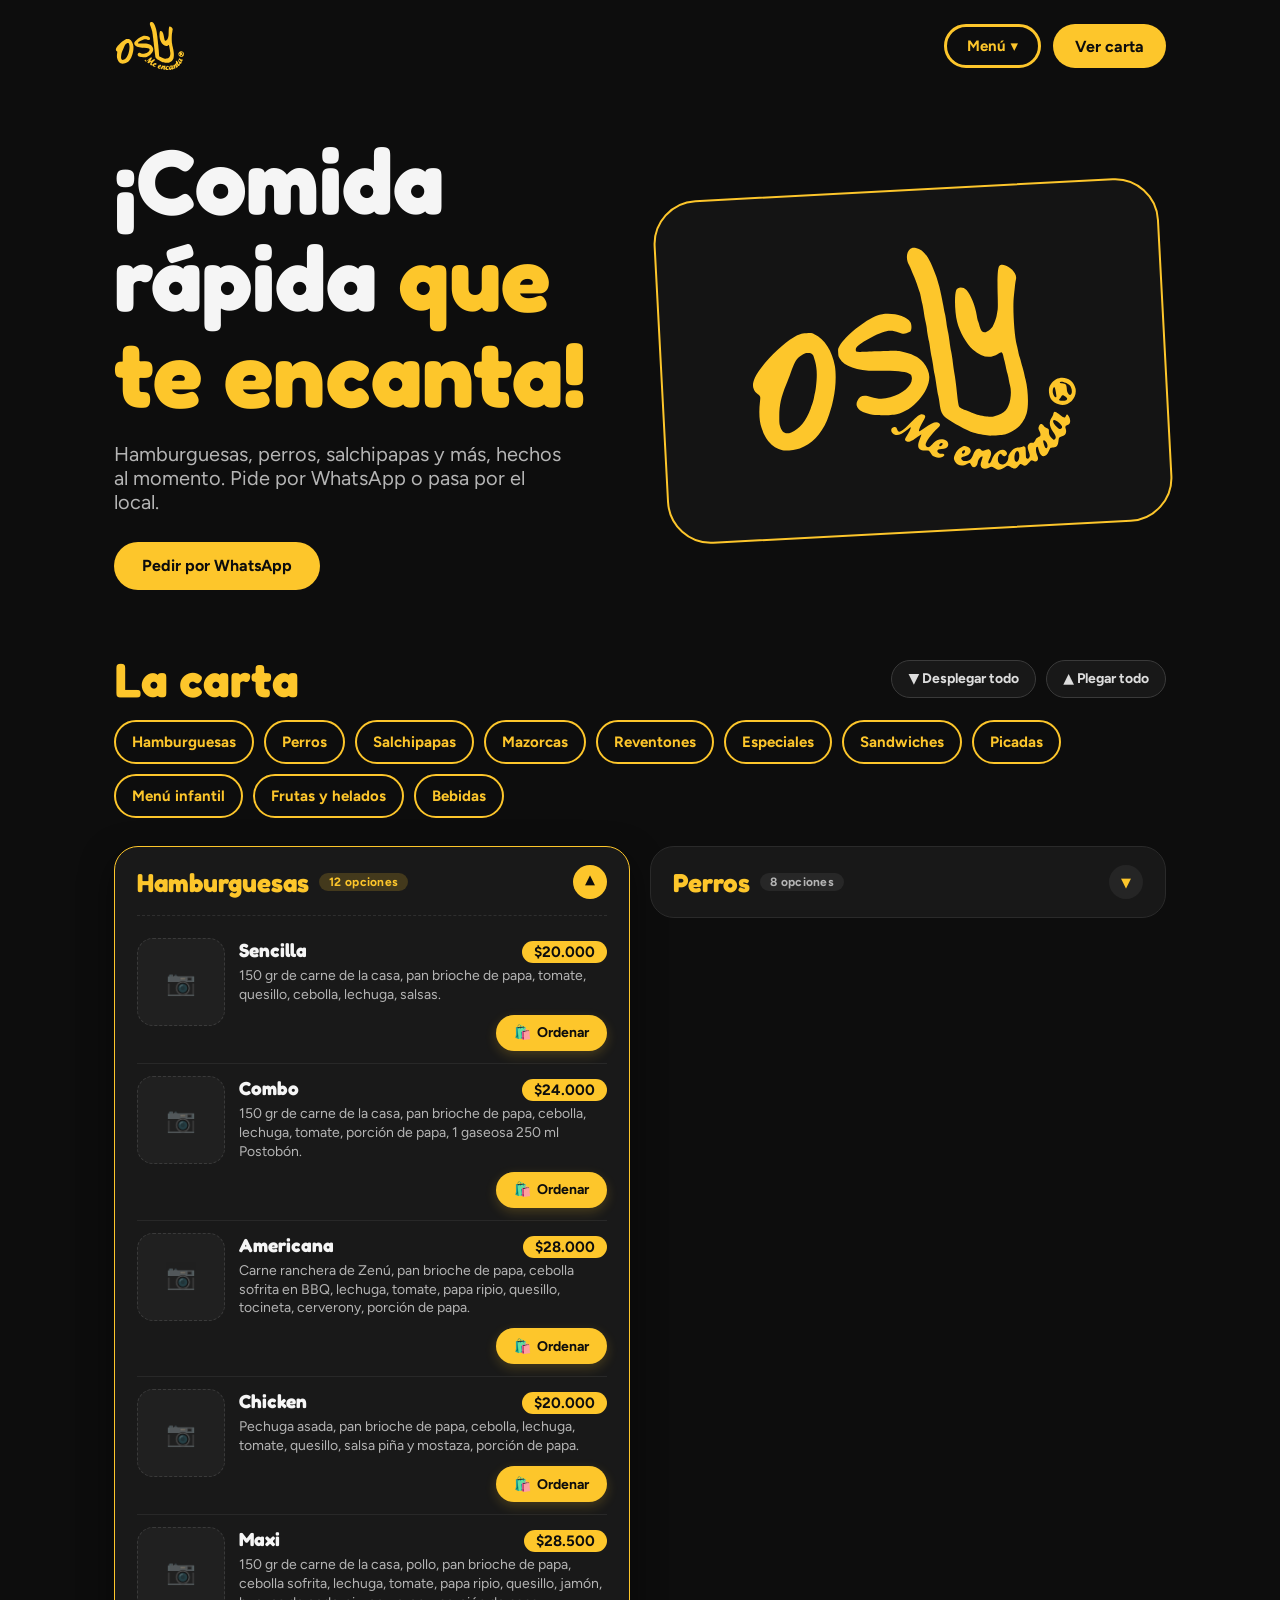
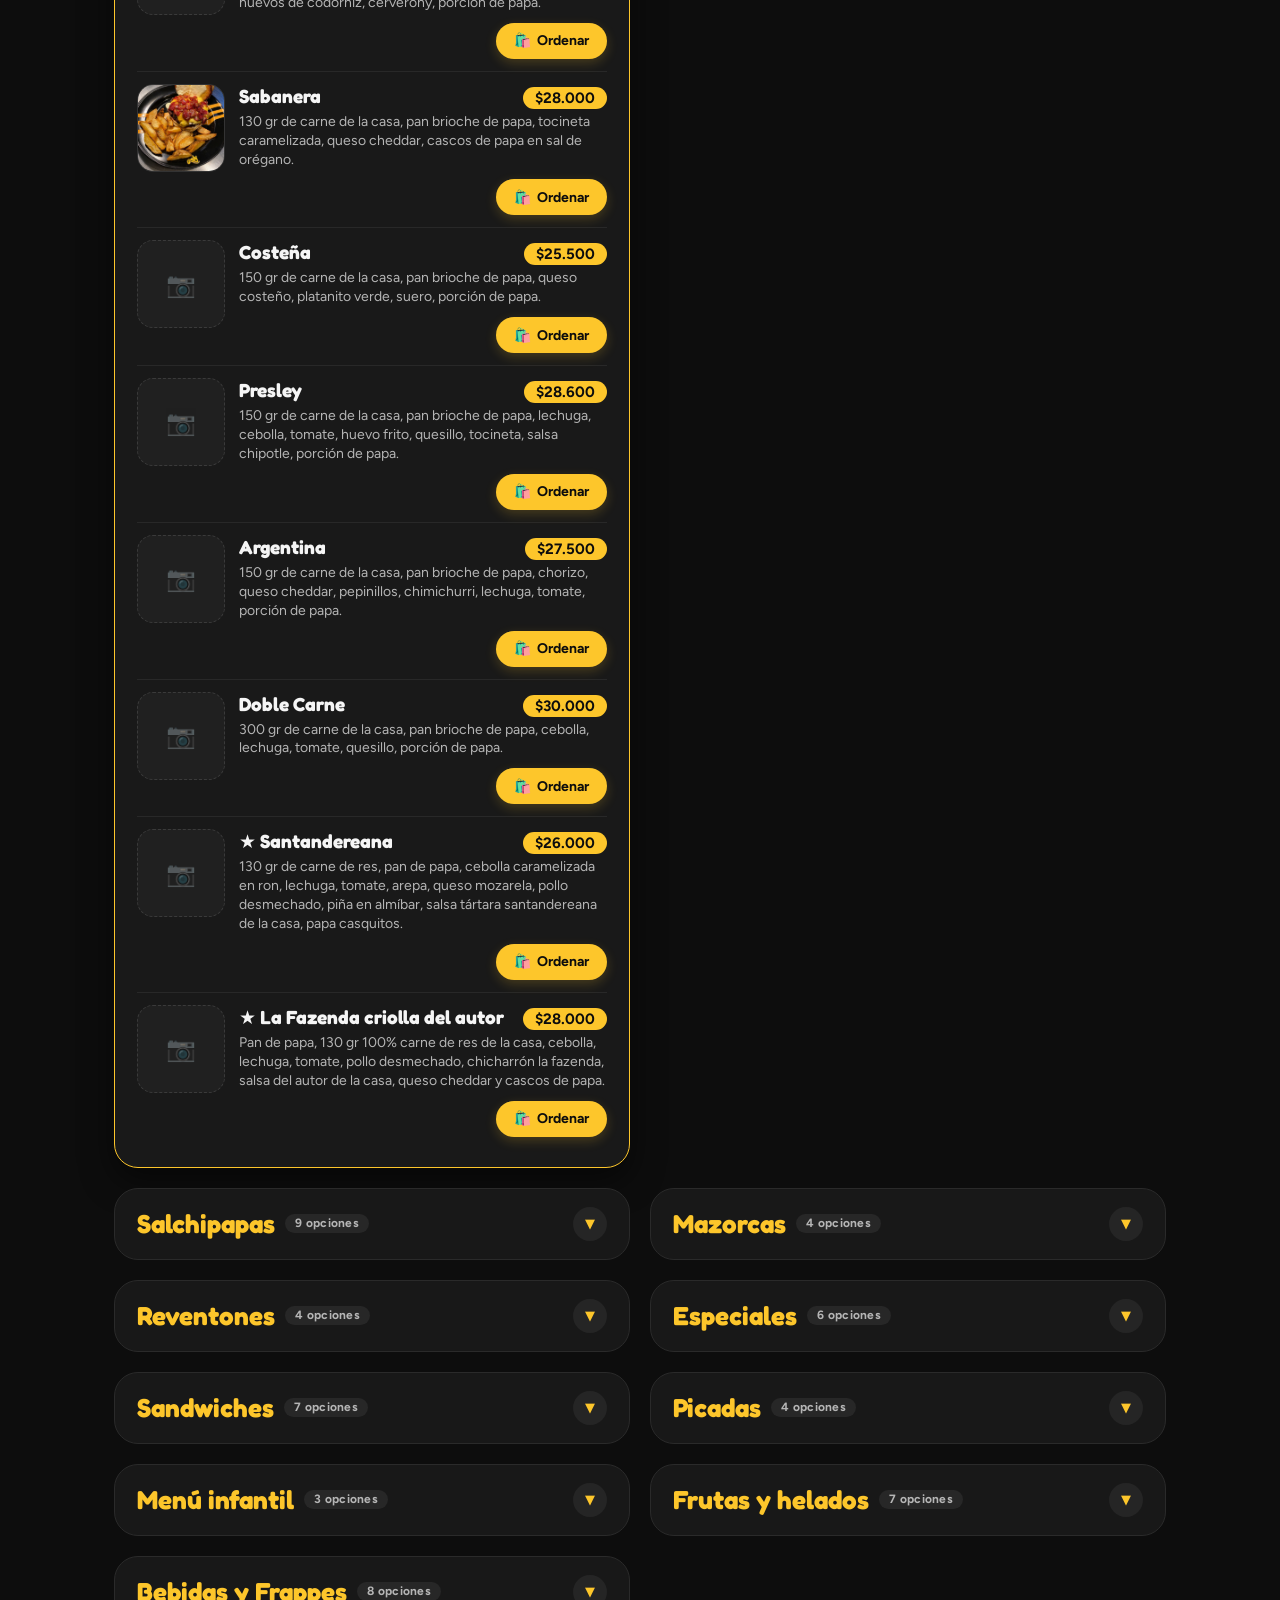
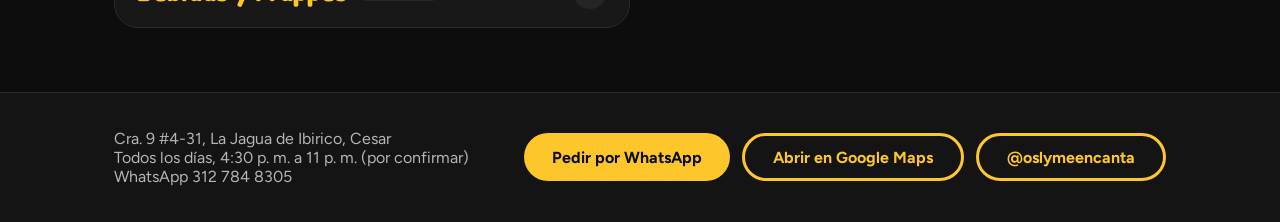
==== commit 42d4faa2: "Mensaje-Automatizado" ====
--- a/index.html
+++ b/index.html
@@ -94,6 +94,9 @@
             <div class="item-info">
               <div class="item-head"><b>Sencilla</b><u>$20.000</u></div>
               <small>150 gr de carne de la casa, pan brioche de papa, tomate, quesillo, cebolla, lechuga, salsas.</small>
+              <div class="item-actions">
+                <button type="button" class="btn-ordenar"><span class="btn-ordenar-icon">🛍️</span> Ordenar</button>
+              </div>
             </div>
           </li>
                     <li>
@@ -101,6 +104,9 @@
             <div class="item-info">
               <div class="item-head"><b>Combo</b><u>$24.000</u></div>
               <small>150 gr de carne de la casa, pan brioche de papa, cebolla, lechuga, tomate, porción de papa, 1 gaseosa 250 ml Postobón.</small>
+              <div class="item-actions">
+                <button type="button" class="btn-ordenar"><span class="btn-ordenar-icon">🛍️</span> Ordenar</button>
+              </div>
             </div>
           </li>
                     <li>
@@ -108,6 +114,9 @@
             <div class="item-info">
               <div class="item-head"><b>Americana</b><u>$28.000</u></div>
               <small>Carne ranchera de Zenú, pan brioche de papa, cebolla sofrita en BBQ, lechuga, tomate, papa ripio, quesillo, tocineta, cerverony, porción de papa.</small>
+              <div class="item-actions">
+                <button type="button" class="btn-ordenar"><span class="btn-ordenar-icon">🛍️</span> Ordenar</button>
+              </div>
             </div>
           </li>
                     <li>
@@ -115,6 +124,9 @@
             <div class="item-info">
               <div class="item-head"><b>Chicken</b><u>$20.000</u></div>
               <small>Pechuga asada, pan brioche de papa, cebolla, lechuga, tomate, quesillo, salsa piña y mostaza, porción de papa.</small>
+              <div class="item-actions">
+                <button type="button" class="btn-ordenar"><span class="btn-ordenar-icon">🛍️</span> Ordenar</button>
+              </div>
             </div>
           </li>
                     <li>
@@ -122,6 +134,9 @@
             <div class="item-info">
               <div class="item-head"><b>Maxi</b><u>$28.500</u></div>
               <small>150 gr de carne de la casa, pollo, pan brioche de papa, cebolla sofrita, lechuga, tomate, papa ripio, quesillo, jamón, huevos de codorniz, cerverony, porción de papa.</small>
+              <div class="item-actions">
+                <button type="button" class="btn-ordenar"><span class="btn-ordenar-icon">🛍️</span> Ordenar</button>
+              </div>
             </div>
           </li>
                     <li>
@@ -129,6 +144,9 @@
             <div class="item-info">
               <div class="item-head"><b>Sabanera</b><u>$28.000</u></div>
               <small>130 gr de carne de la casa, pan brioche de papa, tocineta caramelizada, queso cheddar, cascos de papa en sal de orégano.</small>
+              <div class="item-actions">
+                <button type="button" class="btn-ordenar"><span class="btn-ordenar-icon">🛍️</span> Ordenar</button>
+              </div>
             </div>
           </li>
                     <li>
@@ -136,6 +154,9 @@
             <div class="item-info">
               <div class="item-head"><b>Costeña</b><u>$25.500</u></div>
               <small>150 gr de carne de la casa, pan brioche de papa, queso costeño, platanito verde, suero, porción de papa.</small>
+              <div class="item-actions">
+                <button type="button" class="btn-ordenar"><span class="btn-ordenar-icon">🛍️</span> Ordenar</button>
+              </div>
             </div>
           </li>
                     <li>
@@ -143,6 +164,9 @@
             <div class="item-info">
               <div class="item-head"><b>Presley</b><u>$28.600</u></div>
               <small>150 gr de carne de la casa, pan brioche de papa, lechuga, cebolla, tomate, huevo frito, quesillo, tocineta, salsa chipotle, porción de papa.</small>
+              <div class="item-actions">
+                <button type="button" class="btn-ordenar"><span class="btn-ordenar-icon">🛍️</span> Ordenar</button>
+              </div>
             </div>
           </li>
                     <li>
@@ -150,6 +174,9 @@
             <div class="item-info">
               <div class="item-head"><b>Argentina</b><u>$27.500</u></div>
               <small>150 gr de carne de la casa, pan brioche de papa, chorizo, queso cheddar, pepinillos, chimichurri, lechuga, tomate, porción de papa.</small>
+              <div class="item-actions">
+                <button type="button" class="btn-ordenar"><span class="btn-ordenar-icon">🛍️</span> Ordenar</button>
+              </div>
             </div>
           </li>
                     <li>
@@ -157,6 +184,9 @@
             <div class="item-info">
               <div class="item-head"><b>Doble Carne</b><u>$30.000</u></div>
               <small>300 gr de carne de la casa, pan brioche de papa, cebolla, lechuga, tomate, quesillo, porción de papa.</small>
+              <div class="item-actions">
+                <button type="button" class="btn-ordenar"><span class="btn-ordenar-icon">🛍️</span> Ordenar</button>
+              </div>
             </div>
           </li>
                     <li>
@@ -164,6 +194,9 @@
             <div class="item-info">
               <div class="item-head"><b>★ Santandereana</b><u>$26.000</u></div>
               <small>130 gr de carne de res, pan de papa, cebolla caramelizada en ron, lechuga, tomate, arepa, queso mozarela, pollo desmechado, piña en almíbar, salsa tártara santandereana de la casa, papa casquitos.</small>
+              <div class="item-actions">
+                <button type="button" class="btn-ordenar"><span class="btn-ordenar-icon">🛍️</span> Ordenar</button>
+              </div>
             </div>
           </li>
                     <li>
@@ -171,6 +204,9 @@
             <div class="item-info">
               <div class="item-head"><b>★ La Fazenda criolla del autor</b><u>$28.000</u></div>
               <small>Pan de papa, 130 gr 100% carne de res de la casa, cebolla, lechuga, tomate, pollo desmechado, chicharrón la fazenda, salsa del autor de la casa, queso cheddar y cascos de papa.</small>
+              <div class="item-actions">
+                <button type="button" class="btn-ordenar"><span class="btn-ordenar-icon">🛍️</span> Ordenar</button>
+              </div>
             </div>
           </li>
         </ul>
@@ -190,6 +226,9 @@
             <div class="item-info">
               <div class="item-head"><b>Sencillo</b><u>$15.000</u></div>
               <small>Pan brioche, salchicha de cerdo, papa ripio, cebolla, quesillo.</small>
+              <div class="item-actions">
+                <button type="button" class="btn-ordenar"><span class="btn-ordenar-icon">🛍️</span> Ordenar</button>
+              </div>
             </div>
           </li>
                     <li>
@@ -197,6 +236,9 @@
             <div class="item-info">
               <div class="item-head"><b>Americano</b><u>$21.500</u></div>
               <small>Pan brioche, cebolla, salchicha Super Ranchera, papa ripio, tocineta, quesillo, porción de papa.</small>
+              <div class="item-actions">
+                <button type="button" class="btn-ordenar"><span class="btn-ordenar-icon">🛍️</span> Ordenar</button>
+              </div>
             </div>
           </li>
                     <li>
@@ -204,6 +246,9 @@
             <div class="item-info">
               <div class="item-head"><b>Maxi</b><u>$20.000</u></div>
               <small>Pan brioche, cebolla, salchicha de cerdo, papa ripio, pollo, jamón, quesillo, huevos de codorniz, porción de papa.</small>
+              <div class="item-actions">
+                <button type="button" class="btn-ordenar"><span class="btn-ordenar-icon">🛍️</span> Ordenar</button>
+              </div>
             </div>
           </li>
                     <li>
@@ -211,6 +256,9 @@
             <div class="item-info">
               <div class="item-head"><b>Ranchero</b><u>$18.000</u></div>
               <small>Pan brioche, cebolla, salchicha ranchera, papa ripio, quesillo, porción de papas.</small>
+              <div class="item-actions">
+                <button type="button" class="btn-ordenar"><span class="btn-ordenar-icon">🛍️</span> Ordenar</button>
+              </div>
             </div>
           </li>
                     <li>
@@ -218,6 +266,9 @@
             <div class="item-info">
               <div class="item-head"><b>Choripán</b><u>$20.000</u></div>
               <small>Pan brioche, cebolla, chorizo parrillero, quesillo, chimichurri, porción de papas.</small>
+              <div class="item-actions">
+                <button type="button" class="btn-ordenar"><span class="btn-ordenar-icon">🛍️</span> Ordenar</button>
+              </div>
             </div>
           </li>
                     <li>
@@ -225,6 +276,9 @@
             <div class="item-info">
               <div class="item-head"><b>Suizo</b><u>$24.000</u></div>
               <small>Pan brioche, salchicha suiza, chimichurri, papa ripio, cebolla, salsas, quesillo, porción de papa.</small>
+              <div class="item-actions">
+                <button type="button" class="btn-ordenar"><span class="btn-ordenar-icon">🛍️</span> Ordenar</button>
+              </div>
             </div>
           </li>
         </ul>
@@ -235,6 +289,9 @@
             <div class="item-info">
               <div class="item-head"><b>Hawaiano</b><u>$13.500</u></div>
               <small>Pan clásico, salchicha long Zenú, cebolla, papa ripio, queso mozzarela, piña caramelizada, trocitos de tocineta crocante, salsa tártara santandereana de la casa.</small>
+              <div class="item-actions">
+                <button type="button" class="btn-ordenar"><span class="btn-ordenar-icon">🛍️</span> Ordenar</button>
+              </div>
             </div>
           </li>
                     <li>
@@ -242,6 +299,9 @@
             <div class="item-info">
               <div class="item-head"><b>The Long Crunch Club</b><u>$13.500</u></div>
               <small>Pan clásico, salchicha long Zenú, cebolla, papa ripio, queso mozzarela, pepinillos 100% caseros, tocineta crocante, salsa tártara santandereana.</small>
+              <div class="item-actions">
+                <button type="button" class="btn-ordenar"><span class="btn-ordenar-icon">🛍️</span> Ordenar</button>
+              </div>
             </div>
           </li>
         </ul>
@@ -261,6 +321,9 @@
             <div class="item-info">
               <div class="item-head"><b>Salchi Niño</b><u>$8.000</u></div>
               <small>Papa, salchicha, queso.</small>
+              <div class="item-actions">
+                <button type="button" class="btn-ordenar"><span class="btn-ordenar-icon">🛍️</span> Ordenar</button>
+              </div>
             </div>
           </li>
                     <li>
@@ -268,6 +331,9 @@
             <div class="item-info">
               <div class="item-head"><b>Sencilla</b><u>$15.500</u></div>
               <small>Papa, salchicha, lechuga, queso.</small>
+              <div class="item-actions">
+                <button type="button" class="btn-ordenar"><span class="btn-ordenar-icon">🛍️</span> Ordenar</button>
+              </div>
             </div>
           </li>
                     <li>
@@ -275,6 +341,9 @@
             <div class="item-info">
               <div class="item-head"><b>Sencilla especial</b><u>$22.000</u></div>
               <small>Papa, salchicha, lechuga, chorizo, jamón, queso.</small>
+              <div class="item-actions">
+                <button type="button" class="btn-ordenar"><span class="btn-ordenar-icon">🛍️</span> Ordenar</button>
+              </div>
             </div>
           </li>
                     <li>
@@ -282,6 +351,9 @@
             <div class="item-info">
               <div class="item-head"><b>Choripapa</b><u>$25.000</u></div>
               <small>Papa, chorizo parrillero, lechuga, queso, pollo, butifarra.</small>
+              <div class="item-actions">
+                <button type="button" class="btn-ordenar"><span class="btn-ordenar-icon">🛍️</span> Ordenar</button>
+              </div>
             </div>
           </li>
                     <li>
@@ -289,6 +361,9 @@
             <div class="item-info">
               <div class="item-head"><b>Especial</b><u>$26.000</u></div>
               <small>Papa, salchicha, lechuga, queso, pollo desmechado, huevo de codorniz, cerverony.</small>
+              <div class="item-actions">
+                <button type="button" class="btn-ordenar"><span class="btn-ordenar-icon">🛍️</span> Ordenar</button>
+              </div>
             </div>
           </li>
                     <li>
@@ -296,6 +371,9 @@
             <div class="item-info">
               <div class="item-head"><b>Ranchera</b><u>$28.000</u></div>
               <small>Papa, salchicha ranchera bañada en salsa BBQ, con especias de canela, lechuga, queso.</small>
+              <div class="item-actions">
+                <button type="button" class="btn-ordenar"><span class="btn-ordenar-icon">🛍️</span> Ordenar</button>
+              </div>
             </div>
           </li>
                     <li>
@@ -303,6 +381,9 @@
             <div class="item-info">
               <div class="item-head"><b>Mega</b><u>$37.000</u></div>
               <small>Papa, salchicha, lechuga, queso, salsas. Para 3 personas.</small>
+              <div class="item-actions">
+                <button type="button" class="btn-ordenar"><span class="btn-ordenar-icon">🛍️</span> Ordenar</button>
+              </div>
             </div>
           </li>
                     <li>
@@ -310,6 +391,9 @@
             <div class="item-info">
               <div class="item-head"><b>Trifásica</b><u>$43.000</u></div>
               <small>360 gr de carne, pechuga, cerdo, salchicha, jamón, cebolla, queso, lechuga, salsa de ajo.</small>
+              <div class="item-actions">
+                <button type="button" class="btn-ordenar"><span class="btn-ordenar-icon">🛍️</span> Ordenar</button>
+              </div>
             </div>
           </li>
                     <li>
@@ -317,6 +401,9 @@
             <div class="item-info">
               <div class="item-head"><b>B/quillera</b><u>$42.500</u></div>
               <small>Papa, 200 gm de carne y pechuga, pimentón, salchicha tipo americana, chorizo, cebolla, queso costeño, butifarra, lechuga, quesillo doble crema fundido.</small>
+              <div class="item-actions">
+                <button type="button" class="btn-ordenar"><span class="btn-ordenar-icon">🛍️</span> Ordenar</button>
+              </div>
             </div>
           </li>
         </ul>
@@ -336,6 +423,9 @@
             <div class="item-info">
               <div class="item-head"><b>Sencilla</b><u>$19.500</u></div>
               <small>Pollo, chorizo, quesillo, maíz tierno.</small>
+              <div class="item-actions">
+                <button type="button" class="btn-ordenar"><span class="btn-ordenar-icon">🛍️</span> Ordenar</button>
+              </div>
             </div>
           </li>
                     <li>
@@ -343,6 +433,9 @@
             <div class="item-info">
               <div class="item-head"><b>Chula</b><u>$20.000</u></div>
               <small>Pollo, butifarra, jamón, cebolla, quesillo, maíz tierno, salsa de ajo.</small>
+              <div class="item-actions">
+                <button type="button" class="btn-ordenar"><span class="btn-ordenar-icon">🛍️</span> Ordenar</button>
+              </div>
             </div>
           </li>
                     <li>
@@ -350,6 +443,9 @@
             <div class="item-info">
               <div class="item-head"><b>Tazmania</b><u>$24.500</u></div>
               <small>Carne a la plancha, salchicha ranchera, quesillo, maíz tierno.</small>
+              <div class="item-actions">
+                <button type="button" class="btn-ordenar"><span class="btn-ordenar-icon">🛍️</span> Ordenar</button>
+              </div>
             </div>
           </li>
                     <li>
@@ -357,6 +453,9 @@
             <div class="item-info">
               <div class="item-head"><b>Pechugona</b><u>$33.500</u></div>
               <small>Papa, pechuga en trozos, salchicha ranchera, huevos de codorniz, quesillo, maíz tierno.</small>
+              <div class="item-actions">
+                <button type="button" class="btn-ordenar"><span class="btn-ordenar-icon">🛍️</span> Ordenar</button>
+              </div>
             </div>
           </li>
         </ul>
@@ -376,6 +475,9 @@
             <div class="item-info">
               <div class="item-head"><b>Sencillo</b><u>$23.000</u></div>
               <small>Papa, lechuga, cebolla, salchicha, chorizo, butifarra, salchicha ranchera, queso.</small>
+              <div class="item-actions">
+                <button type="button" class="btn-ordenar"><span class="btn-ordenar-icon">🛍️</span> Ordenar</button>
+              </div>
             </div>
           </li>
                     <li>
@@ -383,6 +485,9 @@
             <div class="item-info">
               <div class="item-head"><b>Mediano</b><u>$32.000</u></div>
               <small>Papa, lechuga, cebolla, salchicha, chorizo, butifarra, carne de hamburguesa, pollo, queso.</small>
+              <div class="item-actions">
+                <button type="button" class="btn-ordenar"><span class="btn-ordenar-icon">🛍️</span> Ordenar</button>
+              </div>
             </div>
           </li>
                     <li>
@@ -390,6 +495,9 @@
             <div class="item-info">
               <div class="item-head"><b>Súper</b><u>$38.500</u></div>
               <small>Papa, lechuga, cebolla, salchicha, chorizo, butifarra, carne de hamburguesa, salami, queso. Para 2 personas.</small>
+              <div class="item-actions">
+                <button type="button" class="btn-ordenar"><span class="btn-ordenar-icon">🛍️</span> Ordenar</button>
+              </div>
             </div>
           </li>
                     <li>
@@ -397,6 +505,9 @@
             <div class="item-info">
               <div class="item-head"><b>Mega</b><u>$55.000</u></div>
               <small>Papa, lechuga, cebolla, salchicha, chorizo, butifarra, carne de hamburguesa, salami, queso, pollo desmechado. Para 3 personas.</small>
+              <div class="item-actions">
+                <button type="button" class="btn-ordenar"><span class="btn-ordenar-icon">🛍️</span> Ordenar</button>
+              </div>
             </div>
           </li>
         </ul>
@@ -416,6 +527,9 @@
             <div class="item-info">
               <div class="item-head"><b>Pechuga asada</b><u>$20.000</u></div>
               <small>Pechuga asada (250 grs), ensalada, papas francesas 200 gr.</small>
+              <div class="item-actions">
+                <button type="button" class="btn-ordenar"><span class="btn-ordenar-icon">🛍️</span> Ordenar</button>
+              </div>
             </div>
           </li>
                     <li>
@@ -423,6 +537,9 @@
             <div class="item-info">
               <div class="item-head"><b>Pechuga gratinada</b><u>$26.000</u></div>
               <small>Pechuga asada (250 grs) bañada en queso, ensalada, 200 grs de papas francesas.</small>
+              <div class="item-actions">
+                <button type="button" class="btn-ordenar"><span class="btn-ordenar-icon">🛍️</span> Ordenar</button>
+              </div>
             </div>
           </li>
                     <li>
@@ -430,6 +547,9 @@
             <div class="item-info">
               <div class="item-head"><b>Pechuga mera mera</b><u>$27.000</u></div>
               <small>Pechuga 250 grs en salsa de champiñones, 200 grs de papas francesas.</small>
+              <div class="item-actions">
+                <button type="button" class="btn-ordenar"><span class="btn-ordenar-icon">🛍️</span> Ordenar</button>
+              </div>
             </div>
           </li>
                     <li>
@@ -437,6 +557,9 @@
             <div class="item-info">
               <div class="item-head"><b>Burritos Mexicanos</b><u>$27.000</u></div>
               <small>Carne de res, pollo, cerdo, pimentón, porción de papa. Ensalada.</small>
+              <div class="item-actions">
+                <button type="button" class="btn-ordenar"><span class="btn-ordenar-icon">🛍️</span> Ordenar</button>
+              </div>
             </div>
           </li>
                     <li>
@@ -444,6 +567,9 @@
             <div class="item-info">
               <div class="item-head"><b>Lomo asado</b><u>$29.000</u></div>
               <small>Lomo de res, ensalada y papas francesas.</small>
+              <div class="item-actions">
+                <button type="button" class="btn-ordenar"><span class="btn-ordenar-icon">🛍️</span> Ordenar</button>
+              </div>
             </div>
           </li>
                     <li>
@@ -451,6 +577,9 @@
             <div class="item-info">
               <div class="item-head"><b>Beef de Lomo</b><u>$33.000</u></div>
               <small>Lomo 250 gr fino en salsa de champiñones, papa a la francesa (200 grs) y ensalada.</small>
+              <div class="item-actions">
+                <button type="button" class="btn-ordenar"><span class="btn-ordenar-icon">🛍️</span> Ordenar</button>
+              </div>
             </div>
           </li>
         </ul>
@@ -470,6 +599,9 @@
             <div class="item-info">
               <div class="item-head"><b>Sencillo</b><u>$8.000</u></div>
               <small>Pan, jamón, quesillo, salsa.</small>
+              <div class="item-actions">
+                <button type="button" class="btn-ordenar"><span class="btn-ordenar-icon">🛍️</span> Ordenar</button>
+              </div>
             </div>
           </li>
                     <li>
@@ -477,6 +609,9 @@
             <div class="item-info">
               <div class="item-head"><b>Ejecutivo</b><u>$9.500</u></div>
               <small>Pan, lechuga, jamón, pollo, quesillo.</small>
+              <div class="item-actions">
+                <button type="button" class="btn-ordenar"><span class="btn-ordenar-icon">🛍️</span> Ordenar</button>
+              </div>
             </div>
           </li>
                     <li>
@@ -484,6 +619,9 @@
             <div class="item-info">
               <div class="item-head"><b>Osly</b><u>$13.000</u></div>
               <small>Pan, doble quesillo, salchicha ranchera, jamón (malla de queso dorado).</small>
+              <div class="item-actions">
+                <button type="button" class="btn-ordenar"><span class="btn-ordenar-icon">🛍️</span> Ordenar</button>
+              </div>
             </div>
           </li>
                     <li>
@@ -491,6 +629,9 @@
             <div class="item-info">
               <div class="item-head"><b>★ Sandwich 4 esquinas</b><u>$14.800</u></div>
               <small>Pan 4 esquinas de finas hierbas, 100 gm de pollo desmechado, doble quesillo mozzarela, lechuga, queso crema.</small>
+              <div class="item-actions">
+                <button type="button" class="btn-ordenar"><span class="btn-ordenar-icon">🛍️</span> Ordenar</button>
+              </div>
             </div>
           </li>
                     <li>
@@ -498,6 +639,9 @@
             <div class="item-info">
               <div class="item-head"><b>Tazmania</b><u>$16.000</u></div>
               <small>3 panes, lechuga, jamón, quesillo, carne a la plancha, salchicha ranchera.</small>
+              <div class="item-actions">
+                <button type="button" class="btn-ordenar"><span class="btn-ordenar-icon">🛍️</span> Ordenar</button>
+              </div>
             </div>
           </li>
                     <li>
@@ -505,6 +649,9 @@
             <div class="item-info">
               <div class="item-head"><b>Especial</b><u>$16.500</u></div>
               <small>4 panes, jamón, quesillo, pollo, huevo de codorniz (malla de queso dorado).</small>
+              <div class="item-actions">
+                <button type="button" class="btn-ordenar"><span class="btn-ordenar-icon">🛍️</span> Ordenar</button>
+              </div>
             </div>
           </li>
                     <li>
@@ -512,6 +659,9 @@
             <div class="item-info">
               <div class="item-head"><b>Urbano</b><u>$20.000</u></div>
               <small>Cebolla sofrita, lechuga, tomate, jamón, pollo, tocineta, salami, porción de papas.</small>
+              <div class="item-actions">
+                <button type="button" class="btn-ordenar"><span class="btn-ordenar-icon">🛍️</span> Ordenar</button>
+              </div>
             </div>
           </li>
         </ul>
@@ -531,6 +681,9 @@
             <div class="item-info">
               <div class="item-head"><b>5 Carnes</b><u>$27.500</u></div>
               <small>Carne a la plancha, pechuga a la plancha, salchicha ranchera, chorizo, butifarra, lechuga, tomate, porción de papa.</small>
+              <div class="item-actions">
+                <button type="button" class="btn-ordenar"><span class="btn-ordenar-icon">🛍️</span> Ordenar</button>
+              </div>
             </div>
           </li>
                     <li>
@@ -538,6 +691,9 @@
             <div class="item-info">
               <div class="item-head"><b>BBQ</b><u>$28.000</u></div>
               <small>Lomo de cerdo (240 grs), salchicha suiza, salchicha ranchera, lechuga, cebolla, tomate, porción de papa.</small>
+              <div class="item-actions">
+                <button type="button" class="btn-ordenar"><span class="btn-ordenar-icon">🛍️</span> Ordenar</button>
+              </div>
             </div>
           </li>
                     <li>
@@ -545,6 +701,9 @@
             <div class="item-info">
               <div class="item-head"><b>Mexicana</b><u>$30.000</u></div>
               <small>Carne, pechuga, cerdo (240 grs), maíz tierno, salchicha ranchera, chorizo, quesillo, ensalada, porción de papa.</small>
+              <div class="item-actions">
+                <button type="button" class="btn-ordenar"><span class="btn-ordenar-icon">🛍️</span> Ordenar</button>
+              </div>
             </div>
           </li>
                     <li>
@@ -552,6 +711,9 @@
             <div class="item-info">
               <div class="item-head"><b>Criolla</b><u>$42.000</u></div>
               <small>300 gr en carnes, pechuga, cerdo, chorizo, morcilla, butifarra, patacón, papa criolla, cascos de papa, suero, salsa chipotle, chimichurri. Para 2 personas.</small>
+              <div class="item-actions">
+                <button type="button" class="btn-ordenar"><span class="btn-ordenar-icon">🛍️</span> Ordenar</button>
+              </div>
             </div>
           </li>
         </ul>
@@ -571,6 +733,9 @@
             <div class="item-info">
               <div class="item-head"><b>Hamburguesa infantil</b><u>$16.000</u></div>
               <small>Pan brioche, 60 gr de carne de res, queso cheddar, lechuga, tomate, papa a la francesa, salsa de la casa, jugo cajita, juguete.</small>
+              <div class="item-actions">
+                <button type="button" class="btn-ordenar"><span class="btn-ordenar-icon">🛍️</span> Ordenar</button>
+              </div>
             </div>
           </li>
                     <li>
@@ -578,6 +743,9 @@
             <div class="item-info">
               <div class="item-head"><b>Perro infantil</b><u>$15.000</u></div>
               <small>Pan, salchicha ranchera, papa ripio, quesillo, papa a la francesa, salsas, jugo cajita, juguete.</small>
+              <div class="item-actions">
+                <button type="button" class="btn-ordenar"><span class="btn-ordenar-icon">🛍️</span> Ordenar</button>
+              </div>
             </div>
           </li>
                     <li>
@@ -585,6 +753,9 @@
             <div class="item-info">
               <div class="item-head"><b>Salchi infantil</b><u>$15.000</u></div>
               <small>Papa a la francesa, salchicha ranchera, queso costeño, piña caramelizada, salsa santandereana, jugo cajita, juguete.</small>
+              <div class="item-actions">
+                <button type="button" class="btn-ordenar"><span class="btn-ordenar-icon">🛍️</span> Ordenar</button>
+              </div>
             </div>
           </li>
         </ul>
@@ -605,6 +776,9 @@
             <div class="item-info">
               <div class="item-head"><b>Sencilla</b><u>$18.000</u></div>
               <small>Manzana verde, patilla, banano, papaya, pera, uva, crema de leche, queso, 1 helado.</small>
+              <div class="item-actions">
+                <button type="button" class="btn-ordenar"><span class="btn-ordenar-icon">🛍️</span> Ordenar</button>
+              </div>
             </div>
           </li>
                     <li>
@@ -612,6 +786,9 @@
             <div class="item-info">
               <div class="item-head"><b>Especial</b><u>$23.000</u></div>
               <small>Manzana verde, patilla, banano, papaya, pera, uva, manzana roja, melón, fresa, galleta, crema de leche, queso, 2 helados.</small>
+              <div class="item-actions">
+                <button type="button" class="btn-ordenar"><span class="btn-ordenar-icon">🛍️</span> Ordenar</button>
+              </div>
             </div>
           </li>
                     <li>
@@ -619,12 +796,18 @@
             <div class="item-info">
               <div class="item-head"><b>Súper</b><u>$28.000</u></div>
               <small>Manzana verde, patilla, banano, papaya, pera, uva, manzana roja, melón, fresa, kiwi, uchuva, durazno, barquillos, crema de leche, queso, 3 helados.</small>
+              <div class="item-actions">
+                <button type="button" class="btn-ordenar"><span class="btn-ordenar-icon">🛍️</span> Ordenar</button>
+              </div>
             </div>
           </li>
                     <li>
             <figure class="item-img"><img src="assets/menu/frutas/fresas-con-crema.jpg" alt="Fresas con crema" loading="lazy"></figure>
             <div class="item-info">
               <div class="item-head"><b>Fresas con crema</b><u>$15.000</u></div>
+              <div class="item-actions">
+                <button type="button" class="btn-ordenar"><span class="btn-ordenar-icon">🛍️</span> Ordenar</button>
+              </div>
             </div>
           </li>
         </ul>
@@ -634,12 +817,18 @@
             <figure class="item-img"><img src="assets/menu/frutas/helado-cono.jpg" alt="Helado cono" loading="lazy"></figure>
             <div class="item-info">
               <div class="item-head"><b>Helado cono</b><u>$6.000</u></div>
+              <div class="item-actions">
+                <button type="button" class="btn-ordenar"><span class="btn-ordenar-icon">🛍️</span> Ordenar</button>
+              </div>
             </div>
           </li>
                     <li>
             <figure class="item-img"><img src="assets/menu/frutas/helado-vaso.jpg" alt="Helado vaso" loading="lazy"></figure>
             <div class="item-info">
               <div class="item-head"><b>Helado vaso</b><u>$10.000</u></div>
+              <div class="item-actions">
+                <button type="button" class="btn-ordenar"><span class="btn-ordenar-icon">🛍️</span> Ordenar</button>
+              </div>
             </div>
           </li>
                     <li>
@@ -647,6 +836,9 @@
             <div class="item-info">
               <div class="item-head"><b>Helado bola</b><u>$6.500</u></div>
               <small>Con leche condensada y galleta.</small>
+              <div class="item-actions">
+                <button type="button" class="btn-ordenar"><span class="btn-ordenar-icon">🛍️</span> Ordenar</button>
+              </div>
             </div>
           </li>
         </ul>
@@ -666,6 +858,9 @@
             <figure class="item-img"><img src="assets/menu/bebidas/limonada-de-coco.jpg" alt="Limonada de coco" loading="lazy"></figure>
             <div class="item-info">
               <div class="item-head"><b>Limonada de coco</b><u>$14.000</u></div>
+              <div class="item-actions">
+                <button type="button" class="btn-ordenar"><span class="btn-ordenar-icon">🛍️</span> Ordenar</button>
+              </div>
             </div>
           </li>
                     <li>
@@ -673,6 +868,9 @@
             <div class="item-info">
               <div class="item-head"><b>Frappes</b><u>16 oz / litro</u></div>
               <small>El precio varía según el sabor. Mandarina, guanábana, banano/milo, limonada, mora, lulo, maracuyá, fresa, níspero, banano, limonada cerezada, fusión tamarindo, zapote, tomate de árbol, milo, pimacuyá.</small>
+              <div class="item-actions">
+                <button type="button" class="btn-ordenar"><span class="btn-ordenar-icon">🛍️</span> Ordenar</button>
+              </div>
             </div>
           </li>
                     <li>
@@ -680,6 +878,9 @@
             <div class="item-info">
               <div class="item-head"><b>Tropical</b><u>Frappe</u></div>
               <small>Guanábana con fresa, manzana con fresa, piña con fresa, limonada, mandarina.</small>
+              <div class="item-actions">
+                <button type="button" class="btn-ordenar"><span class="btn-ordenar-icon">🛍️</span> Ordenar</button>
+              </div>
             </div>
           </li>
         </ul>
@@ -690,6 +891,9 @@
             <div class="item-info">
               <div class="item-head"><b>Frutos Rojos</b><u>$17.000</u></div>
               <small>Fresa, manzana roja y arándanos, con zumo de limón, hielo en cubos y sirope dulce. Decorada con cerezas, perlas explosivas y hojas de menta, con bebida Hatsu y borde escarchado.</small>
+              <div class="item-actions">
+                <button type="button" class="btn-ordenar"><span class="btn-ordenar-icon">🛍️</span> Ordenar</button>
+              </div>
             </div>
           </li>
                     <li>
@@ -697,6 +901,9 @@
             <div class="item-info">
               <div class="item-head"><b>Frutos Amarillos</b><u>$17.000</u></div>
               <small>Piña en almíbar y maracuyá, con zumo de limón y hielo en cubos. Decorada con rodajas de naranja tangelo, tiras de mango y perlas explosivas, con bebida Hatsu.</small>
+              <div class="item-actions">
+                <button type="button" class="btn-ordenar"><span class="btn-ordenar-icon">🛍️</span> Ordenar</button>
+              </div>
             </div>
           </li>
                     <li>
@@ -704,6 +911,9 @@
             <div class="item-info">
               <div class="item-head"><b>Frutos Verdes</b><u>$17.000</u></div>
               <small>Kiwi, uva verde, manzana verde y mango biche, con zumo de limón y hielo en cubos. Decorada con perlas explosivas y borde escarchado, con bebida Hatsu.</small>
+              <div class="item-actions">
+                <button type="button" class="btn-ordenar"><span class="btn-ordenar-icon">🛍️</span> Ordenar</button>
+              </div>
             </div>
           </li>
                     <li>
@@ -711,6 +921,9 @@
             <div class="item-info">
               <div class="item-head"><b>Fruto de Lichi</b><u>$17.000</u></div>
               <small>Lichi con zumo de limón, Hatsu y hielo en cubos. Decorada con arándanos, sirope dulce y borde escarchado.</small>
+              <div class="item-actions">
+                <button type="button" class="btn-ordenar"><span class="btn-ordenar-icon">🛍️</span> Ordenar</button>
+              </div>
             </div>
           </li>
                     <li>
@@ -718,6 +931,9 @@
             <div class="item-info">
               <div class="item-head"><b>Sandía</b><u>$19.000</u></div>
               <small>Sandía con zumo de limón, Hatsu y hielo en cubos. Decorada con paleta de sandía, chamoy, romero y borde escarchado. Puedes pedirla de Bretaña.</small>
+              <div class="item-actions">
+                <button type="button" class="btn-ordenar"><span class="btn-ordenar-icon">🛍️</span> Ordenar</button>
+              </div>
             </div>
           </li>
         </ul>
@@ -739,6 +955,274 @@
 </footer>
 </div>
 
+<!-- Modal para Ordenar Plato -->
+<div id="orderModal" class="order-modal-backdrop" aria-hidden="true" role="dialog" aria-modal="true" aria-labelledby="orderModalTitle">
+  <div class="order-modal">
+    <!-- Encabezado del modal -->
+    <div class="order-modal-header">
+      <div class="order-modal-badge">Personaliza tu pedido</div>
+      <button type="button" class="order-modal-close" id="btnCloseOrderModal" aria-label="Cerrar modal">&times;</button>
+    </div>
+
+    <!-- Contenido con scroll -->
+    <div class="order-modal-scroll">
+      <!-- Tarjeta resumen del plato -->
+      <div class="order-dish-preview">
+        <div class="order-dish-img-wrap" id="orderDishImgWrap">
+          <img id="orderDishImg" src="" alt="Plato seleccionado" style="display:none;">
+          <span id="orderDishImgPlaceholder" class="order-dish-placeholder">🍽️</span>
+        </div>
+        <div class="order-dish-details">
+          <span class="order-dish-category" id="orderDishCategory">Categoría</span>
+          <h3 class="order-dish-title" id="orderModalTitle">Nombre del plato</h3>
+          <div class="order-dish-price-row">
+            <span class="order-dish-price" id="orderDishPrice">$0</span>
+            <!-- Selector de cantidad -->
+            <div class="order-qty-control">
+              <button type="button" class="order-qty-btn" id="btnQtyMinus" aria-label="Disminuir cantidad">−</button>
+              <span class="order-qty-val" id="orderQtyVal">1</span>
+              <button type="button" class="order-qty-btn" id="btnQtyPlus" aria-label="Aumentar cantidad">+</button>
+            </div>
+          </div>
+        </div>
+      </div>
+
+      <!-- Formulario de pedido -->
+      <form id="orderForm" class="order-form" novalidate>
+        <!-- 1. Tipo de entrega -->
+        <div class="form-group">
+          <label class="form-label">
+            <span class="form-label-icon">🛵</span>
+            ¿Cómo deseas recibir tu pedido? <span class="req">*</span>
+          </label>
+          <div class="delivery-options">
+            <label class="delivery-card is-selected" id="cardDeliveryDomicilio">
+              <input type="radio" name="deliveryType" value="domicilio" checked>
+              <div class="card-content-inner">
+                <span class="card-icon">🛵</span>
+                <div class="card-text">
+                  <strong>Envío a domicilio</strong>
+                  <small>Llega directo a tu puerta</small>
+                </div>
+              </div>
+            </label>
+            <label class="delivery-card" id="cardDeliveryRecoger">
+              <input type="radio" name="deliveryType" value="recoger">
+              <div class="card-content-inner">
+                <span class="card-icon">🛍️</span>
+                <div class="card-text">
+                  <strong>Recoger en restaurante</strong>
+                  <small>Cra. 9 #4-31 (La Jagua)</small>
+                </div>
+              </div>
+            </label>
+          </div>
+        </div>
+
+        <!-- 2. Dirección de entrega (condicional si es a domicilio) -->
+        <div class="form-group delivery-address-group" id="deliveryAddressGroup">
+          <label for="orderAddress" class="form-label">
+            <span class="form-label-icon">📍</span>
+            Dirección de entrega <span class="req">*</span>
+          </label>
+          <input 
+            type="text" 
+            id="orderAddress" 
+            name="address" 
+            class="form-control" 
+            placeholder="Ej: Cra. 12 # 4-50, Barrio Centro (o indicaciones)" 
+            autocomplete="street-address"
+          >
+          <small class="form-hint">Indica dirección, barrio o referencias para el domiciliario.</small>
+        </div>
+
+        <!-- 3. Datos del cliente (Nombre y Teléfono) -->
+        <div class="form-group-row">
+          <div class="form-group">
+            <label for="orderCustomerName" class="form-label">
+              <span class="form-label-icon">👤</span>
+              Tu nombre <span class="req">*</span>
+            </label>
+            <input 
+              type="text" 
+              id="orderCustomerName" 
+              name="customerName" 
+              class="form-control" 
+              placeholder="Ej: Carlos Gómez" 
+              required
+              autocomplete="name"
+            >
+          </div>
+          <div class="form-group">
+            <label for="orderCustomerPhone" class="form-label">
+              <span class="form-label-icon">📞</span>
+              Teléfono <small class="opt">(opcional)</small>
+            </label>
+            <input 
+              type="tel" 
+              id="orderCustomerPhone" 
+              name="customerPhone" 
+              class="form-control" 
+              placeholder="Ej: 312 000 0000" 
+              autocomplete="tel"
+            >
+          </div>
+        </div>
+
+        <!-- 4. Método de pago -->
+        <div class="form-group">
+          <label class="form-label">
+            <span class="form-label-icon">💳</span>
+            Método de pago <span class="req">*</span>
+          </label>
+          <div class="payment-options">
+            <label class="payment-card is-selected" id="cardPaymentEfectivo">
+              <input type="radio" name="paymentMethod" value="efectivo" checked>
+              <div class="card-content-inner">
+                <span class="card-icon">💵</span>
+                <div class="card-text">
+                  <strong>Efectivo</strong>
+                  <small>Pagas al recibir o recoger</small>
+                </div>
+              </div>
+            </label>
+            <label class="payment-card" id="cardPaymentTransferencia">
+              <input type="radio" name="paymentMethod" value="transferencia">
+              <div class="card-content-inner">
+                <span class="card-icon">📲</span>
+                <div class="card-text">
+                  <strong>Transferencia</strong>
+                  <small>Nequi, Bancolombia, Daviplata</small>
+                </div>
+              </div>
+            </label>
+          </div>
+
+          <!-- Si es Efectivo: ¿Con cuánto paga? -->
+          <div class="payment-extra-box" id="paymentEfectivoBox">
+            <label for="orderCashAmount" class="form-sublabel">¿Con cuánto vas a pagar? <small class="opt">(opcional)</small></label>
+            <input 
+              type="text" 
+              id="orderCashAmount" 
+              name="cashAmount" 
+              class="form-control form-control-sm" 
+              placeholder="Ej: $50.000 (para llevarte el cambio exacto)"
+            >
+          </div>
+
+          <!-- Si es Transferencia: Mensaje informativo y app/banco -->
+          <div class="payment-extra-box" id="paymentTransferenciaBox" style="display: none;">
+            <div class="transfer-info-banner">
+              <span class="transfer-icon">💡</span>
+              <div>
+                <strong>Cuentas disponibles:</strong>
+                <p>Al enviar el pedido a WhatsApp te confirmaremos los números de cuenta (Nequi / Bancolombia) para tu transferencia.</p>
+              </div>
+            </div>
+            <label for="orderTransferApp" class="form-sublabel">¿Desde qué app o banco vas a transferir? <small class="opt">(opcional)</small></label>
+            <select id="orderTransferApp" name="transferApp" class="form-control form-control-sm">
+              <option value="Por definir">Seleccionar app / banco...</option>
+              <option value="Nequi">Nequi</option>
+              <option value="Bancolombia">Bancolombia</option>
+              <option value="Daviplata">Daviplata</option>
+              <option value="Otro">Otro banco o billetera digital</option>
+            </select>
+          </div>
+        </div>
+
+        <!-- 5. Ingredientes a agregar o quitar -->
+        <div class="form-group">
+          <label for="orderIngredients" class="form-label">
+            <span class="form-label-icon">🥓</span>
+            ¿Qué ingrediente quieres agregar o quitar? <small class="opt">(opcional)</small>
+          </label>
+          <textarea 
+            id="orderIngredients" 
+            name="ingredients" 
+            rows="2" 
+            class="form-control" 
+            placeholder="Ej: Sin cebolla, agregar tocineta, carne bien asada, sin ripio, etc."
+          ></textarea>
+        </div>
+
+        <!-- 6. Salsa aparte -->
+        <div class="form-group">
+          <label class="form-label">
+            <span class="form-label-icon">🥣</span>
+            ¿Deseas la salsa aparte? <span class="req">*</span>
+          </label>
+          <div class="sauce-options">
+            <label class="sauce-card is-selected">
+              <input type="radio" name="sauceOption" value="salsa_aparte" checked>
+              <div class="card-content-inner">
+                <span class="card-icon">🥣</span>
+                <div class="card-text">
+                  <strong>Salsa aparte</strong>
+                  <small>En vasitos</small>
+                </div>
+              </div>
+            </label>
+            <label class="sauce-card">
+              <input type="radio" name="sauceOption" value="salsa_en_plato">
+              <div class="card-content-inner">
+                <span class="card-icon">🍔</span>
+                <div class="card-text">
+                  <strong>En el plato</strong>
+                  <small>Tradicional</small>
+                </div>
+              </div>
+            </label>
+            <label class="sauce-card">
+              <input type="radio" name="sauceOption" value="sin_salsa">
+              <div class="card-content-inner">
+                <span class="card-icon">🚫</span>
+                <div class="card-text">
+                  <strong>Sin salsas</strong>
+                  <small>Sin salsas</small>
+                </div>
+              </div>
+            </label>
+          </div>
+        </div>
+
+        <!-- Resumen de total estimado -->
+        <div class="order-summary-footer">
+          <div class="order-total-block">
+            <span class="order-total-label">Subtotal estimado:</span>
+            <span class="order-total-amount" id="orderTotalAmount">$0</span>
+          </div>
+          <p class="order-disclaimer">* Los costos de domicilio o adiciones extras se confirmarán por WhatsApp.</p>
+        </div>
+
+        <!-- Mensaje de error / validación -->
+        <div id="orderFormError" class="order-form-error" style="display: none;" role="alert"></div>
+
+        <!-- Acciones del modal -->
+        <div class="order-modal-actions">
+          <button type="button" class="btn-cancel" id="btnCancelOrder">Cancelar</button>
+          <button type="submit" class="btn-submit-order" id="btnSubmitOrder">
+            <svg width="20" height="20" viewBox="0 0 24 24" fill="currentColor" aria-hidden="true">
+              <path d="M12.031 6.172c-3.181 0-5.767 2.586-5.768 5.766-.001 1.298.38 2.27 1.019 3.287l-.582 2.128 2.182-.573c.978.58 1.911.928 3.145.929 3.178 0 5.767-2.587 5.768-5.766 0-3.18-2.587-5.771-5.764-5.771zm3.392 8.244c-.144.405-.837.774-1.17.824-.299.045-.677.063-1.092-.069-.252-.08-.575-.187-.988-.365-1.739-.751-2.874-2.502-2.961-2.617-.087-.116-.708-.94-.708-1.793s.448-1.273.607-1.446c.159-.173.346-.217.462-.217l.332.006c.106.005.249-.04.39.298.144.347.491 1.2.534 1.287.043.087.072.188.014.304-.058.116-.087.188-.173.289l-.26.304c-.087.086-.177.18-.076.354.101.174.449.741.964 1.201.662.591 1.221.774 1.394.861.174.086.275.072.376-.044.101-.116.433-.506.549-.68.116-.173.231-.144.39-.086s1.011.477 1.184.564.289.13.332.202c.045.072.045.419-.099.824zm-3.392-12.416c-5.522 0-10 4.477-10 10 0 1.777.468 3.447 1.285 4.896l-1.365 4.988 5.12-1.343c1.405.772 3.013 1.219 4.72 1.219 5.522 0 10-4.477 10-10s-4.478-10-10-10z"/>
+            </svg>
+            Pedir por WhatsApp
+          </button>
+        </div>
+      </form>
+
+      <!-- Pantalla de confirmación tras enviar -->
+      <div id="orderSuccessScreen" class="order-success-screen" style="display: none;">
+        <div class="order-success-icon">🚀</div>
+        <h4>¡Pedido generado!</h4>
+        <p>Te hemos redirigido a WhatsApp para confirmar tu pedido con el restaurante.</p>
+        <p>Si la ventana no se abrió automáticamente, haz clic en el botón de abajo:</p>
+        <a id="orderWaDirectLink" href="#" target="_blank" rel="noopener" class="btn-submit-order" style="text-decoration:none; display:inline-flex;">
+          Abrir WhatsApp
+        </a>
+      </div>
+    </div>
+  </div>
+</div>
+
 <script src="js/main.js" defer></script>
 </body>
 </html>
--- a/css/styles.css
+++ b/css/styles.css
@@ -94,3 +94,628 @@
 .footer-inner { display: flex; justify-content: space-between; gap: 24px; flex-wrap: wrap; align-items: center; }
 .footer-actions { display: flex; gap: 12px; flex-wrap: wrap; }
 @media (max-width: 400px) { .carta-grid { grid-template-columns: 1fr; } }
+
+/* Botón Ordenar en cada plato */
+.item-actions {
+  display: flex;
+  justify-content: flex-end;
+  margin-top: 10px;
+}
+.btn-ordenar {
+  display: inline-flex;
+  align-items: center;
+  justify-content: center;
+  gap: 6px;
+  min-height: 36px;
+  padding: 6px 18px;
+  border-radius: 999px;
+  background: #FDC62B;
+  color: #0d0d0d;
+  font-family: Figtree, system-ui, sans-serif;
+  font-size: 14px;
+  font-weight: 700;
+  border: none;
+  cursor: pointer;
+  transition: transform 0.15s ease, filter 0.15s ease, box-shadow 0.2s ease;
+  box-shadow: 0 4px 12px rgba(253, 198, 43, 0.2);
+}
+.btn-ordenar:hover {
+  filter: brightness(1.1);
+  transform: translateY(-2px) scale(1.02);
+  box-shadow: 0 6px 16px rgba(253, 198, 43, 0.4);
+}
+.btn-ordenar:active {
+  transform: translateY(0) scale(0.98);
+}
+.btn-ordenar-icon {
+  font-size: 14px;
+}
+
+/* Modal de pedido */
+body.modal-open {
+  overflow: hidden;
+}
+
+.order-modal-backdrop {
+  position: fixed;
+  inset: 0;
+  background: rgba(0, 0, 0, 0.78);
+  backdrop-filter: blur(6px);
+  -webkit-backdrop-filter: blur(6px);
+  z-index: 2000;
+  display: flex;
+  align-items: center;
+  justify-content: center;
+  padding: 16px;
+  opacity: 0;
+  visibility: hidden;
+  transition: opacity 0.25s ease, visibility 0.25s ease;
+}
+
+.order-modal-backdrop.is-active {
+  opacity: 1;
+  visibility: visible;
+}
+
+.order-modal {
+  background: #141414;
+  border: 2px solid #FDC62B;
+  border-radius: 24px;
+  width: 100%;
+  max-width: 540px;
+  max-height: 90vh;
+  display: flex;
+  flex-direction: column;
+  overflow: hidden;
+  box-shadow: 0 24px 60px rgba(0, 0, 0, 0.9), 0 0 40px rgba(253, 198, 43, 0.15);
+  transform: translateY(20px) scale(0.98);
+  transition: transform 0.25s cubic-bezier(0.16, 1, 0.3, 1);
+}
+
+.order-modal-backdrop.is-active .order-modal {
+  transform: translateY(0) scale(1);
+}
+
+.order-modal-header {
+  display: flex;
+  align-items: center;
+  justify-content: space-between;
+  padding: 16px 20px;
+  border-bottom: 1px solid #242424;
+  background: #181818;
+}
+
+.order-modal-badge {
+  font-family: Fredoka, system-ui, sans-serif;
+  font-size: 14px;
+  color: #FDC62B;
+  text-transform: uppercase;
+  letter-spacing: 0.8px;
+  display: inline-flex;
+  align-items: center;
+  gap: 6px;
+}
+
+.order-modal-close {
+  background: #252525;
+  border: 1px solid #333;
+  color: #fff;
+  width: 34px;
+  height: 34px;
+  border-radius: 50%;
+  font-size: 20px;
+  line-height: 1;
+  display: inline-flex;
+  align-items: center;
+  justify-content: center;
+  cursor: pointer;
+  transition: background 0.15s, color 0.15s, transform 0.15s;
+}
+
+.order-modal-close:hover {
+  background: #FDC62B;
+  color: #0d0d0d;
+  transform: rotate(90deg);
+}
+
+.order-modal-scroll {
+  padding: 18px 20px;
+  overflow-y: auto;
+  overscroll-behavior: contain;
+  flex: 1;
+}
+
+.order-modal-scroll::-webkit-scrollbar {
+  width: 6px;
+}
+.order-modal-scroll::-webkit-scrollbar-thumb {
+  background: #333;
+  border-radius: 3px;
+}
+
+/* Previsualización del plato */
+.order-dish-preview {
+  display: flex;
+  align-items: center;
+  gap: 14px;
+  background: #1c1c1c;
+  border: 1px solid #2b2b2b;
+  border-radius: 16px;
+  padding: 12px 14px;
+  margin-bottom: 20px;
+}
+
+.order-dish-img-wrap {
+  width: 72px;
+  height: 72px;
+  border-radius: 12px;
+  overflow: hidden;
+  background: #262626;
+  border: 1.5px solid #363636;
+  flex-shrink: 0;
+  display: flex;
+  align-items: center;
+  justify-content: center;
+}
+
+.order-dish-img-wrap img {
+  width: 100%;
+  height: 100%;
+  object-fit: cover;
+  display: block;
+}
+
+.order-dish-placeholder {
+  font-size: 28px;
+  opacity: 0.8;
+}
+
+.order-dish-details {
+  flex: 1;
+  min-width: 0;
+}
+
+.order-dish-category {
+  font-size: 11px;
+  text-transform: uppercase;
+  color: #999;
+  letter-spacing: 0.5px;
+  display: block;
+  font-weight: 700;
+}
+
+.order-dish-title {
+  font-size: 19px;
+  color: #fff;
+  margin: 2px 0 4px;
+  line-height: 1.2;
+}
+
+.order-dish-price-row {
+  display: flex;
+  align-items: center;
+  justify-content: space-between;
+  flex-wrap: wrap;
+  gap: 8px;
+  margin-top: 4px;
+}
+
+.order-dish-price {
+  background: #FDC62B;
+  color: #0d0d0d;
+  font-weight: 700;
+  font-size: 14px;
+  padding: 2px 10px;
+  border-radius: 999px;
+}
+
+/* Control de Cantidad */
+.order-qty-control {
+  display: inline-flex;
+  align-items: center;
+  background: #262626;
+  border: 1px solid #383838;
+  border-radius: 999px;
+  padding: 2px 4px;
+}
+
+.order-qty-btn {
+  background: none;
+  border: none;
+  color: #FDC62B;
+  font-size: 16px;
+  font-weight: 700;
+  width: 26px;
+  height: 26px;
+  display: inline-flex;
+  align-items: center;
+  justify-content: center;
+  cursor: pointer;
+  border-radius: 50%;
+  transition: background 0.15s;
+}
+
+.order-qty-btn:hover {
+  background: rgba(253, 198, 43, 0.2);
+}
+
+.order-qty-val {
+  min-width: 24px;
+  text-align: center;
+  font-weight: 700;
+  font-size: 14px;
+  color: #fff;
+}
+
+/* Grupos del Formulario */
+.form-group {
+  margin-bottom: 18px;
+}
+
+.form-group-row {
+  display: grid;
+  grid-template-columns: 1fr 1fr;
+  gap: 12px;
+}
+
+.form-label {
+  display: flex;
+  align-items: center;
+  gap: 6px;
+  font-size: 14px;
+  font-weight: 700;
+  color: #eee;
+  margin-bottom: 8px;
+}
+
+.form-label-icon {
+  font-size: 16px;
+}
+
+.form-label .req {
+  color: #FDC62B;
+}
+
+.form-label .opt {
+  color: #888;
+  font-weight: 400;
+  font-size: 12px;
+}
+
+.form-sublabel {
+  display: block;
+  font-size: 13px;
+  color: #ccc;
+  margin-bottom: 6px;
+  font-weight: 600;
+}
+
+.form-hint {
+  display: block;
+  font-size: 12px;
+  color: #888;
+  margin-top: 5px;
+}
+
+.form-control {
+  width: 100%;
+  background: #1c1c1c;
+  border: 1.5px solid #333;
+  border-radius: 12px;
+  color: #fff;
+  padding: 10px 14px;
+  font-size: 14px;
+  font-family: Figtree, system-ui, sans-serif;
+  outline: none;
+  transition: border-color 0.2s, box-shadow 0.2s;
+}
+
+.form-control:focus {
+  border-color: #FDC62B;
+  box-shadow: 0 0 0 3px rgba(253, 198, 43, 0.18);
+}
+
+.form-control-sm {
+  padding: 8px 12px;
+  font-size: 13px;
+}
+
+textarea.form-control {
+  resize: vertical;
+  min-height: 64px;
+}
+
+/* Opciones tipo Tarjeta (Radio Cards) */
+.delivery-options,
+.payment-options,
+.sauce-options {
+  display: grid;
+  grid-template-columns: 1fr 1fr;
+  gap: 10px;
+}
+
+.sauce-options {
+  grid-template-columns: repeat(3, 1fr);
+}
+
+.delivery-card,
+.payment-card,
+.sauce-card {
+  position: relative;
+  background: #1a1a1a;
+  border: 1.5px solid #2e2e2e;
+  border-radius: 14px;
+  padding: 10px 12px;
+  cursor: pointer;
+  transition: border-color 0.2s, background 0.2s, transform 0.15s;
+  display: block;
+  user-select: none;
+}
+
+.delivery-card:hover,
+.payment-card:hover,
+.sauce-card:hover {
+  border-color: #555;
+  background: #202020;
+}
+
+.delivery-card input[type="radio"],
+.payment-card input[type="radio"],
+.sauce-card input[type="radio"] {
+  position: absolute;
+  opacity: 0;
+  pointer-events: none;
+}
+
+.delivery-card.is-selected,
+.payment-card.is-selected,
+.sauce-card.is-selected,
+.delivery-card:has(input:checked),
+.payment-card:has(input:checked),
+.sauce-card:has(input:checked) {
+  border-color: #FDC62B;
+  background: rgba(253, 198, 43, 0.08);
+  box-shadow: 0 4px 14px rgba(253, 198, 43, 0.15);
+}
+
+.card-content-inner {
+  display: flex;
+  align-items: center;
+  gap: 10px;
+}
+
+.card-icon {
+  font-size: 22px;
+  flex-shrink: 0;
+}
+
+.card-text strong {
+  display: block;
+  font-size: 13px;
+  color: #fff;
+  line-height: 1.2;
+}
+
+.card-text small {
+  display: block;
+  font-size: 11px;
+  color: #999;
+  margin-top: 2px;
+}
+
+.sauce-card .card-content-inner {
+  flex-direction: column;
+  text-align: center;
+  gap: 4px;
+}
+
+.sauce-card .card-text strong {
+  font-size: 12px;
+}
+
+/* Cuadros condicionales */
+.delivery-address-group {
+  transition: all 0.25s ease;
+}
+
+.payment-extra-box {
+  margin-top: 10px;
+  background: #1e1e1e;
+  border: 1px dashed #3a3a3a;
+  border-radius: 12px;
+  padding: 12px;
+  animation: fadeInDown 0.2s ease;
+}
+
+@keyframes fadeInDown {
+  from { opacity: 0; transform: translateY(-6px); }
+  to { opacity: 1; transform: translateY(0); }
+}
+
+.transfer-info-banner {
+  display: flex;
+  align-items: flex-start;
+  gap: 10px;
+  background: rgba(253, 198, 43, 0.1);
+  border: 1px solid rgba(253, 198, 43, 0.3);
+  border-radius: 10px;
+  padding: 10px 12px;
+  margin-bottom: 10px;
+}
+
+.transfer-icon {
+  font-size: 18px;
+  flex-shrink: 0;
+  margin-top: 1px;
+}
+
+.transfer-info-banner strong {
+  display: block;
+  font-size: 13px;
+  color: #FDC62B;
+}
+
+.transfer-info-banner p {
+  margin: 3px 0 0;
+  font-size: 12px;
+  color: #ccc;
+  line-height: 1.35;
+}
+
+/* Footer del Formulario */
+.order-summary-footer {
+  background: #181818;
+  border: 1px solid #262626;
+  border-radius: 12px;
+  padding: 12px 14px;
+  margin: 18px 0 14px;
+}
+
+.order-total-block {
+  display: flex;
+  align-items: center;
+  justify-content: space-between;
+}
+
+.order-total-label {
+  font-weight: 700;
+  color: #ddd;
+  font-size: 14px;
+}
+
+.order-total-amount {
+  font-family: Fredoka, system-ui, sans-serif;
+  font-size: 20px;
+  color: #FDC62B;
+  font-weight: 700;
+}
+
+.order-disclaimer {
+  font-size: 11px;
+  color: #777;
+  margin: 6px 0 0;
+}
+
+.order-form-error {
+  background: rgba(239, 68, 68, 0.15);
+  border: 1px solid #ef4444;
+  color: #fca5a5;
+  border-radius: 10px;
+  padding: 10px 14px;
+  font-size: 13px;
+  margin-bottom: 14px;
+  display: flex;
+  align-items: center;
+  gap: 8px;
+}
+
+/* Acciones del Modal */
+.order-modal-actions {
+  display: flex;
+  gap: 10px;
+  padding: 14px 20px 18px;
+  background: #161616;
+  border-top: 1px solid #242424;
+}
+
+.btn-cancel {
+  background: transparent;
+  border: 1.5px solid #383838;
+  color: #aaa;
+  border-radius: 999px;
+  padding: 0 18px;
+  font-weight: 700;
+  font-size: 14px;
+  cursor: pointer;
+  min-height: 46px;
+  transition: all 0.15s;
+  font-family: Figtree, system-ui, sans-serif;
+}
+
+.btn-cancel:hover {
+  border-color: #666;
+  color: #fff;
+}
+
+.btn-submit-order {
+  flex: 1;
+  background: #25D366;
+  color: #ffffff;
+  border: none;
+  border-radius: 999px;
+  font-family: Figtree, system-ui, sans-serif;
+  font-size: 15px;
+  font-weight: 700;
+  padding: 0 20px;
+  min-height: 46px;
+  cursor: pointer;
+  display: inline-flex;
+  align-items: center;
+  justify-content: center;
+  gap: 8px;
+  transition: all 0.2s ease;
+  box-shadow: 0 4px 14px rgba(37, 211, 102, 0.35);
+}
+
+.btn-submit-order:hover {
+  background: #20ba59;
+  transform: translateY(-1px);
+  box-shadow: 0 6px 18px rgba(37, 211, 102, 0.5);
+}
+
+.btn-submit-order:active {
+  transform: translateY(0);
+}
+
+/* Pantalla de confirmación */
+.order-success-screen {
+  text-align: center;
+  padding: 24px 10px;
+}
+
+.order-success-icon {
+  font-size: 52px;
+  margin-bottom: 12px;
+}
+
+.order-success-screen h4 {
+  font-size: 24px;
+  color: #FDC62B;
+  margin-bottom: 10px;
+}
+
+.order-success-screen p {
+  color: #bbb;
+  font-size: 14px;
+  line-height: 1.4;
+  margin-bottom: 16px;
+}
+
+/* Responsividad en móviles */
+@media (max-width: 560px) {
+  .order-modal-backdrop {
+    padding: 0;
+    align-items: flex-end;
+  }
+  .order-modal {
+    max-width: 100%;
+    max-height: 88vh;
+    border-bottom-left-radius: 0;
+    border-bottom-right-radius: 0;
+  }
+  .form-group-row {
+    grid-template-columns: 1fr;
+    gap: 0;
+  }
+  .delivery-options,
+  .payment-options {
+    grid-template-columns: 1fr;
+  }
+  .sauce-options {
+    grid-template-columns: 1fr;
+  }
+  .sauce-card .card-content-inner {
+    flex-direction: row;
+    text-align: left;
+  }
+}
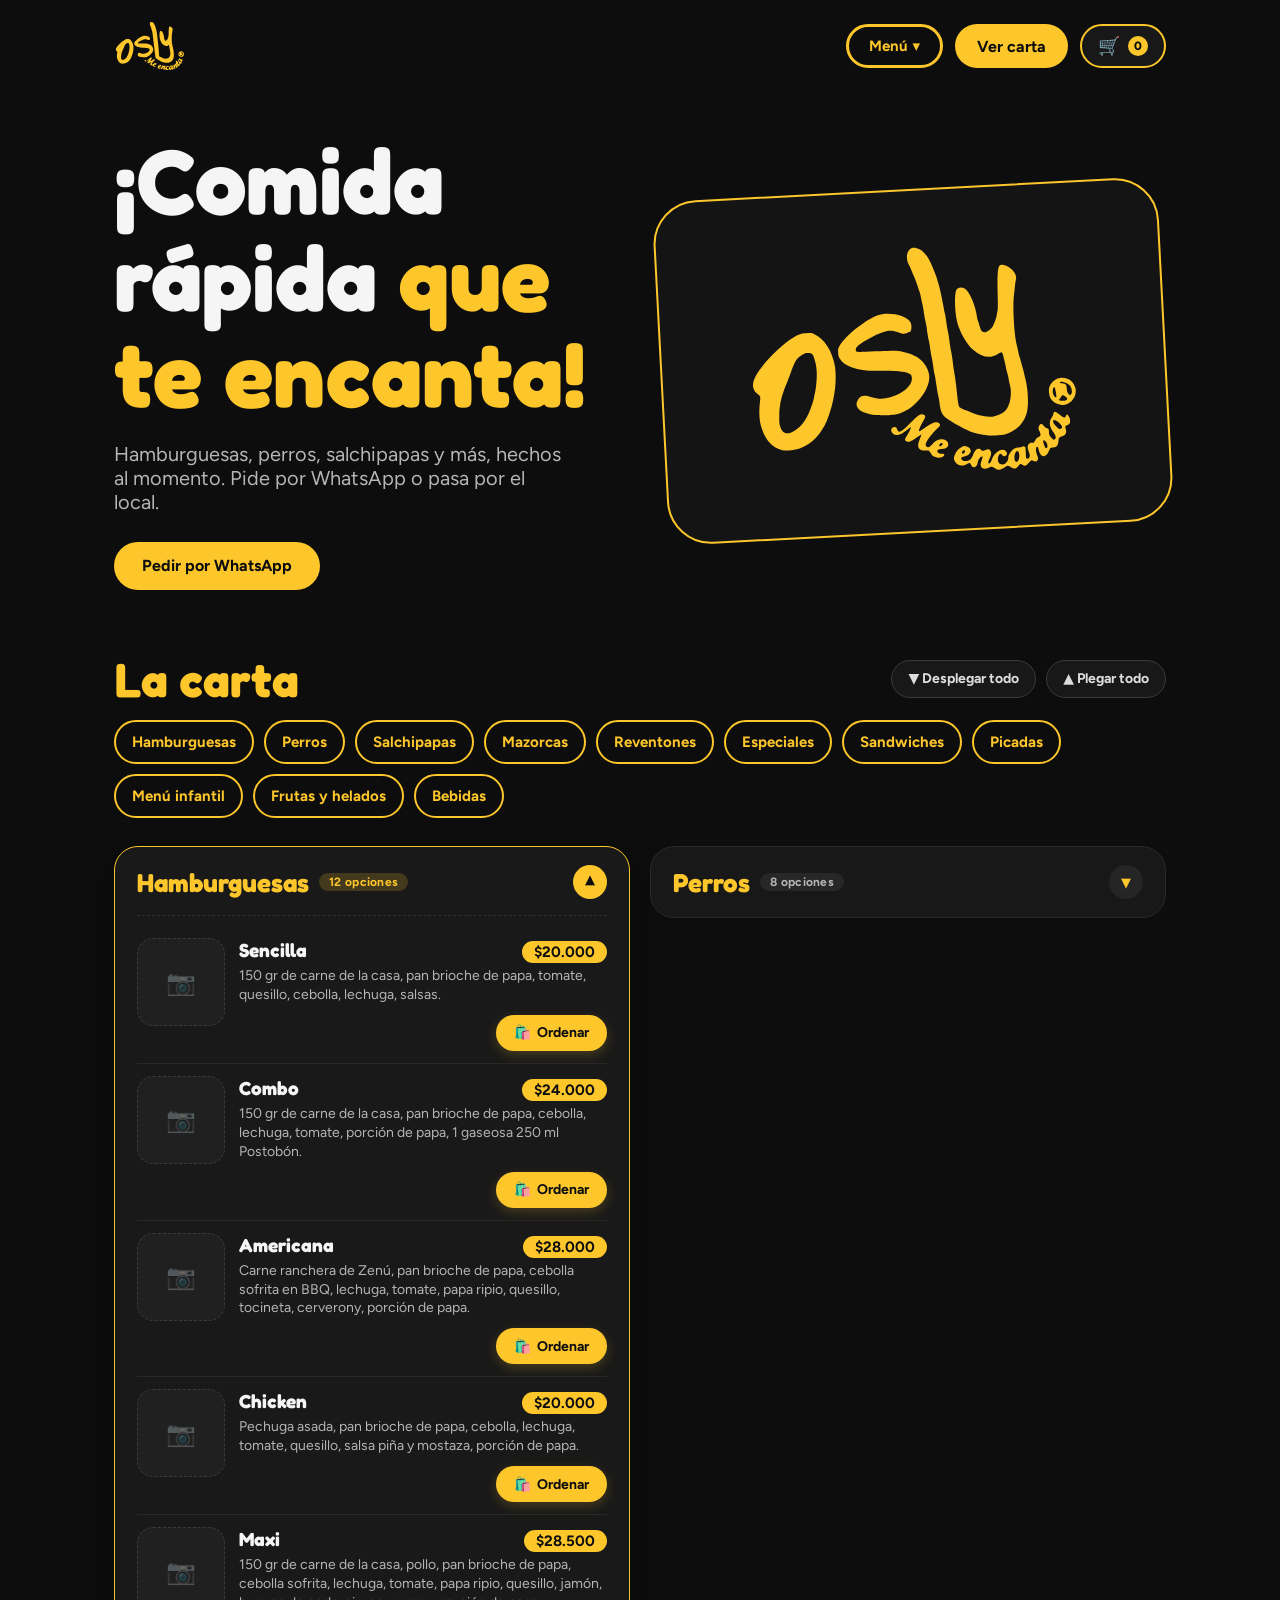
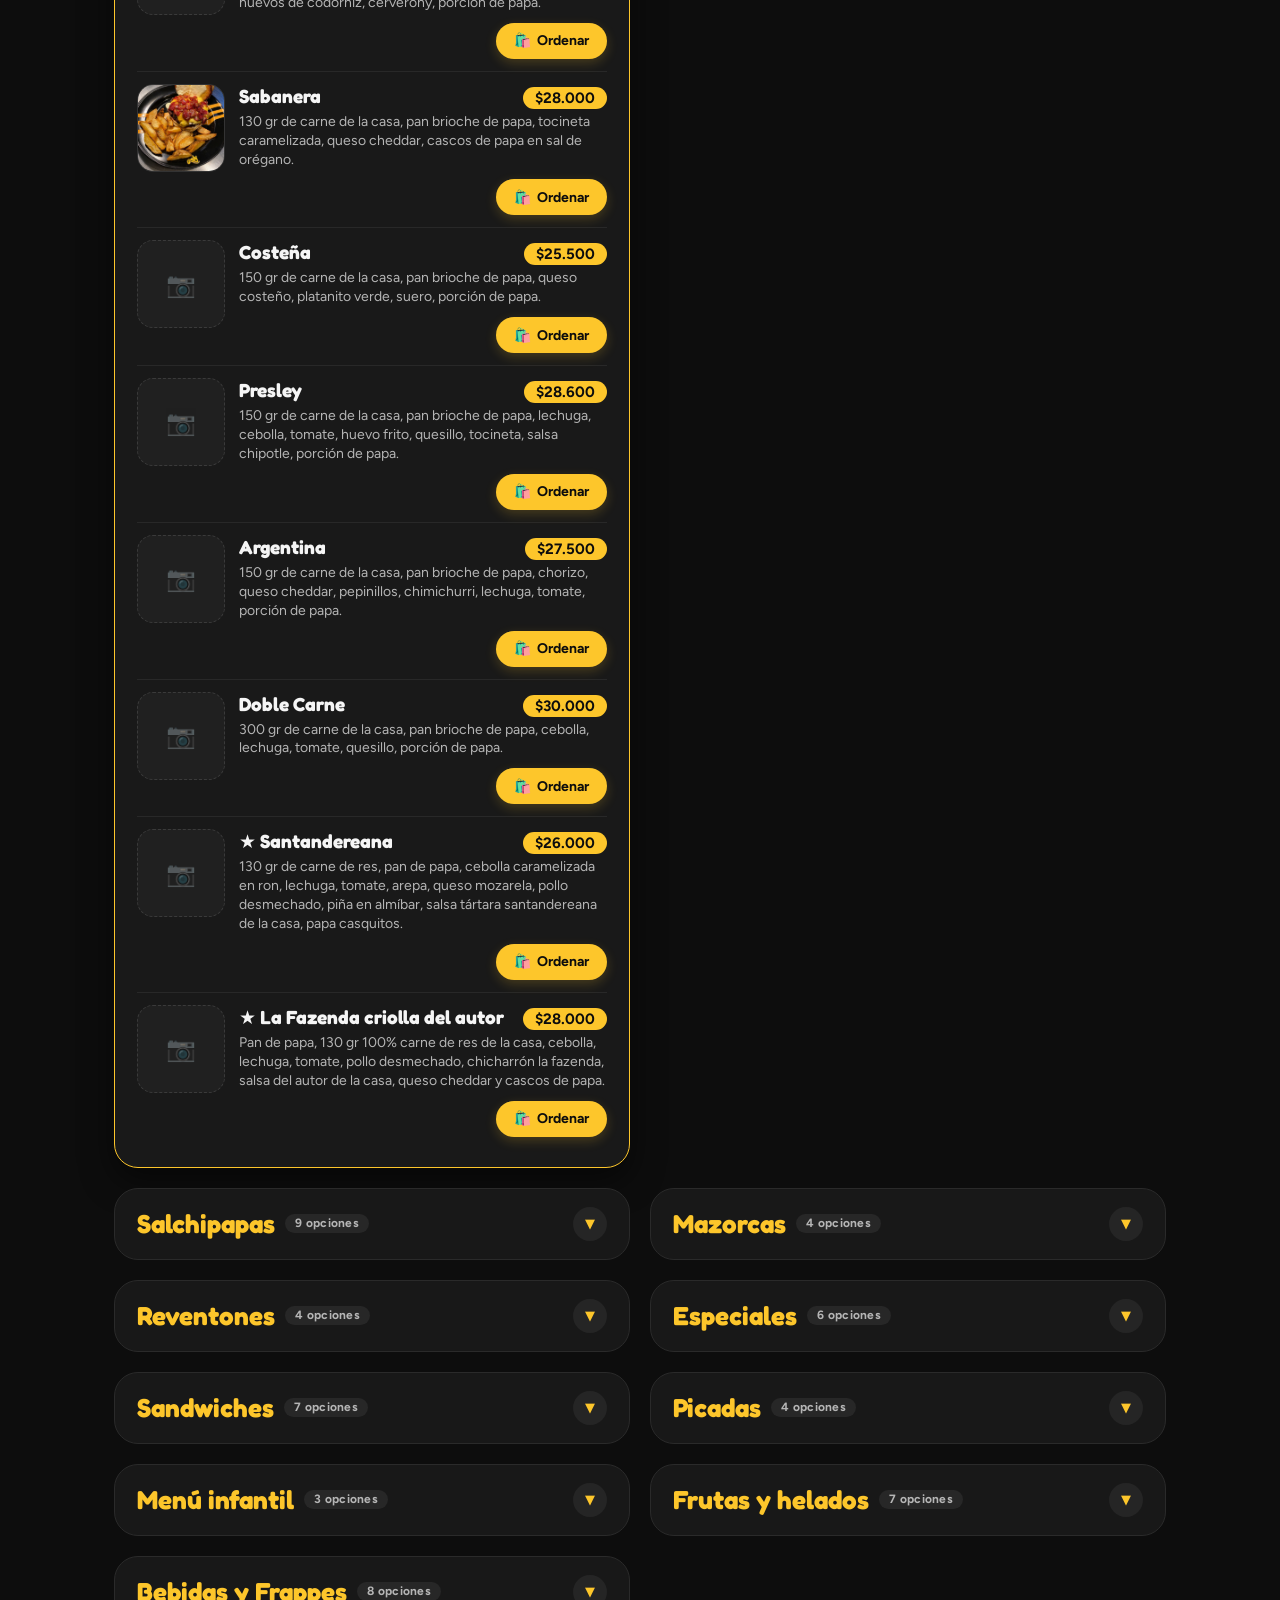
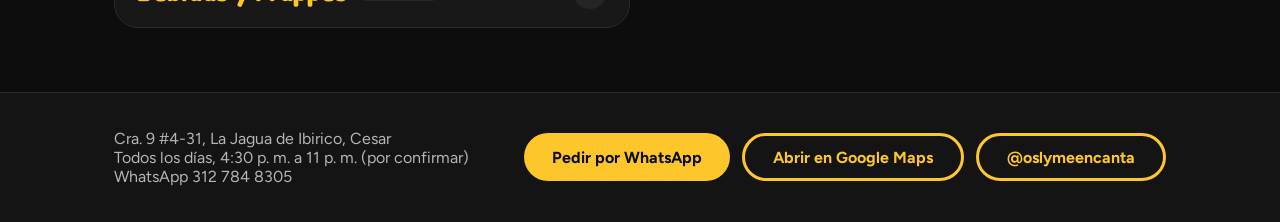
==== commit 072d061f: "carrito-pedido" ====
--- a/index.html
+++ b/index.html
@@ -42,6 +42,10 @@
       </div>
     </details>
     <a class="b btn-nav" href="#carta">Ver carta</a>
+    <button type="button" class="nav-cart-btn" id="btnNavCart" aria-label="Ver carrito de compras">
+      <span class="nav-cart-icon">🛒</span>
+      <span class="nav-cart-badge" id="navCartBadge">0</span>
+    </button>
   </div>
 </nav>
 
@@ -955,40 +959,161 @@
 </footer>
 </div>
 
-<!-- Modal para Ordenar Plato -->
-<div id="orderModal" class="order-modal-backdrop" aria-hidden="true" role="dialog" aria-modal="true" aria-labelledby="orderModalTitle">
+<!-- ========================================== -->
+<!-- 1. MODAL: PERSONALIZAR Y AÑADIR AL CARRITO -->
+<!-- ========================================== -->
+<div id="customDishModal" class="order-modal-backdrop" aria-hidden="true" role="dialog" aria-modal="true" aria-labelledby="customDishModalTitle">
   <div class="order-modal">
     <!-- Encabezado del modal -->
     <div class="order-modal-header">
-      <div class="order-modal-badge">Personaliza tu pedido</div>
-      <button type="button" class="order-modal-close" id="btnCloseOrderModal" aria-label="Cerrar modal">&times;</button>
+      <div class="order-modal-badge">Personaliza tu plato</div>
+      <button type="button" class="order-modal-close" id="btnCloseCustomDishModal" aria-label="Cerrar modal">&times;</button>
     </div>
 
     <!-- Contenido con scroll -->
     <div class="order-modal-scroll">
       <!-- Tarjeta resumen del plato -->
       <div class="order-dish-preview">
-        <div class="order-dish-img-wrap" id="orderDishImgWrap">
-          <img id="orderDishImg" src="" alt="Plato seleccionado" style="display:none;">
-          <span id="orderDishImgPlaceholder" class="order-dish-placeholder">🍽️</span>
+        <div class="order-dish-img-wrap" id="customDishImgWrap">
+          <img id="customDishImg" src="" alt="Plato seleccionado" style="display:none;">
+          <span id="customDishImgPlaceholder" class="order-dish-placeholder">🍽️</span>
         </div>
         <div class="order-dish-details">
-          <span class="order-dish-category" id="orderDishCategory">Categoría</span>
-          <h3 class="order-dish-title" id="orderModalTitle">Nombre del plato</h3>
+          <span class="order-dish-category" id="customDishCategory">Categoría</span>
+          <h3 class="order-dish-title" id="customDishModalTitle">Nombre del plato</h3>
+          <p class="order-dish-desc" id="customDishDesc"></p>
           <div class="order-dish-price-row">
-            <span class="order-dish-price" id="orderDishPrice">$0</span>
+            <span class="order-dish-price" id="customDishPrice">$0</span>
             <!-- Selector de cantidad -->
             <div class="order-qty-control">
-              <button type="button" class="order-qty-btn" id="btnQtyMinus" aria-label="Disminuir cantidad">−</button>
-              <span class="order-qty-val" id="orderQtyVal">1</span>
-              <button type="button" class="order-qty-btn" id="btnQtyPlus" aria-label="Aumentar cantidad">+</button>
+              <button type="button" class="order-qty-btn" id="btnCustomQtyMinus" aria-label="Disminuir cantidad">−</button>
+              <span class="order-qty-val" id="customQtyVal">1</span>
+              <button type="button" class="order-qty-btn" id="btnCustomQtyPlus" aria-label="Aumentar cantidad">+</button>
             </div>
           </div>
         </div>
       </div>
 
-      <!-- Formulario de pedido -->
-      <form id="orderForm" class="order-form" novalidate>
+      <form id="customDishForm" novalidate>
+        <!-- Preferencia de salsas -->
+        <div class="form-group" id="sauceGroup">
+          <label class="form-label">
+            <span class="form-label-icon">🥣</span>
+            ¿Deseas la salsa aparte? <span class="req">*</span>
+          </label>
+          <div class="sauce-options">
+            <label class="sauce-card is-selected">
+              <input type="radio" name="customSauceOption" value="salsa_aparte" checked>
+              <div class="card-content-inner">
+                <span class="card-icon">🥣</span>
+                <div class="card-text">
+                  <strong>Salsa aparte</strong>
+                  <small>En vasitos</small>
+                </div>
+              </div>
+            </label>
+            <label class="sauce-card">
+              <input type="radio" name="customSauceOption" value="salsa_en_plato">
+              <div class="card-content-inner">
+                <span class="card-icon">🍔</span>
+                <div class="card-text">
+                  <strong>En el plato</strong>
+                  <small>Tradicional</small>
+                </div>
+              </div>
+            </label>
+            <label class="sauce-card">
+              <input type="radio" name="customSauceOption" value="sin_salsa">
+              <div class="card-content-inner">
+                <span class="card-icon">🚫</span>
+                <div class="card-text">
+                  <strong>Sin salsas</strong>
+                  <small>Sin salsas</small>
+                </div>
+              </div>
+            </label>
+          </div>
+        </div>
+
+        <!-- Ingredientes a agregar o quitar -->
+        <div class="form-group">
+          <label for="customIngredients" class="form-label">
+            <span class="form-label-icon">🥓</span>
+            ¿Qué ingrediente quieres agregar o quitar? <small class="opt">(opcional)</small>
+          </label>
+          <textarea 
+            id="customIngredients" 
+            name="ingredients" 
+            rows="2" 
+            class="form-control" 
+            placeholder="Ej: Sin cebolla, agregar tocineta, carne bien asada, sin ripio, etc."
+          ></textarea>
+        </div>
+
+        <!-- Resumen de precio de este artículo -->
+        <div class="order-summary-footer">
+          <div class="order-total-block">
+            <span class="order-total-label">Subtotal de este plato:</span>
+            <span class="order-total-amount" id="customDishSubtotal">$0</span>
+          </div>
+        </div>
+
+        <!-- Acciones del modal -->
+        <div class="order-modal-actions">
+          <button type="button" class="btn-cancel" id="btnCancelCustomDish">Cancelar</button>
+          <button type="submit" class="btn-add-to-cart" id="btnAddToCart">
+            <span class="btn-icon">🛒</span>
+            <span id="btnAddToCartText">Añadir al pedido</span>
+          </button>
+        </div>
+      </form>
+    </div>
+  </div>
+</div>
+
+<!-- ========================================== -->
+<!-- 2. MODAL: CARRITO Y CHECKOUT UNIFICADO -->
+<!-- ========================================== -->
+<div id="cartModal" class="order-modal-backdrop" aria-hidden="true" role="dialog" aria-modal="true" aria-labelledby="cartModalTitle">
+  <div class="order-modal cart-modal-container">
+    <!-- Encabezado del carrito -->
+    <div class="order-modal-header">
+      <div class="order-modal-badge">
+        <span>🛒 Tu Pedido</span>
+        <span class="cart-header-count" id="cartHeaderCount">0</span>
+      </div>
+      <button type="button" class="order-modal-close" id="btnCloseCartModal" aria-label="Cerrar carrito">&times;</button>
+    </div>
+
+    <!-- Contenido con scroll -->
+    <div class="order-modal-scroll" id="cartModalScroll">
+      <!-- Lista de artículos en el carrito -->
+      <div class="cart-section-title">
+        <span>Platos y bebidas seleccionados</span>
+        <button type="button" class="btn-clear-cart" id="btnClearCart" title="Vaciar carrito">Vaciar</button>
+      </div>
+
+      <div id="cartItemsList" class="cart-items-list">
+        <!-- Renderizado dinámico vía JavaScript -->
+      </div>
+
+      <!-- Accesos directos para agregar bebidas u otros acompañamientos -->
+      <div class="cart-quick-adds">
+        <span class="cart-quick-label">¿Deseas añadir algo más a tu pedido?</span>
+        <div class="cart-quick-chips">
+          <a href="#bebidas" class="cart-chip-link" id="cartAddDrinksLink">🥤 Bebidas y Frappes</a>
+          <a href="#frutas" class="cart-chip-link" id="cartAddDessertsLink">🍧 Frutas y Helados</a>
+          <a href="#carta" class="cart-chip-link" id="cartAddMoreLink">➕ Ver toda la Carta</a>
+        </div>
+      </div>
+
+      <!-- Formulario de entrega, cliente y pago -->
+      <form id="cartCheckoutForm" class="order-form" novalidate>
+        <div class="cart-section-divider"></div>
+        <div class="cart-section-title">
+          <span>Datos para la entrega</span>
+        </div>
+
         <!-- 1. Tipo de entrega -->
         <div class="form-group">
           <label class="form-label">
@@ -996,18 +1121,18 @@
             ¿Cómo deseas recibir tu pedido? <span class="req">*</span>
           </label>
           <div class="delivery-options">
-            <label class="delivery-card is-selected" id="cardDeliveryDomicilio">
-              <input type="radio" name="deliveryType" value="domicilio" checked>
+            <label class="delivery-card is-selected" id="cartCardDeliveryDomicilio">
+              <input type="radio" name="cartDeliveryType" value="domicilio" checked>
               <div class="card-content-inner">
                 <span class="card-icon">🛵</span>
                 <div class="card-text">
                   <strong>Envío a domicilio</strong>
-                  <small>Llega directo a tu puerta</small>
+                  <small>Te lo llevamos a tu casa</small>
                 </div>
               </div>
             </label>
-            <label class="delivery-card" id="cardDeliveryRecoger">
-              <input type="radio" name="deliveryType" value="recoger">
+            <label class="delivery-card" id="cartCardDeliveryRecoger">
+              <input type="radio" name="cartDeliveryType" value="recoger">
               <div class="card-content-inner">
                 <span class="card-icon">🛍️</span>
                 <div class="card-text">
@@ -1019,15 +1144,15 @@
           </div>
         </div>
 
-        <!-- 2. Dirección de entrega (condicional si es a domicilio) -->
-        <div class="form-group delivery-address-group" id="deliveryAddressGroup">
-          <label for="orderAddress" class="form-label">
+        <!-- 2. Dirección de entrega (condicional para domicilio) -->
+        <div class="form-group delivery-address-group" id="cartDeliveryAddressGroup">
+          <label for="cartAddress" class="form-label">
             <span class="form-label-icon">📍</span>
             Dirección de entrega <span class="req">*</span>
           </label>
           <input 
             type="text" 
-            id="orderAddress" 
+            id="cartAddress" 
             name="address" 
             class="form-control" 
             placeholder="Ej: Cra. 12 # 4-50, Barrio Centro (o indicaciones)" 
@@ -1039,13 +1164,13 @@
         <!-- 3. Datos del cliente (Nombre y Teléfono) -->
         <div class="form-group-row">
           <div class="form-group">
-            <label for="orderCustomerName" class="form-label">
+            <label for="cartCustomerName" class="form-label">
               <span class="form-label-icon">👤</span>
               Tu nombre <span class="req">*</span>
             </label>
             <input 
               type="text" 
-              id="orderCustomerName" 
+              id="cartCustomerName" 
               name="customerName" 
               class="form-control" 
               placeholder="Ej: Carlos Gómez" 
@@ -1054,13 +1179,13 @@
             >
           </div>
           <div class="form-group">
-            <label for="orderCustomerPhone" class="form-label">
+            <label for="cartCustomerPhone" class="form-label">
               <span class="form-label-icon">📞</span>
               Teléfono <small class="opt">(opcional)</small>
             </label>
             <input 
               type="tel" 
-              id="orderCustomerPhone" 
+              id="cartCustomerPhone" 
               name="customerPhone" 
               class="form-control" 
               placeholder="Ej: 312 000 0000" 
@@ -1076,8 +1201,8 @@
             Método de pago <span class="req">*</span>
           </label>
           <div class="payment-options">
-            <label class="payment-card is-selected" id="cardPaymentEfectivo">
-              <input type="radio" name="paymentMethod" value="efectivo" checked>
+            <label class="payment-card is-selected" id="cartCardPaymentEfectivo">
+              <input type="radio" name="cartPaymentMethod" value="efectivo" checked>
               <div class="card-content-inner">
                 <span class="card-icon">💵</span>
                 <div class="card-text">
@@ -1086,8 +1211,8 @@
                 </div>
               </div>
             </label>
-            <label class="payment-card" id="cardPaymentTransferencia">
-              <input type="radio" name="paymentMethod" value="transferencia">
+            <label class="payment-card" id="cartCardPaymentTransferencia">
+              <input type="radio" name="cartPaymentMethod" value="transferencia">
               <div class="card-content-inner">
                 <span class="card-icon">📲</span>
                 <div class="card-text">
@@ -1098,20 +1223,20 @@
             </label>
           </div>
 
-          <!-- Si es Efectivo: ¿Con cuánto paga? -->
-          <div class="payment-extra-box" id="paymentEfectivoBox">
-            <label for="orderCashAmount" class="form-sublabel">¿Con cuánto vas a pagar? <small class="opt">(opcional)</small></label>
+          <!-- Si es Efectivo: Con cuánto paga -->
+          <div class="payment-extra-box" id="cartPaymentEfectivoBox">
+            <label for="cartCashAmount" class="form-sublabel">¿Con cuánto vas a pagar? <small class="opt">(opcional)</small></label>
             <input 
               type="text" 
-              id="orderCashAmount" 
+              id="cartCashAmount" 
               name="cashAmount" 
               class="form-control form-control-sm" 
               placeholder="Ej: $50.000 (para llevarte el cambio exacto)"
             >
           </div>
 
-          <!-- Si es Transferencia: Mensaje informativo y app/banco -->
-          <div class="payment-extra-box" id="paymentTransferenciaBox" style="display: none;">
+          <!-- Si es Transferencia: Cuentas y app -->
+          <div class="payment-extra-box" id="cartPaymentTransferenciaBox" style="display: none;">
             <div class="transfer-info-banner">
               <span class="transfer-icon">💡</span>
               <div>
@@ -1119,8 +1244,8 @@
                 <p>Al enviar el pedido a WhatsApp te confirmaremos los números de cuenta (Nequi / Bancolombia) para tu transferencia.</p>
               </div>
             </div>
-            <label for="orderTransferApp" class="form-sublabel">¿Desde qué app o banco vas a transferir? <small class="opt">(opcional)</small></label>
-            <select id="orderTransferApp" name="transferApp" class="form-control form-control-sm">
+            <label for="cartTransferApp" class="form-sublabel">¿Desde qué app o banco vas a transferir? <small class="opt">(opcional)</small></label>
+            <select id="cartTransferApp" name="transferApp" class="form-control form-control-sm">
               <option value="Por definir">Seleccionar app / banco...</option>
               <option value="Nequi">Nequi</option>
               <option value="Bancolombia">Bancolombia</option>
@@ -1130,92 +1255,52 @@
           </div>
         </div>
 
-        <!-- 5. Ingredientes a agregar o quitar -->
+        <!-- 5. Notas generales del pedido -->
         <div class="form-group">
-          <label for="orderIngredients" class="form-label">
-            <span class="form-label-icon">🥓</span>
-            ¿Qué ingrediente quieres agregar o quitar? <small class="opt">(opcional)</small>
+          <label for="cartOrderNotes" class="form-label">
+            <span class="form-label-icon">📝</span>
+            Notas o comentarios del pedido <small class="opt">(opcional)</small>
           </label>
           <textarea 
-            id="orderIngredients" 
-            name="ingredients" 
+            id="cartOrderNotes" 
+            name="orderNotes" 
             rows="2" 
             class="form-control" 
-            placeholder="Ej: Sin cebolla, agregar tocineta, carne bien asada, sin ripio, etc."
+            placeholder="Ej: Por favor enviar servilletas extras, timbrar al llegar, etc."
           ></textarea>
         </div>
 
-        <!-- 6. Salsa aparte -->
-        <div class="form-group">
-          <label class="form-label">
-            <span class="form-label-icon">🥣</span>
-            ¿Deseas la salsa aparte? <span class="req">*</span>
-          </label>
-          <div class="sauce-options">
-            <label class="sauce-card is-selected">
-              <input type="radio" name="sauceOption" value="salsa_aparte" checked>
-              <div class="card-content-inner">
-                <span class="card-icon">🥣</span>
-                <div class="card-text">
-                  <strong>Salsa aparte</strong>
-                  <small>En vasitos</small>
-                </div>
-              </div>
-            </label>
-            <label class="sauce-card">
-              <input type="radio" name="sauceOption" value="salsa_en_plato">
-              <div class="card-content-inner">
-                <span class="card-icon">🍔</span>
-                <div class="card-text">
-                  <strong>En el plato</strong>
-                  <small>Tradicional</small>
-                </div>
-              </div>
-            </label>
-            <label class="sauce-card">
-              <input type="radio" name="sauceOption" value="sin_salsa">
-              <div class="card-content-inner">
-                <span class="card-icon">🚫</span>
-                <div class="card-text">
-                  <strong>Sin salsas</strong>
-                  <small>Sin salsas</small>
-                </div>
-              </div>
-            </label>
-          </div>
-        </div>
-
-        <!-- Resumen de total estimado -->
+        <!-- Resumen del total general -->
         <div class="order-summary-footer">
           <div class="order-total-block">
-            <span class="order-total-label">Subtotal estimado:</span>
-            <span class="order-total-amount" id="orderTotalAmount">$0</span>
+            <span class="order-total-label">Total estimado del pedido:</span>
+            <span class="order-total-amount" id="cartTotalAmount">$0</span>
           </div>
           <p class="order-disclaimer">* Los costos de domicilio o adiciones extras se confirmarán por WhatsApp.</p>
         </div>
 
         <!-- Mensaje de error / validación -->
-        <div id="orderFormError" class="order-form-error" style="display: none;" role="alert"></div>
+        <div id="cartFormError" class="order-form-error" style="display: none;" role="alert"></div>
 
         <!-- Acciones del modal -->
         <div class="order-modal-actions">
-          <button type="button" class="btn-cancel" id="btnCancelOrder">Cancelar</button>
-          <button type="submit" class="btn-submit-order" id="btnSubmitOrder">
+          <button type="button" class="btn-cancel" id="btnContinueShopping">Seguir eligiendo</button>
+          <button type="submit" class="btn-submit-order" id="btnSubmitCartOrder">
             <svg width="20" height="20" viewBox="0 0 24 24" fill="currentColor" aria-hidden="true">
               <path d="M12.031 6.172c-3.181 0-5.767 2.586-5.768 5.766-.001 1.298.38 2.27 1.019 3.287l-.582 2.128 2.182-.573c.978.58 1.911.928 3.145.929 3.178 0 5.767-2.587 5.768-5.766 0-3.18-2.587-5.771-5.764-5.771zm3.392 8.244c-.144.405-.837.774-1.17.824-.299.045-.677.063-1.092-.069-.252-.08-.575-.187-.988-.365-1.739-.751-2.874-2.502-2.961-2.617-.087-.116-.708-.94-.708-1.793s.448-1.273.607-1.446c.159-.173.346-.217.462-.217l.332.006c.106.005.249-.04.39.298.144.347.491 1.2.534 1.287.043.087.072.188.014.304-.058.116-.087.188-.173.289l-.26.304c-.087.086-.177.18-.076.354.101.174.449.741.964 1.201.662.591 1.221.774 1.394.861.174.086.275.072.376-.044.101-.116.433-.506.549-.68.116-.173.231-.144.39-.086s1.011.477 1.184.564.289.13.332.202c.045.072.045.419-.099.824zm-3.392-12.416c-5.522 0-10 4.477-10 10 0 1.777.468 3.447 1.285 4.896l-1.365 4.988 5.12-1.343c1.405.772 3.013 1.219 4.72 1.219 5.522 0 10-4.477 10-10s-4.478-10-10-10z"/>
             </svg>
-            Pedir por WhatsApp
+            <span id="btnSubmitCartText">Pedir todo por WhatsApp</span>
           </button>
         </div>
       </form>
 
       <!-- Pantalla de confirmación tras enviar -->
-      <div id="orderSuccessScreen" class="order-success-screen" style="display: none;">
+      <div id="cartSuccessScreen" class="order-success-screen" style="display: none;">
         <div class="order-success-icon">🚀</div>
-        <h4>¡Pedido generado!</h4>
-        <p>Te hemos redirigido a WhatsApp para confirmar tu pedido con el restaurante.</p>
-        <p>Si la ventana no se abrió automáticamente, haz clic en el botón de abajo:</p>
-        <a id="orderWaDirectLink" href="#" target="_blank" rel="noopener" class="btn-submit-order" style="text-decoration:none; display:inline-flex;">
+        <h4>¡Pedido enviado con éxito!</h4>
+        <p>Te hemos redirigido a WhatsApp para confirmar los detalles de tu pedido con el restaurante.</p>
+        <p>Si la ventana no se abrió automáticamente, presiona el botón de abajo:</p>
+        <a id="cartWaDirectLink" href="#" target="_blank" rel="noopener" class="btn-submit-order" style="text-decoration:none; display:inline-flex; width:auto;">
           Abrir WhatsApp
         </a>
       </div>
@@ -1223,6 +1308,37 @@
   </div>
 </div>
 
+<!-- ========================================== -->
+<!-- 3. BARRA FLOTANTE DEL CARRITO -->
+<!-- ========================================== -->
+<div id="floatingCartBar" class="floating-cart-bar" style="display: none;">
+  <div class="floating-cart-inner" id="floatingCartTrigger">
+    <div class="floating-cart-left">
+      <div class="floating-cart-badge-wrap">
+        <span class="floating-cart-icon">🛒</span>
+        <span class="floating-cart-badge" id="floatingCartCount">0</span>
+      </div>
+      <div class="floating-cart-info">
+        <span class="floating-cart-title">Tu pedido</span>
+        <span class="floating-cart-total" id="floatingCartTotal">$0</span>
+      </div>
+    </div>
+    <div class="floating-cart-right">
+      <span class="floating-cart-cta">Ver pedido</span>
+      <span class="floating-cart-arrow">➔</span>
+    </div>
+  </div>
+</div>
+
+<!-- ========================================== -->
+<!-- 4. TOAST DE CONFIRMACIÓN AL AGREGAR -->
+<!-- ========================================== -->
+<div id="cartToast" class="cart-toast" role="status" aria-live="polite">
+  <span class="cart-toast-icon">✅</span>
+  <span class="cart-toast-msg" id="cartToastMsg">¡Plato añadido al pedido!</span>
+</div>
+
+
 <script src="js/main.js" defer></script>
 </body>
 </html>
--- a/css/styles.css
+++ b/css/styles.css
@@ -93,7 +93,7 @@
 .footer { background: #141414; border-top: 1px solid #2c2c2c; color: #b5b5b5; padding: 36px 0; }
 .footer-inner { display: flex; justify-content: space-between; gap: 24px; flex-wrap: wrap; align-items: center; }
 .footer-actions { display: flex; gap: 12px; flex-wrap: wrap; }
-@media (max-width: 400px) { .carta-grid { grid-template-columns: 1fr; } }
+@media (max-width: 768px) { .carta-grid { grid-template-columns: 1fr; } }
 
 /* Botón Ordenar en cada plato */
 .item-actions {
@@ -691,17 +691,596 @@
   margin-bottom: 16px;
 }
 
-/* Responsividad en móviles */
+/* ==========================================
+   SISTEMA DE CARRITO DE COMPRAS Y PEDIDOS
+   ========================================== */
+
+/* Botón Carrito en Navbar */
+.nav-cart-btn {
+  position: relative;
+  display: inline-flex;
+  align-items: center;
+  justify-content: center;
+  gap: 8px;
+  min-height: 44px;
+  padding: 0 16px;
+  border-radius: 999px;
+  background: #181818;
+  border: 2px solid #FDC62B;
+  color: #FDC62B;
+  font-family: Figtree, system-ui, sans-serif;
+  font-size: 15px;
+  font-weight: 700;
+  cursor: pointer;
+  transition: transform 0.15s ease, background 0.2s ease, box-shadow 0.2s ease;
+}
+.nav-cart-btn:hover {
+  background: rgba(253, 198, 43, 0.15);
+  transform: translateY(-2px);
+  box-shadow: 0 4px 14px rgba(253, 198, 43, 0.25);
+}
+.nav-cart-icon {
+  font-size: 18px;
+}
+.nav-cart-badge {
+  background: #FDC62B;
+  color: #0d0d0d;
+  font-size: 12px;
+  font-weight: 800;
+  min-width: 20px;
+  height: 20px;
+  border-radius: 999px;
+  display: inline-flex;
+  align-items: center;
+  justify-content: center;
+  padding: 0 5px;
+  line-height: 1;
+}
+.nav-cart-badge.has-items {
+  animation: pulseBadge 0.3s ease;
+}
+@keyframes pulseBadge {
+  0% { transform: scale(1); }
+  50% { transform: scale(1.3); }
+  100% { transform: scale(1); }
+}
+
+/* Botón Añadir al Pedido en Modal de Plato */
+.btn-add-to-cart {
+  flex: 1;
+  background: #FDC62B;
+  color: #0d0d0d;
+  border: none;
+  border-radius: 999px;
+  font-family: Figtree, system-ui, sans-serif;
+  font-size: 15px;
+  font-weight: 700;
+  padding: 0 20px;
+  min-height: 46px;
+  cursor: pointer;
+  display: inline-flex;
+  align-items: center;
+  justify-content: center;
+  gap: 8px;
+  transition: all 0.2s ease;
+  box-shadow: 0 4px 14px rgba(253, 198, 43, 0.3);
+}
+.btn-add-to-cart:hover {
+  filter: brightness(1.1);
+  transform: translateY(-1px);
+  box-shadow: 0 6px 18px rgba(253, 198, 43, 0.45);
+}
+.btn-add-to-cart:active {
+  transform: translateY(0);
+}
+
+/* Modal del Carrito */
+.cart-modal-container {
+  max-width: 580px;
+}
+.cart-header-count {
+  font-size: 12px;
+  background: #252525;
+  color: #FDC62B;
+  border-radius: 999px;
+  padding: 2px 8px;
+  margin-left: 6px;
+  font-weight: 700;
+}
+.cart-section-title {
+  display: flex;
+  align-items: center;
+  justify-content: space-between;
+  font-family: Fredoka, system-ui, sans-serif;
+  font-size: 14px;
+  text-transform: uppercase;
+  letter-spacing: 0.6px;
+  color: #FDC62B;
+  margin-bottom: 12px;
+}
+.btn-clear-cart {
+  background: none;
+  border: none;
+  color: #777;
+  font-size: 12px;
+  font-weight: 600;
+  font-family: Figtree, system-ui, sans-serif;
+  cursor: pointer;
+  padding: 2px 6px;
+  border-radius: 4px;
+  transition: color 0.15s, background 0.15s;
+}
+.btn-clear-cart:hover {
+  color: #ef4444;
+  background: rgba(239, 68, 68, 0.1);
+}
+
+/* Lista y Tarjetas de Artículos en el Carrito */
+.cart-items-list {
+  display: flex;
+  flex-direction: column;
+  gap: 10px;
+  margin-bottom: 14px;
+}
+.cart-item-card {
+  background: #191919;
+  border: 1px solid #2a2a2a;
+  border-radius: 14px;
+  padding: 12px 14px;
+  transition: border-color 0.15s ease;
+}
+.cart-item-card:hover {
+  border-color: #3d3d3d;
+}
+.cart-item-top {
+  display: flex;
+  justify-content: space-between;
+  align-items: flex-start;
+  gap: 10px;
+}
+.cart-item-title-wrap {
+  flex: 1;
+  min-width: 0;
+}
+.cart-item-name {
+  font-family: Fredoka, system-ui, sans-serif;
+  font-size: 17px;
+  color: #fff;
+  margin: 0;
+  line-height: 1.25;
+}
+.cart-item-unit-price {
+  font-size: 13px;
+  color: #999;
+  margin-top: 3px;
+}
+.cart-item-remove-btn {
+  background: none;
+  border: none;
+  color: #777;
+  cursor: pointer;
+  font-size: 15px;
+  padding: 4px 6px;
+  border-radius: 6px;
+  line-height: 1;
+  transition: all 0.15s;
+}
+.cart-item-remove-btn:hover {
+  color: #ef4444;
+  background: rgba(239, 68, 68, 0.15);
+}
+.cart-item-notes {
+  margin-top: 8px;
+  display: flex;
+  flex-wrap: wrap;
+  gap: 6px;
+}
+.cart-note-chip {
+  font-size: 11px;
+  background: #222;
+  color: #bbb;
+  padding: 2px 8px;
+  border-radius: 6px;
+  border: 1px solid #333;
+  line-height: 1.3;
+}
+.cart-item-bottom {
+  display: flex;
+  justify-content: space-between;
+  align-items: center;
+  margin-top: 10px;
+  padding-top: 8px;
+  border-top: 1px dashed #262626;
+}
+.cart-item-subtotal {
+  font-family: Fredoka, system-ui, sans-serif;
+  font-size: 16px;
+  font-weight: 700;
+  color: #FDC62B;
+}
+
+/* Estado de Carrito Vacío */
+.cart-empty-state {
+  text-align: center;
+  padding: 30px 14px;
+  background: #181818;
+  border: 1px dashed #333;
+  border-radius: 16px;
+  margin-bottom: 16px;
+}
+.cart-empty-icon {
+  font-size: 46px;
+  margin-bottom: 10px;
+  opacity: 0.7;
+}
+.cart-empty-title {
+  font-size: 18px;
+  color: #fff;
+  font-family: Fredoka, system-ui, sans-serif;
+  margin: 0 0 6px;
+}
+.cart-empty-text {
+  font-size: 13px;
+  color: #999;
+  margin: 0 0 16px;
+}
+.btn-explore-menu {
+  display: inline-flex;
+  align-items: center;
+  gap: 6px;
+  background: #FDC62B;
+  color: #0d0d0d;
+  font-weight: 700;
+  font-size: 13px;
+  padding: 8px 18px;
+  border-radius: 999px;
+  text-decoration: none;
+  transition: filter 0.15s;
+}
+.btn-explore-menu:hover {
+  filter: brightness(1.1);
+}
+
+/* Accesos Rápidos para Bebidas y Postres */
+.cart-quick-adds {
+  background: #181818;
+  border: 1px dashed #333;
+  border-radius: 14px;
+  padding: 12px 14px;
+  margin: 12px 0 16px;
+}
+.cart-quick-label {
+  display: block;
+  font-size: 12px;
+  color: #bbb;
+  font-weight: 600;
+  margin-bottom: 8px;
+}
+.cart-quick-chips {
+  display: flex;
+  flex-wrap: wrap;
+  gap: 8px;
+}
+.cart-chip-link {
+  display: inline-flex;
+  align-items: center;
+  font-size: 12px;
+  font-weight: 700;
+  background: #242424;
+  color: #FDC62B;
+  border: 1px solid rgba(253, 198, 43, 0.3);
+  padding: 5px 12px;
+  border-radius: 999px;
+  text-decoration: none;
+  transition: all 0.15s ease;
+}
+.cart-chip-link:hover {
+  background: #FDC62B;
+  color: #0d0d0d;
+}
+.cart-section-divider {
+  height: 1px;
+  background: #282828;
+  margin: 18px 0 14px;
+}
+
+/* Barra Flotante Inferior del Carrito */
+.floating-cart-bar {
+  position: fixed;
+  bottom: 20px;
+  left: 50%;
+  transform: translateX(-50%);
+  width: calc(100% - 32px);
+  max-width: 500px;
+  z-index: 1500;
+  animation: floatCartSlideUp 0.32s cubic-bezier(0.16, 1, 0.3, 1);
+}
+@keyframes floatCartSlideUp {
+  from {
+    opacity: 0;
+    transform: translate(-50%, 30px) scale(0.96);
+  }
+  to {
+    opacity: 1;
+    transform: translate(-50%, 0) scale(1);
+  }
+}
+.floating-cart-inner {
+  display: flex;
+  align-items: center;
+  justify-content: space-between;
+  background: #141414;
+  border: 2px solid #FDC62B;
+  border-radius: 999px;
+  padding: 8px 12px 8px 16px;
+  box-shadow: 0 14px 40px rgba(0, 0, 0, 0.85), 0 0 25px rgba(253, 198, 43, 0.22);
+  cursor: pointer;
+  transition: transform 0.18s ease, box-shadow 0.18s ease, filter 0.15s;
+  user-select: none;
+}
+.floating-cart-inner:hover {
+  transform: translateY(-2px);
+  box-shadow: 0 18px 46px rgba(0, 0, 0, 0.9), 0 0 32px rgba(253, 198, 43, 0.35);
+  filter: brightness(1.06);
+}
+.floating-cart-inner:active {
+  transform: translateY(0);
+}
+.floating-cart-left {
+  display: flex;
+  align-items: center;
+  gap: 12px;
+}
+.floating-cart-badge-wrap {
+  position: relative;
+  display: flex;
+  align-items: center;
+  justify-content: center;
+}
+.floating-cart-icon {
+  font-size: 24px;
+}
+.floating-cart-badge {
+  position: absolute;
+  top: -8px;
+  right: -10px;
+  background: #FDC62B;
+  color: #0d0d0d;
+  font-size: 11px;
+  font-weight: 800;
+  min-width: 18px;
+  height: 18px;
+  border-radius: 999px;
+  display: flex;
+  align-items: center;
+  justify-content: center;
+  padding: 0 4px;
+  border: 1.5px solid #141414;
+}
+.floating-cart-info {
+  display: flex;
+  flex-direction: column;
+}
+.floating-cart-title {
+  font-size: 11px;
+  text-transform: uppercase;
+  color: #888;
+  letter-spacing: 0.5px;
+  font-weight: 700;
+}
+.floating-cart-total {
+  font-family: Fredoka, system-ui, sans-serif;
+  font-size: 18px;
+  font-weight: 700;
+  color: #FDC62B;
+}
+.floating-cart-right {
+  display: flex;
+  align-items: center;
+  gap: 6px;
+  background: #FDC62B;
+  color: #0d0d0d;
+  font-family: Figtree, system-ui, sans-serif;
+  font-size: 14px;
+  font-weight: 700;
+  padding: 8px 18px;
+  border-radius: 999px;
+  transition: filter 0.15s;
+}
+.floating-cart-right:hover {
+  filter: brightness(1.1);
+}
+.floating-cart-arrow {
+  font-size: 14px;
+  transition: transform 0.15s;
+}
+.floating-cart-inner:hover .floating-cart-arrow {
+  transform: translateX(3px);
+}
+
+/* Toast de Notificación al Agregar */
+.cart-toast {
+  position: fixed;
+  top: 24px;
+  right: 24px;
+  background: #181818;
+  color: #fff;
+  border: 1.5px solid #FDC62B;
+  border-radius: 999px;
+  padding: 10px 20px;
+  font-size: 14px;
+  font-weight: 700;
+  display: flex;
+  align-items: center;
+  gap: 8px;
+  box-shadow: 0 10px 30px rgba(0,0,0,0.8), 0 0 20px rgba(253,198,43,0.25);
+  z-index: 3000;
+  transform: translateY(-40px);
+  opacity: 0;
+  visibility: hidden;
+  transition: transform 0.25s cubic-bezier(0.16, 1, 0.3, 1), opacity 0.25s ease, visibility 0.25s ease;
+  pointer-events: none;
+}
+.cart-toast.is-visible {
+  transform: translateY(0);
+  opacity: 1;
+  visibility: visible;
+}
 @media (max-width: 560px) {
+  .cart-toast {
+    top: 16px;
+    right: 16px;
+    left: 16px;
+    justify-content: center;
+  }
+}
+
+/* ==========================================
+   OPTIMIZACIONES Y RESPONSIVIDAD PARA CELULAR
+   ========================================== */
+@media (max-width: 600px) {
+  /* Evitar zoom automático en Safari iOS al enfocar campos de texto */
+  .form-control,
+  .form-control-sm,
+  select.form-control {
+    font-size: 16px;
+  }
+}
+
+@media (max-width: 560px) {
+  /* Contenedor general */
+  .w {
+    padding: 0 16px;
+  }
+
+  /* Barra de navegación */
+  .nav {
+    padding-top: 14px;
+    padding-bottom: 14px;
+  }
+  .nav-logo img {
+    height: 42px;
+  }
+  .btn-nav {
+    min-height: 38px;
+    padding: 0 16px;
+    font-size: 14px;
+  }
+  .nav-dropdown-summary {
+    min-height: 38px;
+    padding: 0 14px;
+    font-size: 14px;
+  }
+  .nav-dropdown-content {
+    max-width: calc(100vw - 32px);
+    right: -10px;
+  }
+
+  /* Sección Hero */
+  .hero {
+    padding-top: 24px;
+    padding-bottom: 40px;
+    gap: 28px;
+  }
+  .hero h1 {
+    font-size: clamp(38px, 11vw, 56px);
+  }
+  .hero-text {
+    font-size: 16px;
+    margin: 14px 0 20px;
+  }
+  .hero-card {
+    padding: 24px;
+    border-radius: 28px;
+  }
+
+  /* Carta */
+  .carta-head h2 {
+    font-size: 36px;
+  }
+  details.m {
+    padding: 14px 16px;
+    border-radius: 18px;
+  }
+  details.m summary h3 {
+    font-size: 20px;
+  }
+  .badge-count {
+    font-size: 11px;
+    padding: 2px 8px;
+  }
+  .item-img {
+    width: 72px;
+    height: 72px;
+    border-radius: 14px;
+  }
+  .m b {
+    font-size: 17px;
+  }
+  .m u {
+    font-size: 13px;
+    padding: 2px 10px;
+  }
+  .btn-ordenar {
+    min-height: 36px;
+    padding: 6px 16px;
+    font-size: 13px;
+  }
+
+  /* Footer */
+  .footer-inner {
+    flex-direction: column;
+    align-items: flex-start;
+    gap: 18px;
+  }
+  .footer-actions {
+    width: 100%;
+  }
+  .footer-actions .b {
+    width: 100%;
+    text-align: center;
+  }
+
+  /* Modal de pedido en formato Bottom-Sheet móvil */
   .order-modal-backdrop {
     padding: 0;
     align-items: flex-end;
   }
   .order-modal {
     max-width: 100%;
-    max-height: 88vh;
+    max-height: 90vh;
     border-bottom-left-radius: 0;
     border-bottom-right-radius: 0;
+    border-left: none;
+    border-right: none;
+    border-bottom: none;
+    transform: translateY(100%);
+    transition: transform 0.28s cubic-bezier(0.16, 1, 0.3, 1);
+  }
+  .order-modal-backdrop.is-active .order-modal {
+    transform: translateY(0);
+  }
+
+  /* Pestaña visual superior del modal */
+  .order-modal-header {
+    position: relative;
+    padding-top: 20px;
+  }
+  .order-modal-header::before {
+    content: "";
+    display: block;
+    position: absolute;
+    top: 8px;
+    left: 50%;
+    transform: translateX(-50%);
+    width: 42px;
+    height: 4px;
+    background: #333;
+    border-radius: 999px;
+  }
+
+  .order-modal-scroll {
+    padding: 16px;
   }
   .form-group-row {
     grid-template-columns: 1fr;
@@ -717,5 +1296,13 @@
   .sauce-card .card-content-inner {
     flex-direction: row;
     text-align: left;
-  }
-}
+    gap: 10px;
+  }
+  .order-modal-actions {
+    padding: 12px 16px calc(14px + env(safe-area-inset-bottom, 0px));
+  }
+  .btn-submit-order {
+    font-size: 14px;
+    min-height: 44px;
+  }
+}
